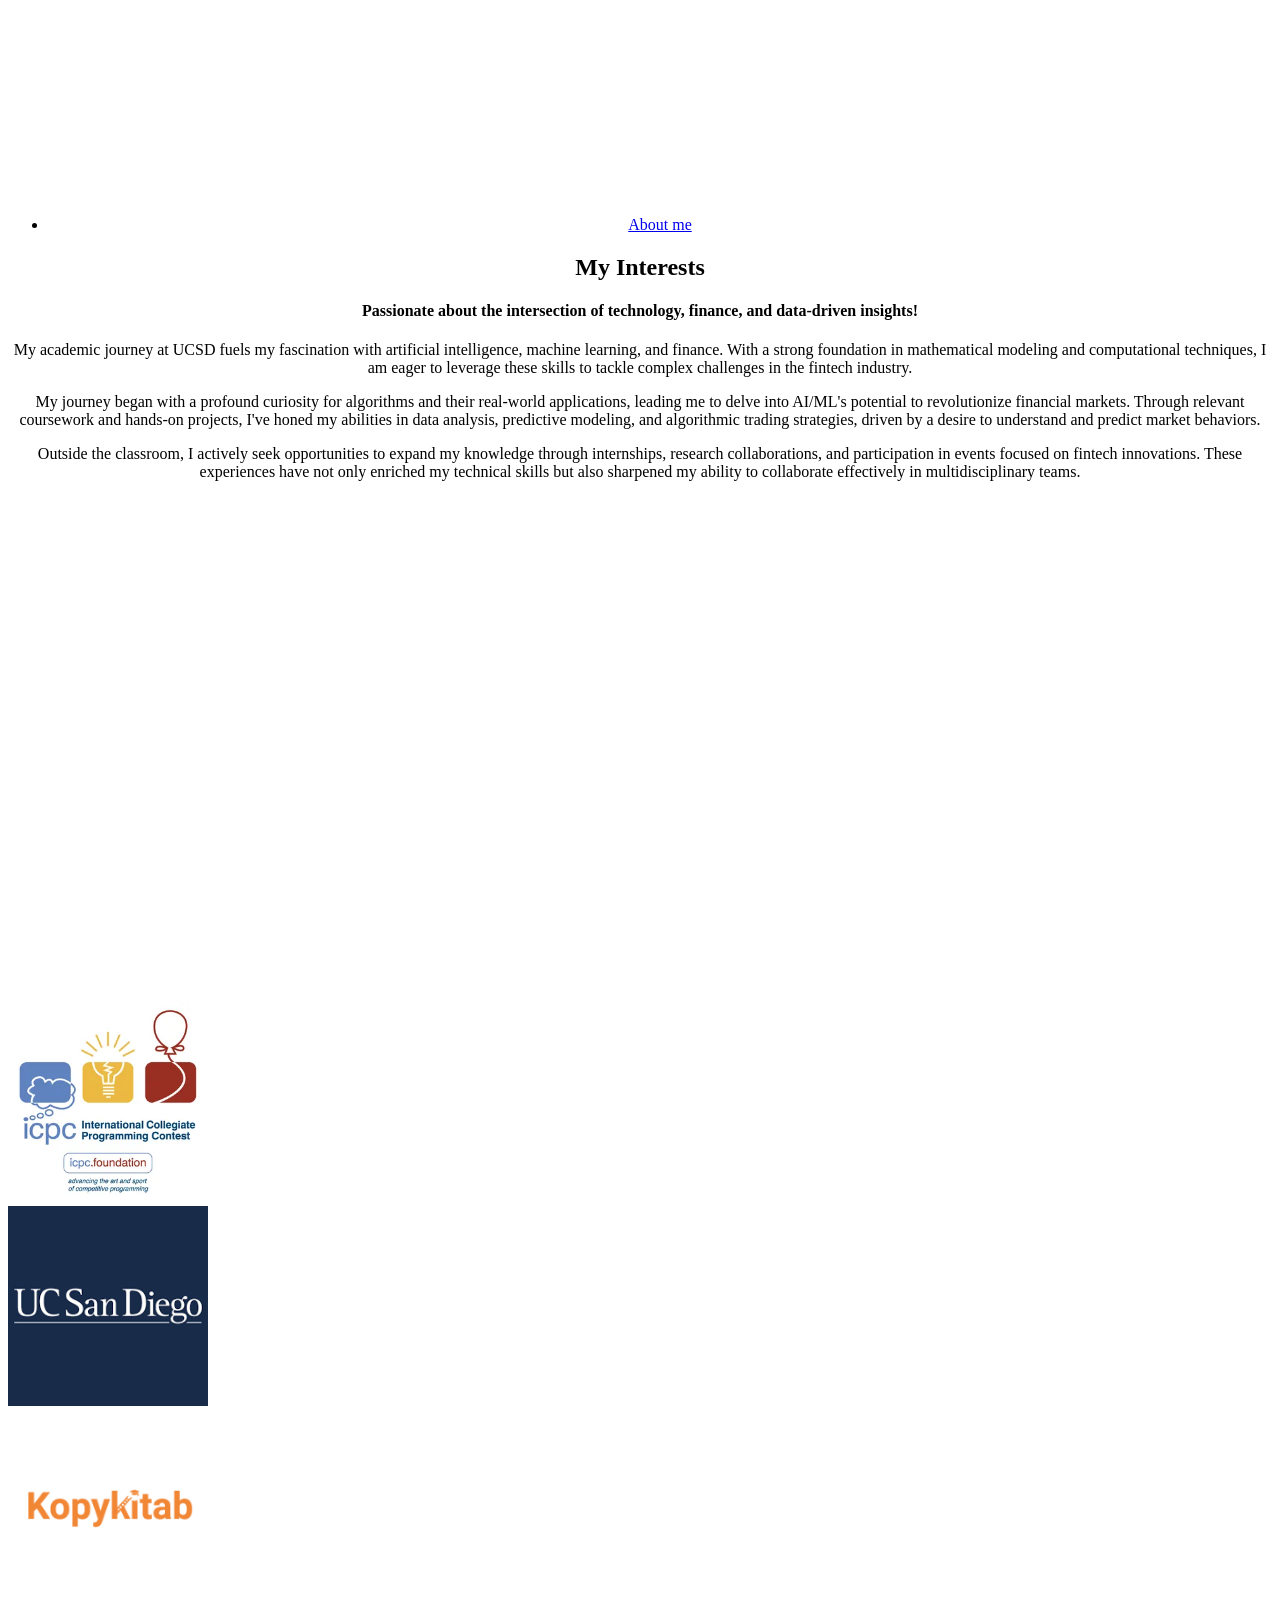
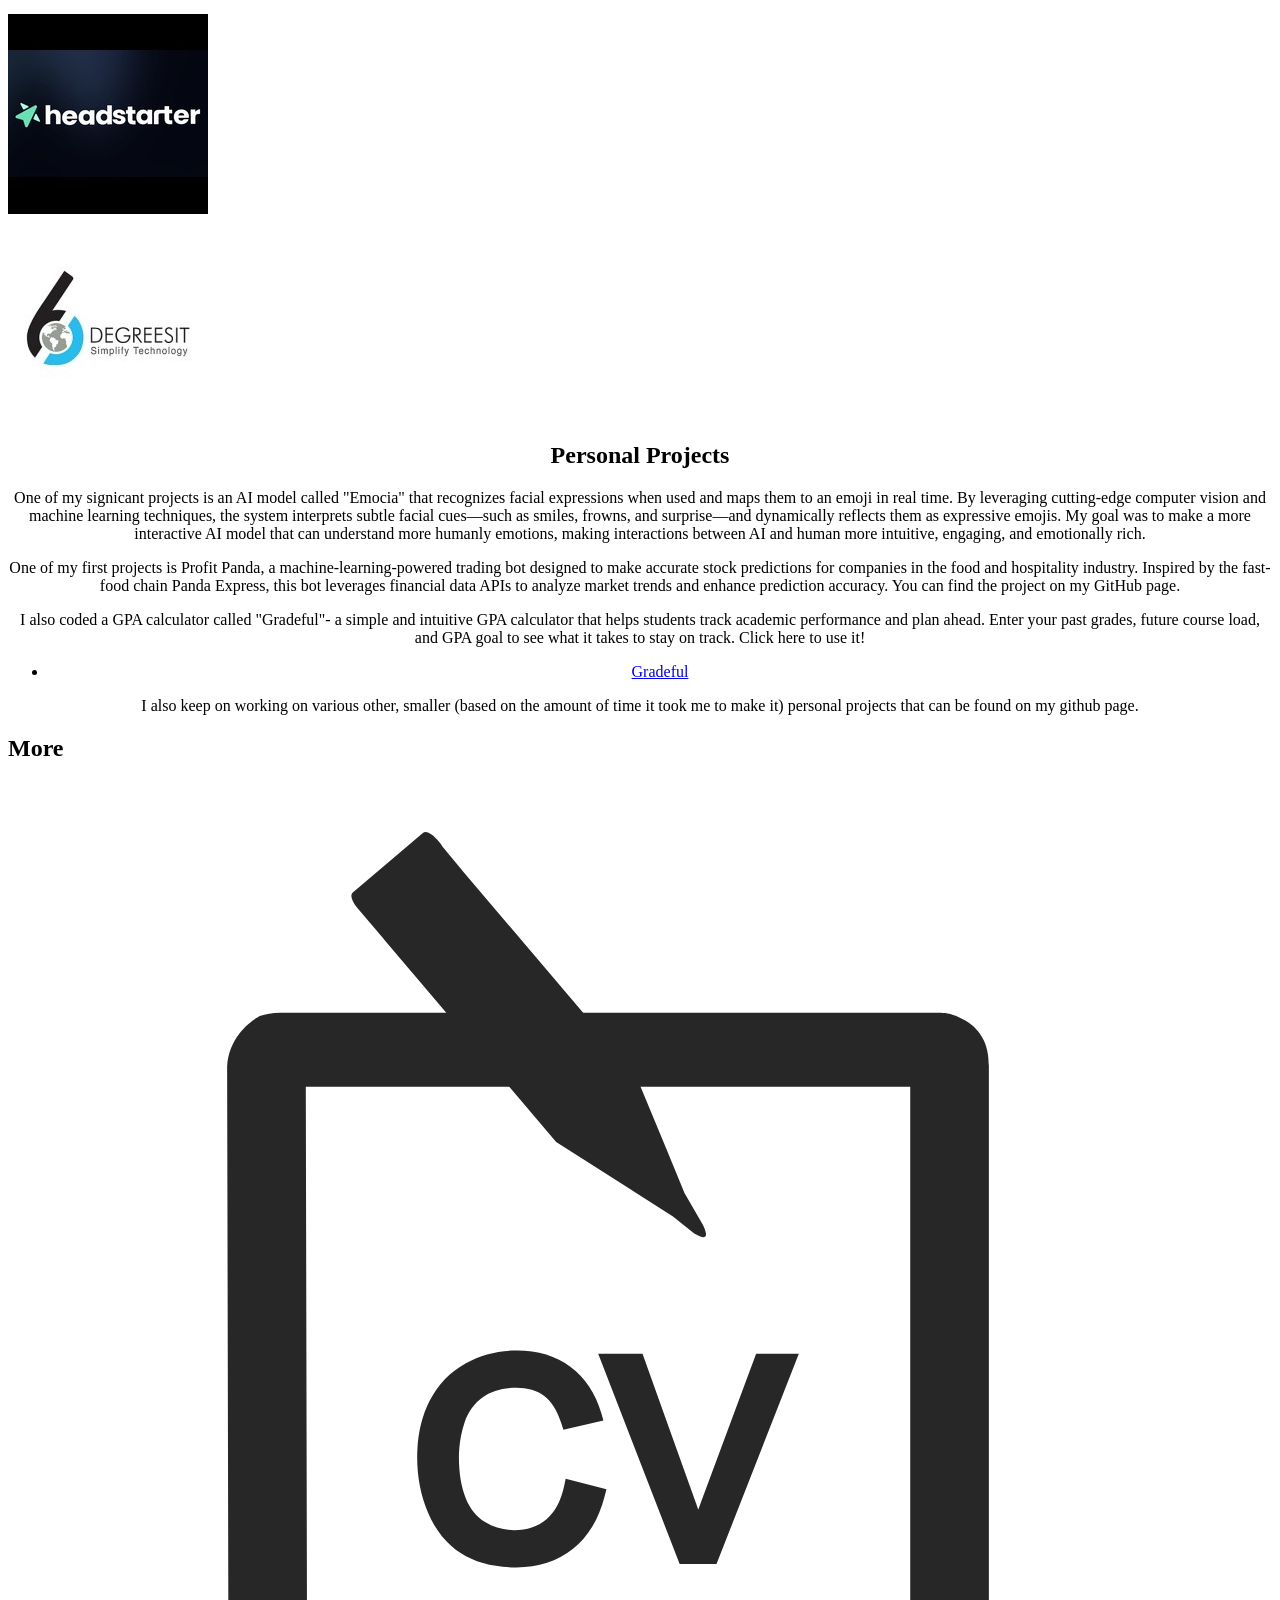
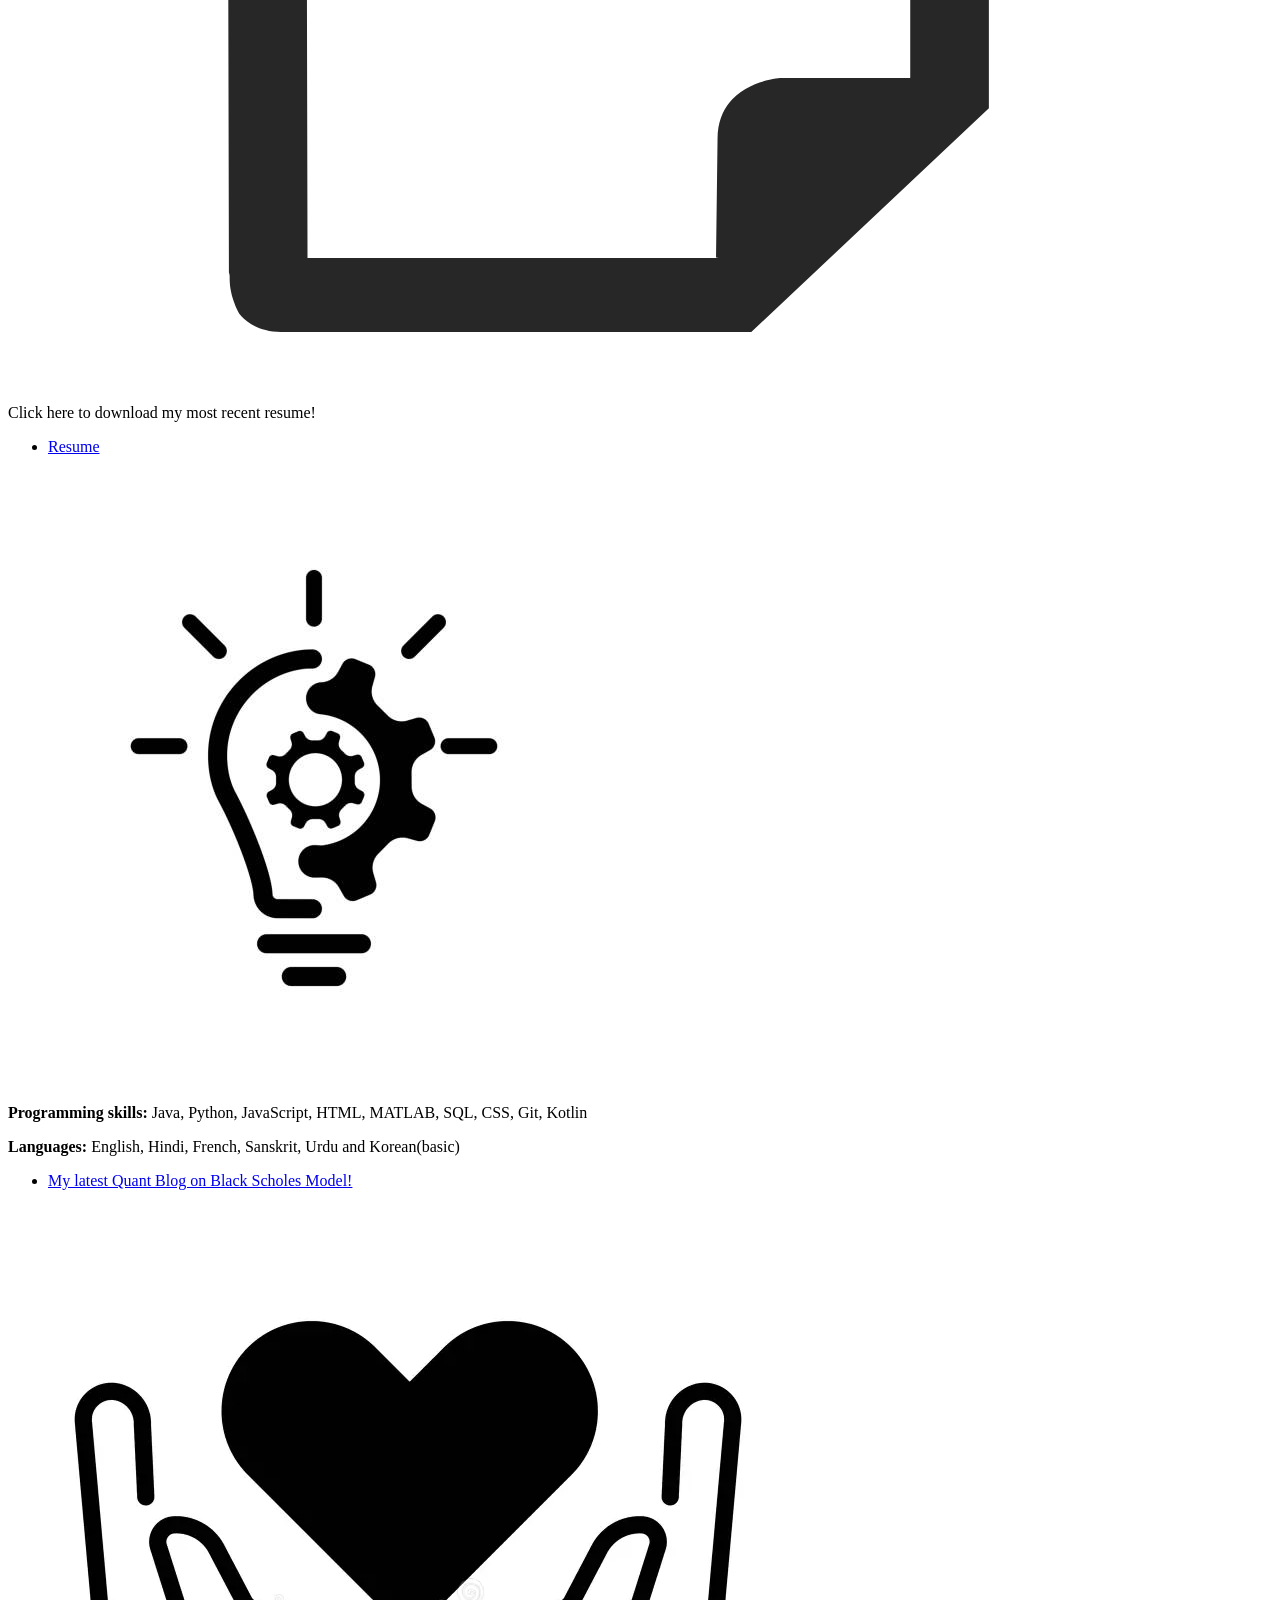
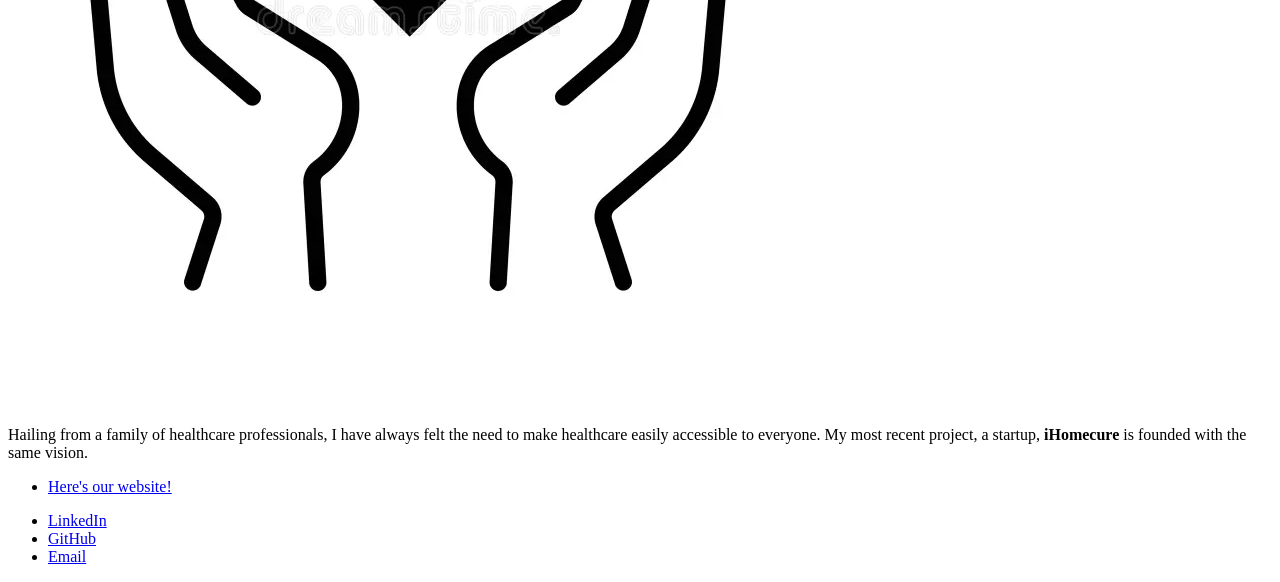
==== index.html @ 2601e7f2 "added gradeful" ====
<!DOCTYPE HTML>
<!--
-->
<html>
	<head>
		<title>Ananya Saxena</title>
		<meta charset="utf-8" />
		<meta name="viewport" content="width=device-width, initial-scale=1, user-scalable=no" />
		<link rel="stylesheet" href="assets/css/main.css" />
		<noscript><link rel="stylesheet" href="assets/css/noscript.css" /></noscript>
		<link rel="icon" type="image/x-icon" href="assets/images/ananyalogo.png" />
		<style>
			#three {
				position: relative;
				z-index: 10;
			}
		</style>
		
	</head>
	<!-- Google tag (gtag.js) -->
<script async src="https://www.googletagmanager.com/gtag/js?id=G-EZ2G3H2MS9"></script>
<script>
  window.dataLayer = window.dataLayer || [];
  function gtag(){dataLayer.push(arguments);}
  gtag('js', new Date());

  gtag('config', 'G-EZ2G3H2MS9');
</script>
	<body class="is-preload">

		<!-- Header -->
			<section id="header">
				<div class="inner" style="justify-content: center; text-align: center;">
					<h1 style="color: white;">Hi!</h1>
					<h1 style="color: white;">I am <strong>Ananya Saxena</strong><br /></h1>
					<p style="color: white;">Currently a sophomore at <strong>University of California, San Diego</strong></p>
					<p style="color: white;">Double majoring in</p>
					<p style="color: white;"><strong>Mathematics-Computer Science</strong> and <strong>Economics</strong></p>

					<ul class="actions special">
						<li><a href="#one" class="button scrolly">About me</a></li>
					</ul>
				</div>
			</section>

		<!-- One -->
			<section id="one" class="main style1">
				<div class="container">
					<div class="row gtr-150" style="justify-content: center; text-align: center;">
						<div class="col-10 col-12-medium" style="margin: 0 auto;">
							<header class="major">
								<h2 style="font-weight: bold; color: #000;">My Interests<br /></h2> <!-- Bold and darker text -->
								<h4 style="color: black;">Passionate about the intersection of technology, finance, and data-driven insights!</h4>
							</header>
							<p style="color: black;">My academic journey at UCSD fuels my fascination with artificial intelligence, machine learning, 
								and finance. With a strong foundation in mathematical modeling and computational techniques, 
								I am eager to leverage these skills to tackle complex challenges in the fintech industry.
							</p>

							<p style="color: black;">My journey began with a profound curiosity for algorithms and their real-world applications,
								leading me to delve into AI/ML's potential to revolutionize financial markets. Through relevant 
								coursework and hands-on projects, I've honed my abilities in data analysis, predictive modeling, 
								and algorithmic trading strategies, driven by a desire to understand and predict market behaviors.
							</p>

							<p style="color: black;">Outside the classroom, I actively seek opportunities to expand my knowledge through internships, 
								research collaborations, and participation in events focused on fintech innovations. These 
								experiences have not only enriched my technical skills but also sharpened my ability to collaborate
								effectively in multidisciplinary teams.
							</p>
						</div>
					</div>
				</div>
			</section>

		<!-- Two -->
			<section id="two" class="main style2">
				<div class="container">
					<div class="row gtr-150">
						<div class="col-6 col-12-medium">
							<header class="major">
								<h2 style="color: white; font-weight: bold;">A glimpse of my work experiences <br/></h2>
							</header>
							<p style="color: white;">Over the past few years, I have had the opportunity to work with some amazing teams and learn from
								industry experts. Here are some of my recent work experiences:</p>
							
							<p style="color: white;">I am happy to be a part of the team at ICPC Foundation as Algorithmic Problem Solving Intern. I collaborate on designing 
								and curating challenging algorithmic problems for programming contests held worldwide. My work involves integrating multiple concepts to craft 
								complex yet engaging problems while ensuring fairness and balance for all participants. Through this role, I contribute to maintaining the 
								high standards of ICPC competitions, fostering a competitive and inclusive environment for problem solvers across the globe.</p>

							<p style="color: white;">I am currently working as a Financial Analyst for Student Life Business Office at UC San Diego, where I
								assist student organizations with financial procedures, including processing purchase orders,
								reimbursements, and payments, ensuring compliance with university policies. I was awarded as the <strong>"Employee of the Quarter"</strong> 
								for Fall 2024, highlighting my professionalism and attention to details on the projects I get assigned.
							</p>
							
							<p style="color: white;"> I am also working as a Research Assistant for the Department of Economics, UC San Diego.
								My current research is on the topic "<i>Promotion Processes in Developing Countries</i>" and "<i>Schooling Markets in Ethiopia</i>".
								My contribution in the research is mostly for the data analytics and coming up with better algorithm to process the data. I am currently working on the famous RAIS Dataset
								for this research. I am also researching about the various team leads from World Bank and analyzing
								the promotion processes for World Bank specifically, by looking at multiple factors like education, skills, etc.
							</p>
							<p style="color: white;">During my role as a Data Science Intern for KopyKitab, I worked on analyzing student behaviors
								on their website and app and provided insights to improve the user experience. I also developed on 
								enhancing the existing recommendation system to suggest relevant study materials to students based 
								on their preferences. Overall, this internship helped me develop a better understanding of analysis
								and using it in real-life problems.</p>

							<p style="color: white;">I was a Software Engineering Fellow at Headstarter AI, where I was supposed to complete 5 AI-based
								projects and applications, along with a final project to bring 1000+ users to the platform me and my team
								would create. This fellowship also included weekly hackathons and webinars to enhance our skills and knowledge
								on the latest technologies, hosted by renowned experts.
							</p>
							<p style="color: white;">At 6 Degrees, I contributed to developing a scalable mobile application interface for Hettich India. 
								I assisted in optimizing backend code to ensure seamless performance while collaborating closely with the business management 
								team. By attending client meetings, I gained insights into user requirements and translated them into technical specifications 
								for developers. This experience reinforced my understanding of building scalable applications and the critical role of user 
								experience in product success.
							</p>
						</div>
						<div class="col-6 col-12-medium">
							<ul class="major-icons" style="list-style-type: none; padding: 0; text-align: left;">
								<li><a href="https://icpc.foundation/"><img src="images/icpc.png" alt="" width="200" height="200" style="object-fit: cover;" /></a></li>
								<li><a href="https://slbo.ucsd.edu/"><img src="images/ucsd logo.png" alt="" width="200" height="200" style="object-fit: cover;" /></a></li>
								<li><a href="https://www.kopykitab.com/"><img src="images/kopykitab.png" alt="" width="200" height="200" style="object-fit: cover;" /></a></li>
								<li><a href="https://headstarter.co/"><img src="images/headstarter.jpg" alt="" width="200" height="200" style="object-fit: cover;" /></a></li>
								<li><a href="https://www.6degreesit.com/"><img src="images/6_degrees_it_logo.jpeg" alt="" width="200" height="200" style="object-fit: cover;" /></a></li>
							</ul>
							
						</div>
					</div>
				</div>
			</section>
			<section id="one" class="main style1">
				<div class="container">
					<div class="row gtr-150" style="justify-content: center; text-align: center;">
						<div class="col-10 col-12-medium" style="margin: 0 auto;">
							<header class="major">
								<h2 style="font-weight: bold; color: #000;">Personal Projects<br /></h2> <!-- Bold and darker text -->
							</header>
	
							<p style="color: black;">One of my signicant projects is an AI model called "Emocia" that recognizes facial expressions when used and maps them to an emoji in real time.
							By leveraging cutting-edge computer vision and machine learning techniques, the system interprets subtle facial cues—such as smiles, frowns, and 
							surprise—and dynamically reflects them as expressive emojis. My goal was to make a more interactive AI model that can understand more humanly emotions, 
							making interactions between AI and human more intuitive, engaging, and emotionally rich.</p>

							<p style="color: black;"> One of my first projects is Profit Panda, a machine-learning-powered trading bot designed to make accurate stock predictions for 
								companies in the food and hospitality industry. Inspired by the fast-food chain Panda Express, this bot leverages financial data APIs to analyze market trends 
								and enhance prediction accuracy. You can find the project on my GitHub page.
							</p>
							<p style="color: black;">I also coded a GPA calculator called "Gradeful"- a simple and intuitive GPA calculator that helps students track academic performance and plan ahead.
								Enter your past grades, future course load, and GPA goal to see what it takes to stay on track. Click here to use it!
							</p>
							<ul class="actions special">
								<li><a href="https://ananyasaxena.com/gpa-analyzer/" class="button">Gradeful</a></li>
							</ul>

							<p style="color: black;"> I also keep on working on various other, smaller (based on the amount of time it took me to make it) personal projects 
								that can be found on my github page.
							</p>
						</div>
					</div>
				</div>
			</section>
		<!-- Three -->
			<section id="three" class="main style1 special">
				<div class="container">
					<header class="major">
						<h2 style="font-weight: bold; color: #000;">More</h2>
					</header>
					<div class="row gtr-150">
						<div class="col-4 col-12-medium">
							<span class="image fit"><img src="images/resume icon.svg" alt="" /></span>
							<h3></h3>
							<p style="color: black;">Click here to download my most recent resume!</p>
							<ul class="actions special">
								<li><a href="images/Resume 30 Jan 2025.pdf" class="button">Resume</a></li>
							</ul>
						</div>
						<div class="col-4 col-12-medium">
							<span class="image fit"><img src="images/skillsicon.jpg" alt="" /></span>
							<p style="color: black;"><strong>Programming skills: </strong>Java, Python, JavaScript, HTML, MATLAB, SQL, CSS, Git, Kotlin
							</p>
							<p style="color: black;"><strong>Languages: </strong>English, Hindi, French, Sanskrit, Urdu and Korean(basic)</p>
							<ul class="actions special">
							<li><a href="https://tquantt.com/Blog" class="button scrolly">My latest Quant Blog on Black Scholes Model!</a></li>
							</ul>
						</div>
						<div class="col-4 col-12-medium">
							<span class="image fit"><img src="images/health.png" alt="" /></span>
							<p style="color: black;">Hailing from a family of healthcare professionals, I have always felt the need to make 
								healthcare easily accessible to everyone. My most recent project, a startup, <strong>iHomecure </strong> is 
								founded with the same vision.
							<ul class="actions special">
								<li><a href="https://ihomecure.com/" class="button scrolly">Here's our website!</a></li>
							</ul>
						</div>
					</div>
				</div>
			</section>

			
		
		<!-- Footer -->
			<section id="footer">
				<ul class="icons">
					<li><a href="https://www.linkedin.com/in/a3saxena/" class="icon brands alt fa-linkedin"><span class="label">LinkedIn</span></a></li>
					<li><a href="https://github.com/anuyaya27" class="icon brands alt fa-github"><span class="label">GitHub</span></a></li>
					<li><a href="mailto: 27ananyasaxena@gmail.com" class="icon solid alt fa-envelope"><span class="label">Email</span></a></li>
				</ul>
			</section>

		<!-- Scripts -->
			<script src="assets/js/jquery.min.js"></script>
			<script src="assets/js/jquery.scrolly.min.js"></script>
			<script src="assets/js/browser.min.js"></script>
			<script src="assets/js/breakpoints.min.js"></script>
			<script src="assets/js/util.js"></script>
			<script src="assets/js/main.js"></script>

	</body>
</html>
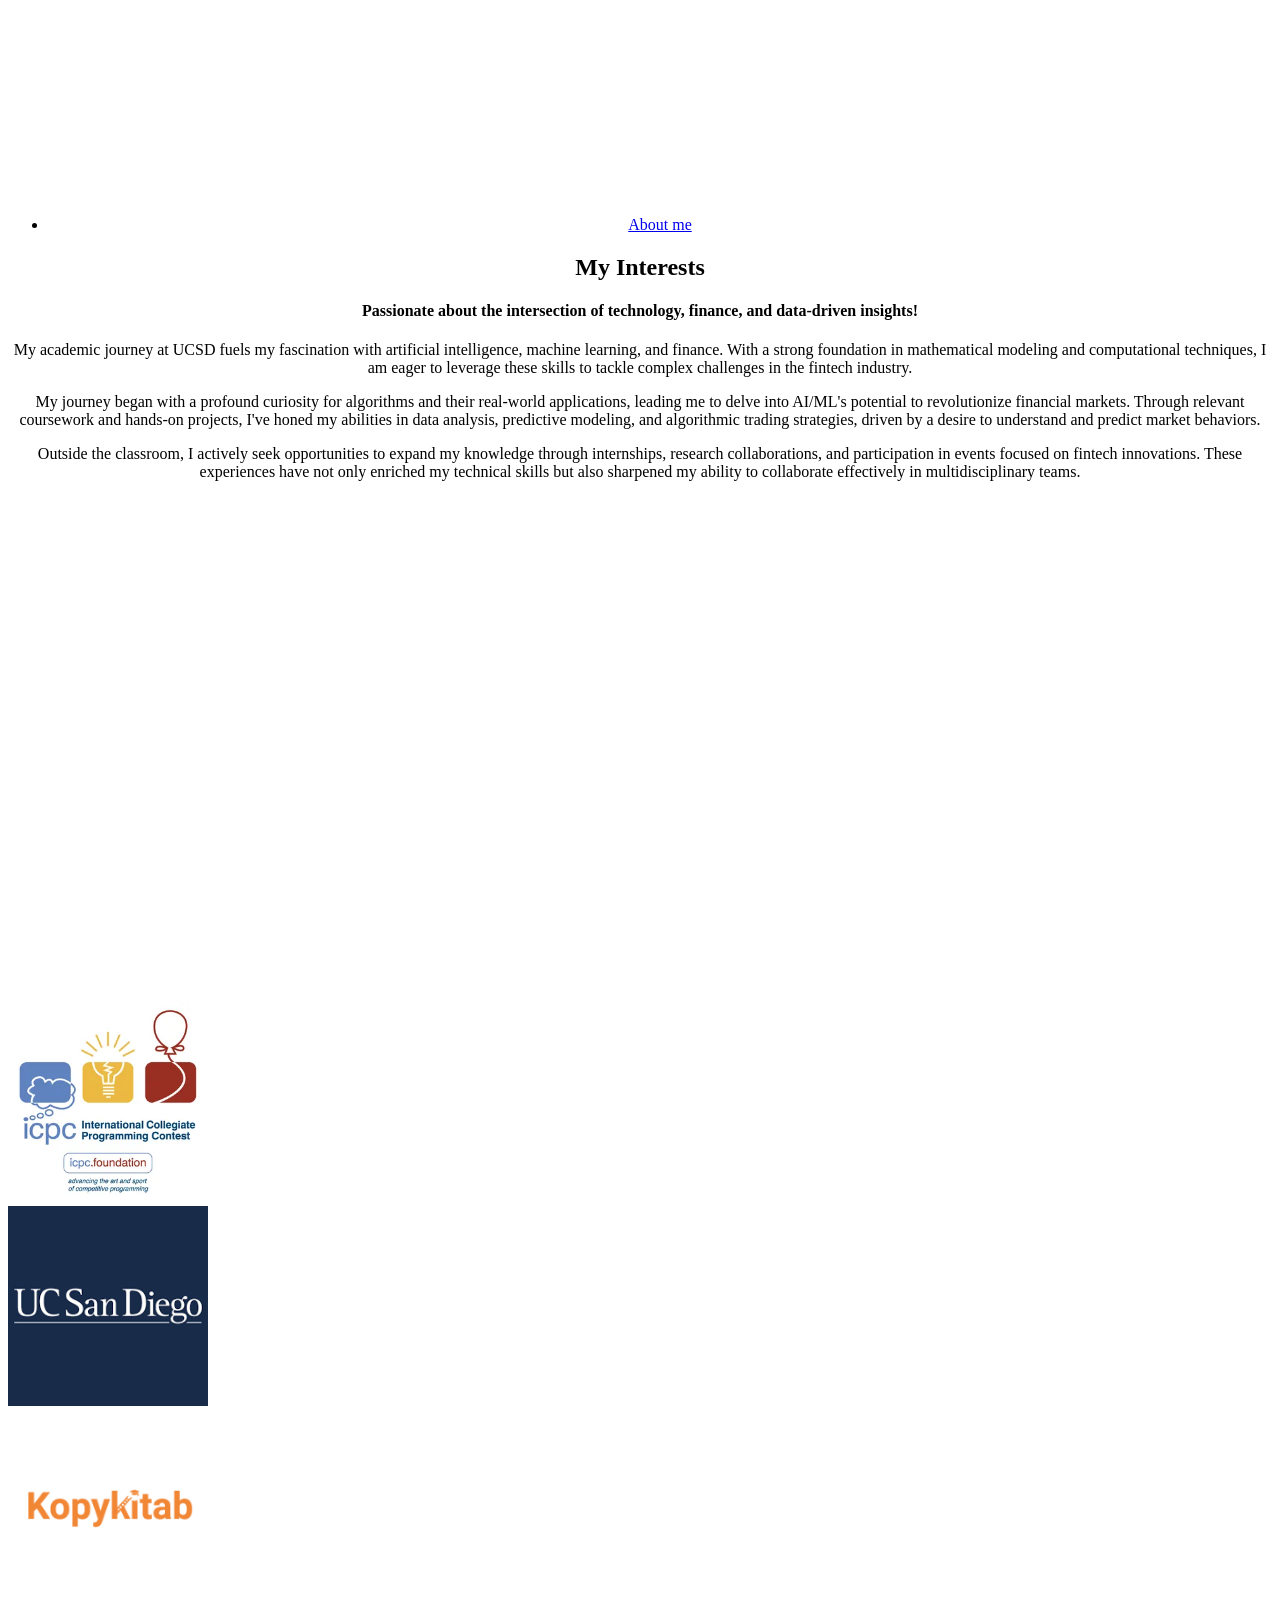
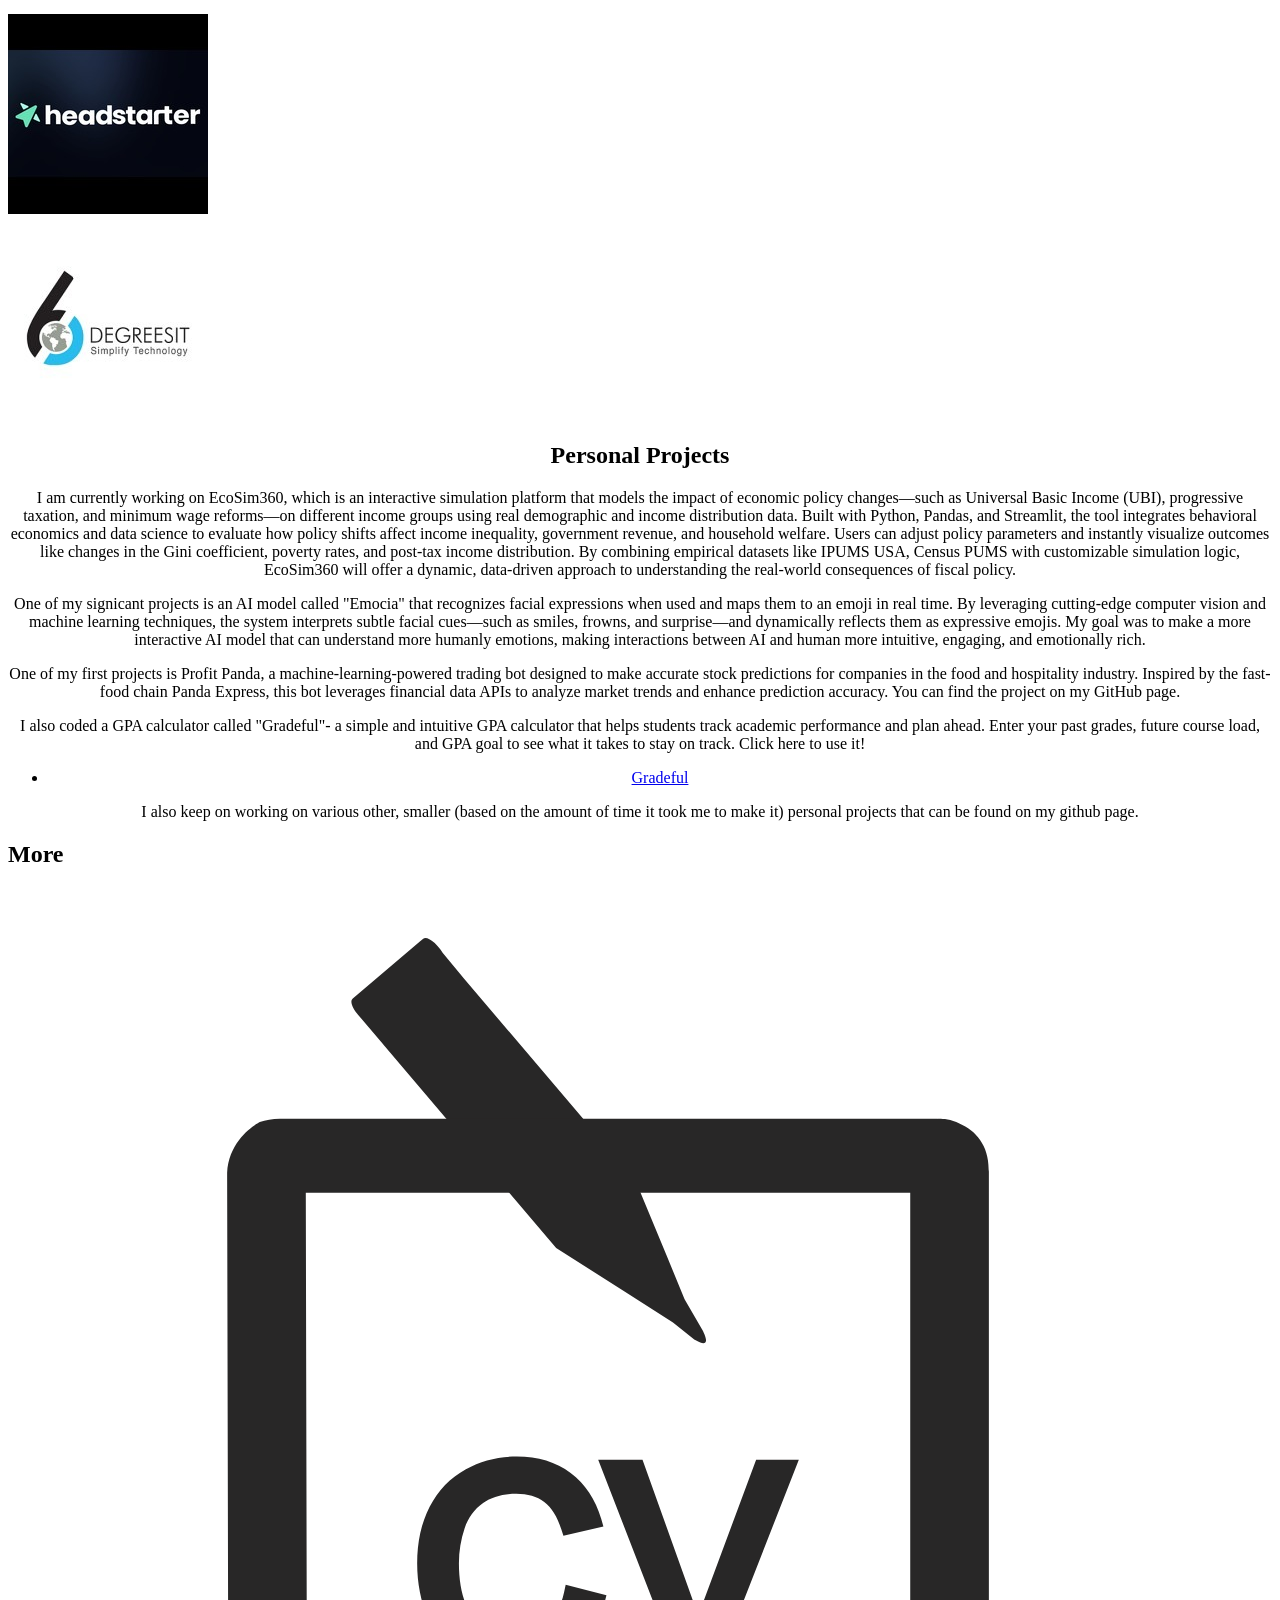
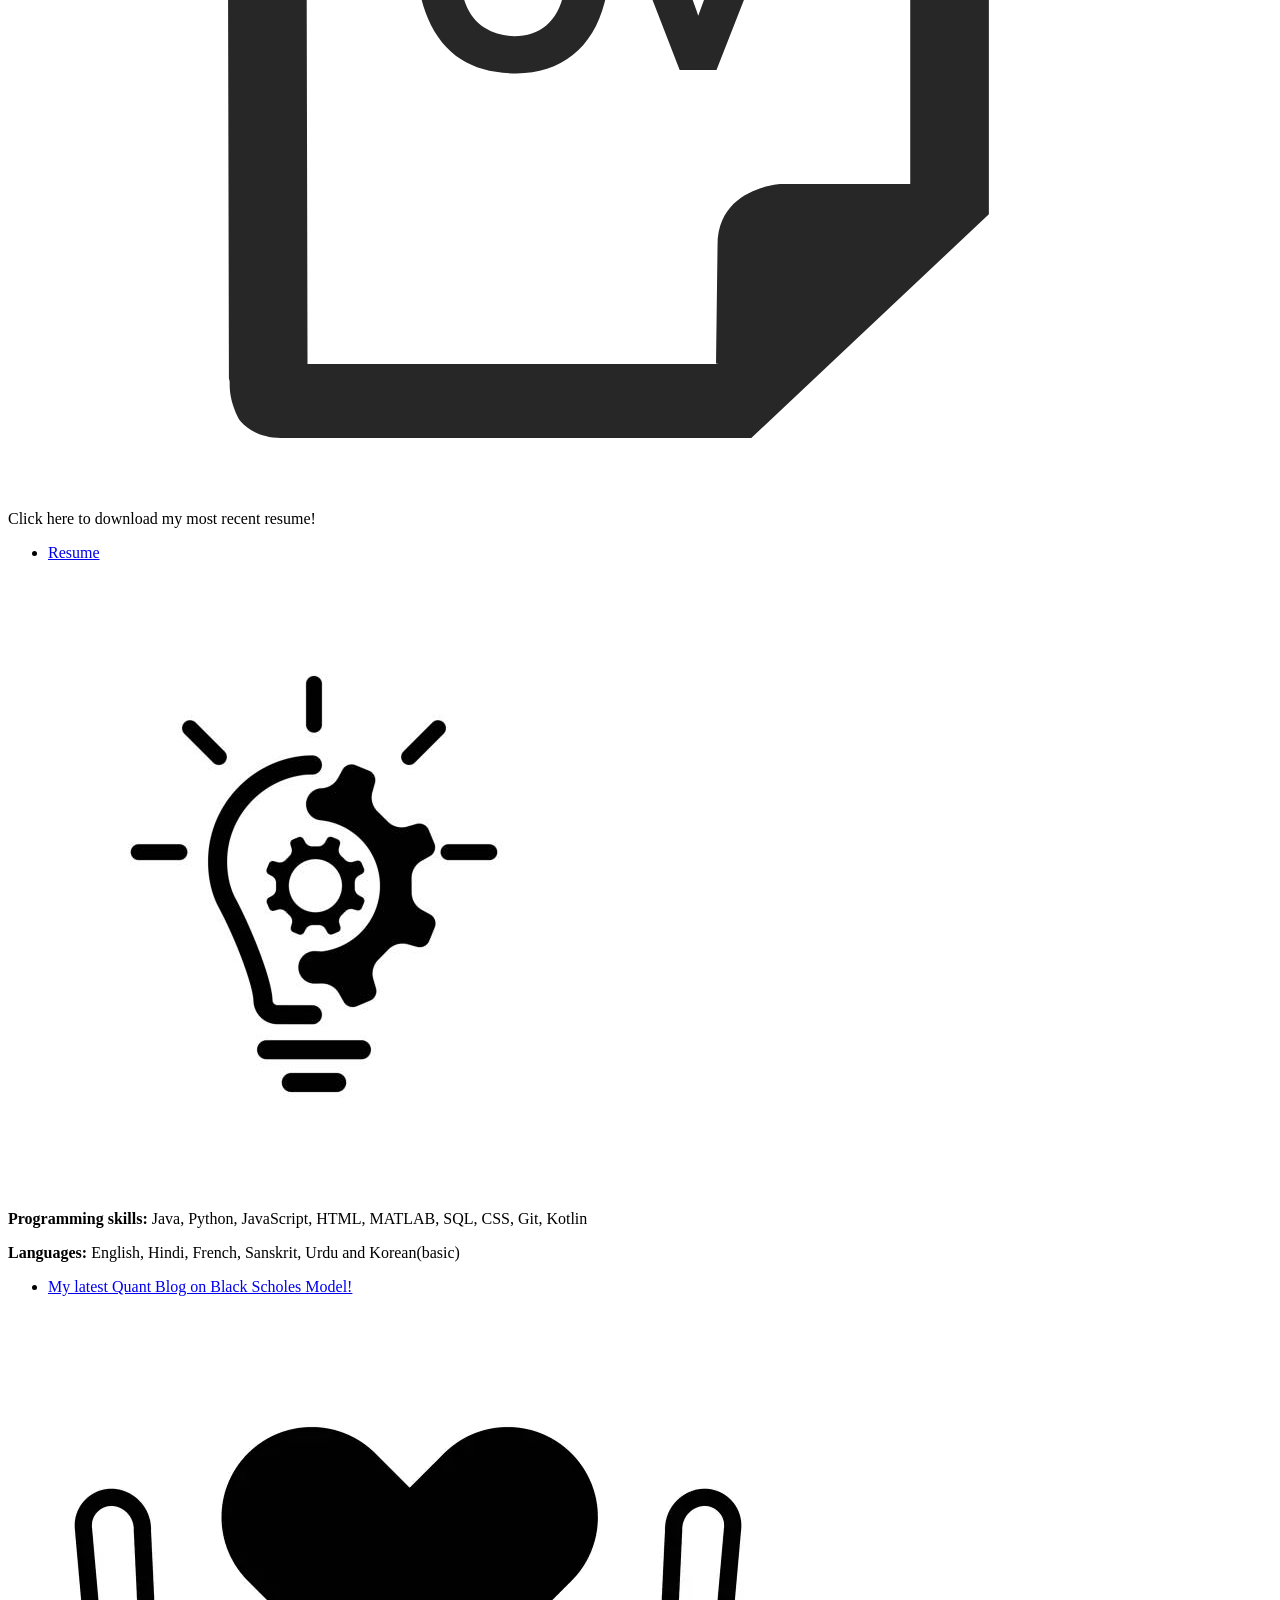
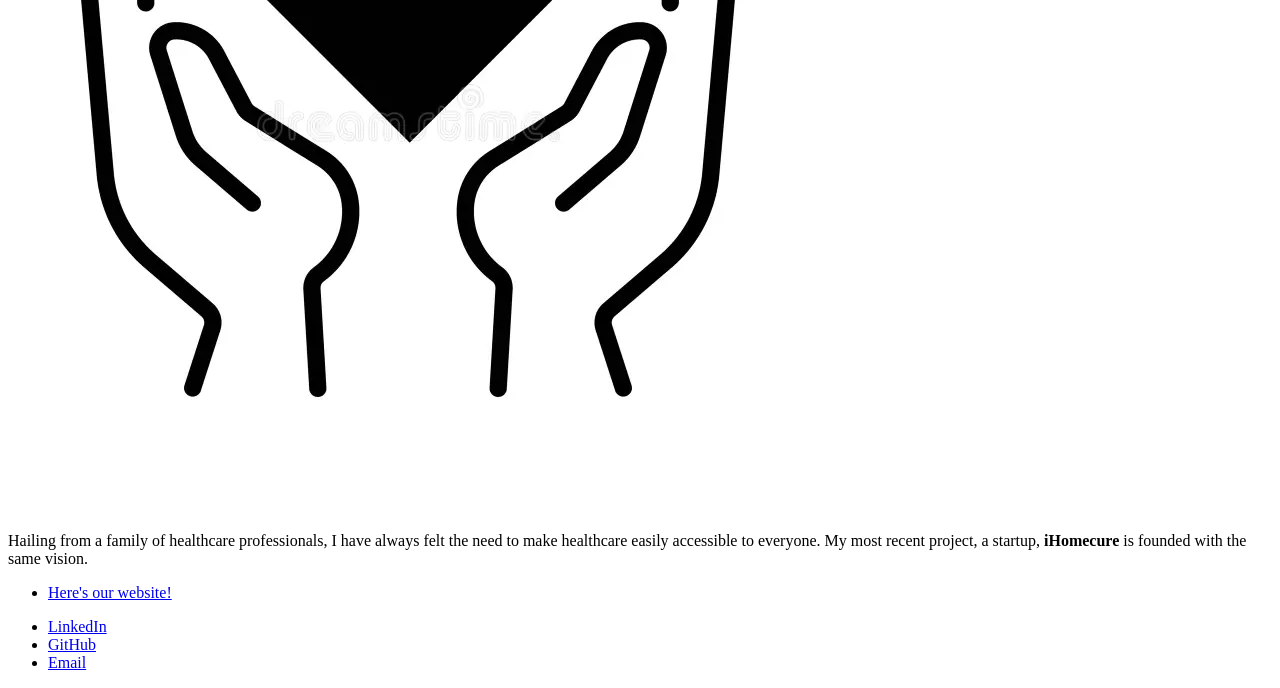
==== commit 420e2d13: "adding ecosim360" ====
--- a/index.html
+++ b/index.html
@@ -139,7 +139,11 @@
 							<header class="major">
 								<h2 style="font-weight: bold; color: #000;">Personal Projects<br /></h2> <!-- Bold and darker text -->
 							</header>
-	
+							<p style="color: black;">I am currently working on EcoSim360, which is an interactive simulation platform that models the impact of economic policy changes—such as Universal Basic Income (UBI), progressive 
+								taxation, and minimum wage reforms—on different income groups using real demographic and income distribution data.
+								Built with Python, Pandas, and Streamlit, the tool integrates behavioral economics and data science to evaluate how policy shifts affect income inequality, government revenue, and household welfare. 
+								Users can adjust policy parameters and instantly visualize outcomes like changes in the Gini coefficient, poverty rates, and post-tax income distribution.
+								By combining empirical datasets like IPUMS USA, Census PUMS with customizable simulation logic, EcoSim360 will offer a dynamic, data-driven approach to understanding the real-world consequences of fiscal policy.</p>
 							<p style="color: black;">One of my signicant projects is an AI model called "Emocia" that recognizes facial expressions when used and maps them to an emoji in real time.
 							By leveraging cutting-edge computer vision and machine learning techniques, the system interprets subtle facial cues—such as smiles, frowns, and 
 							surprise—and dynamically reflects them as expressive emojis. My goal was to make a more interactive AI model that can understand more humanly emotions, 
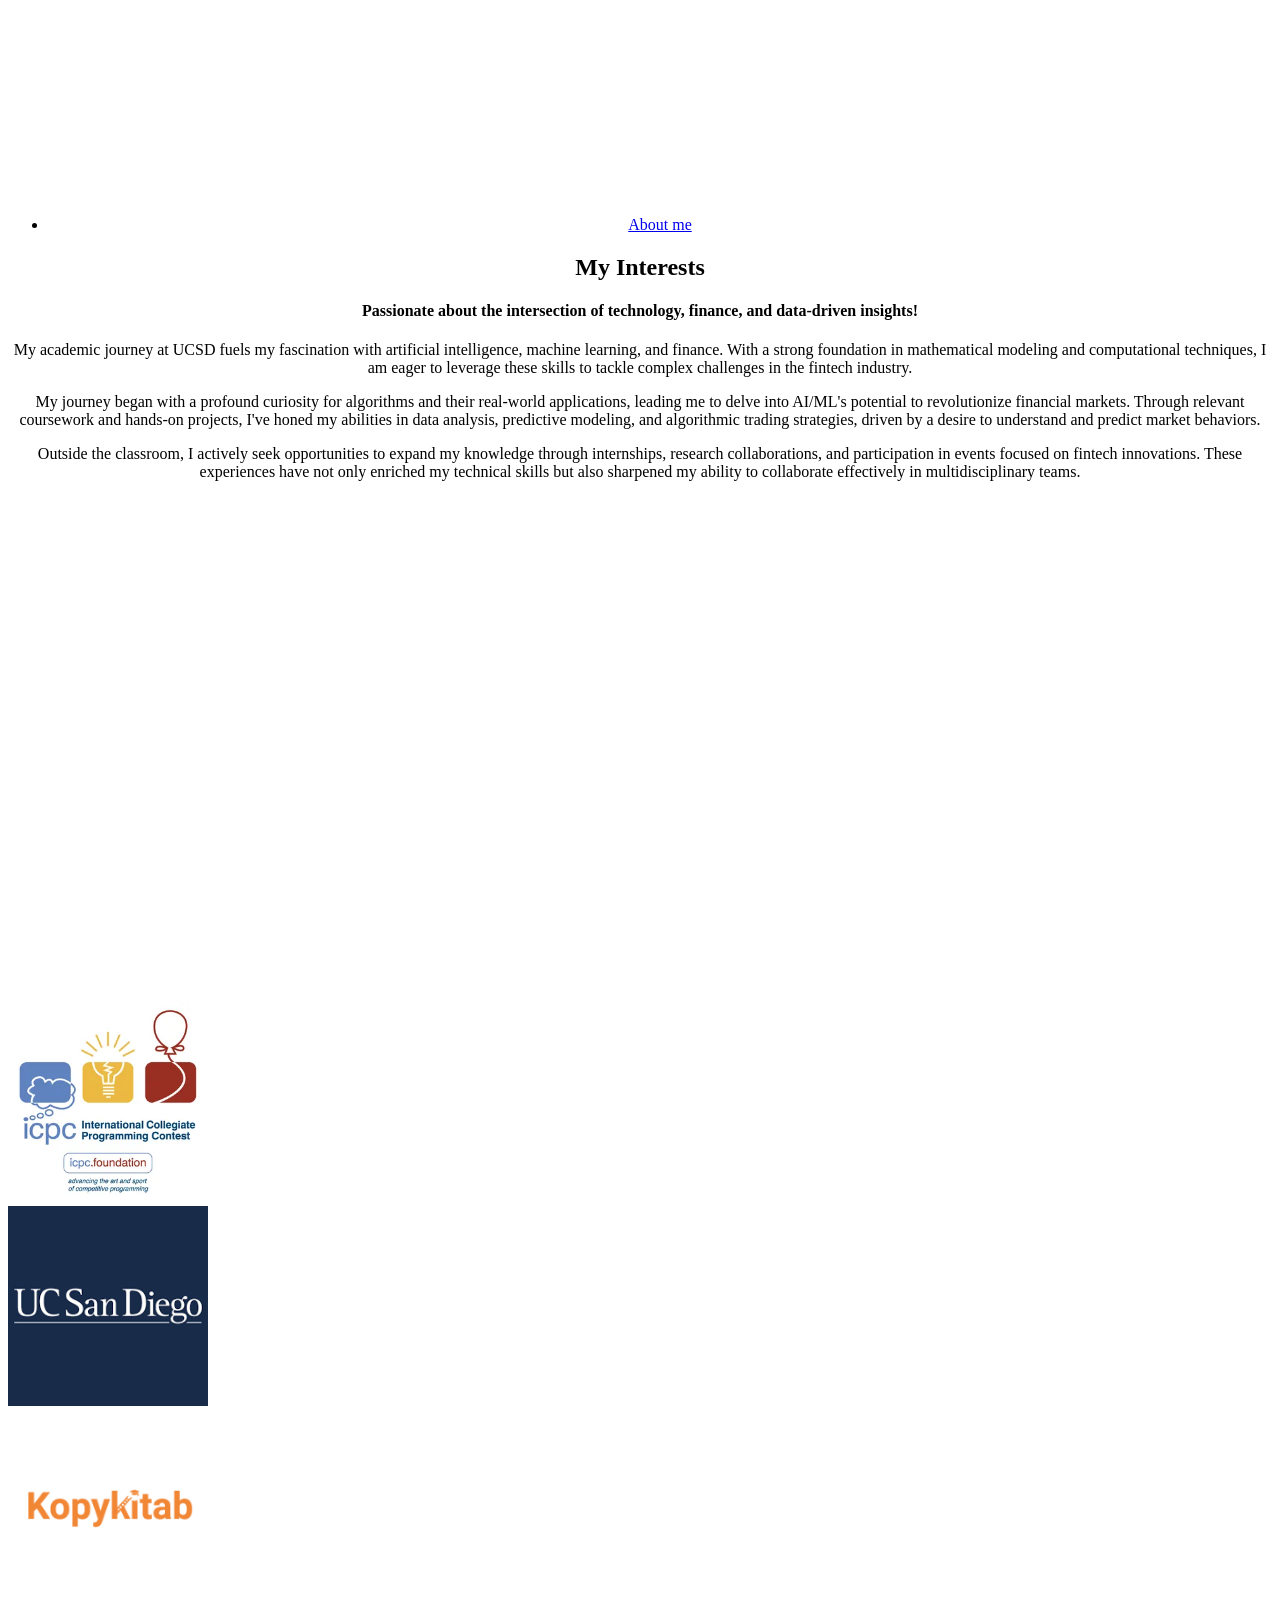
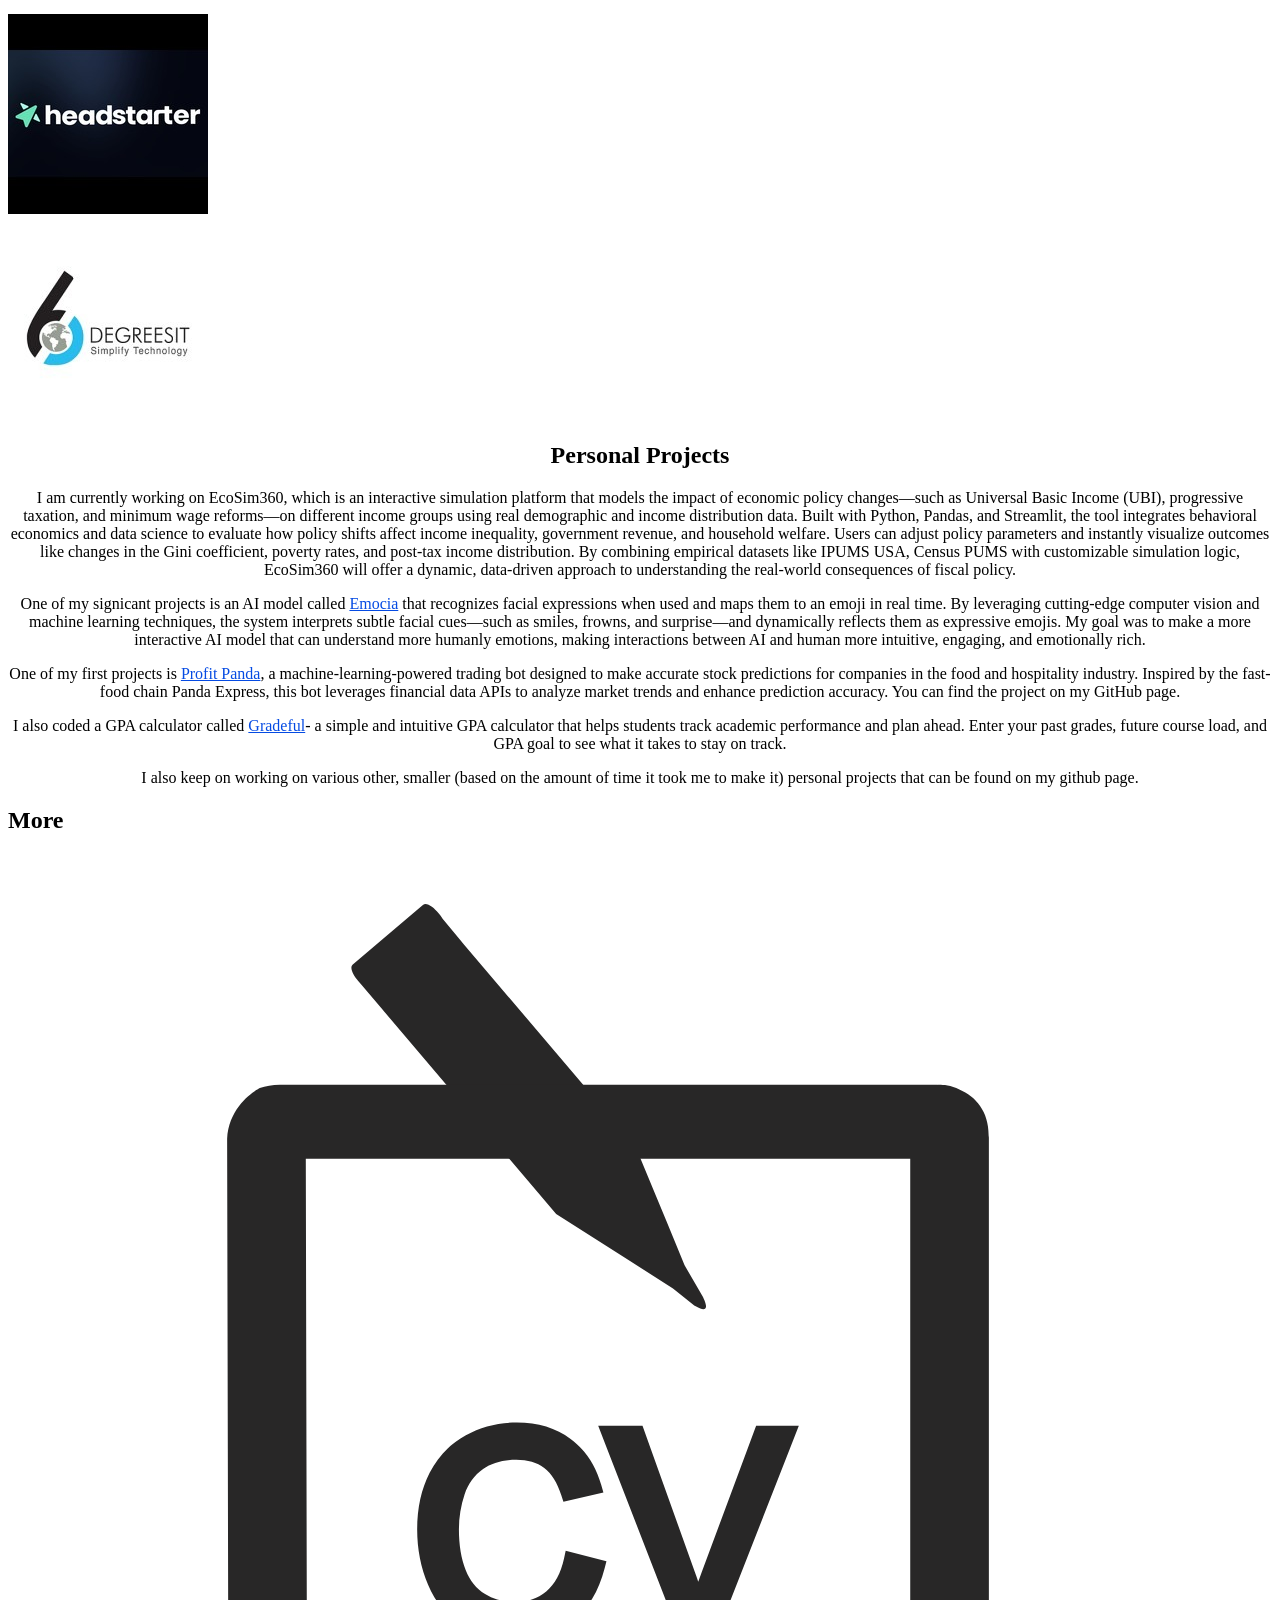
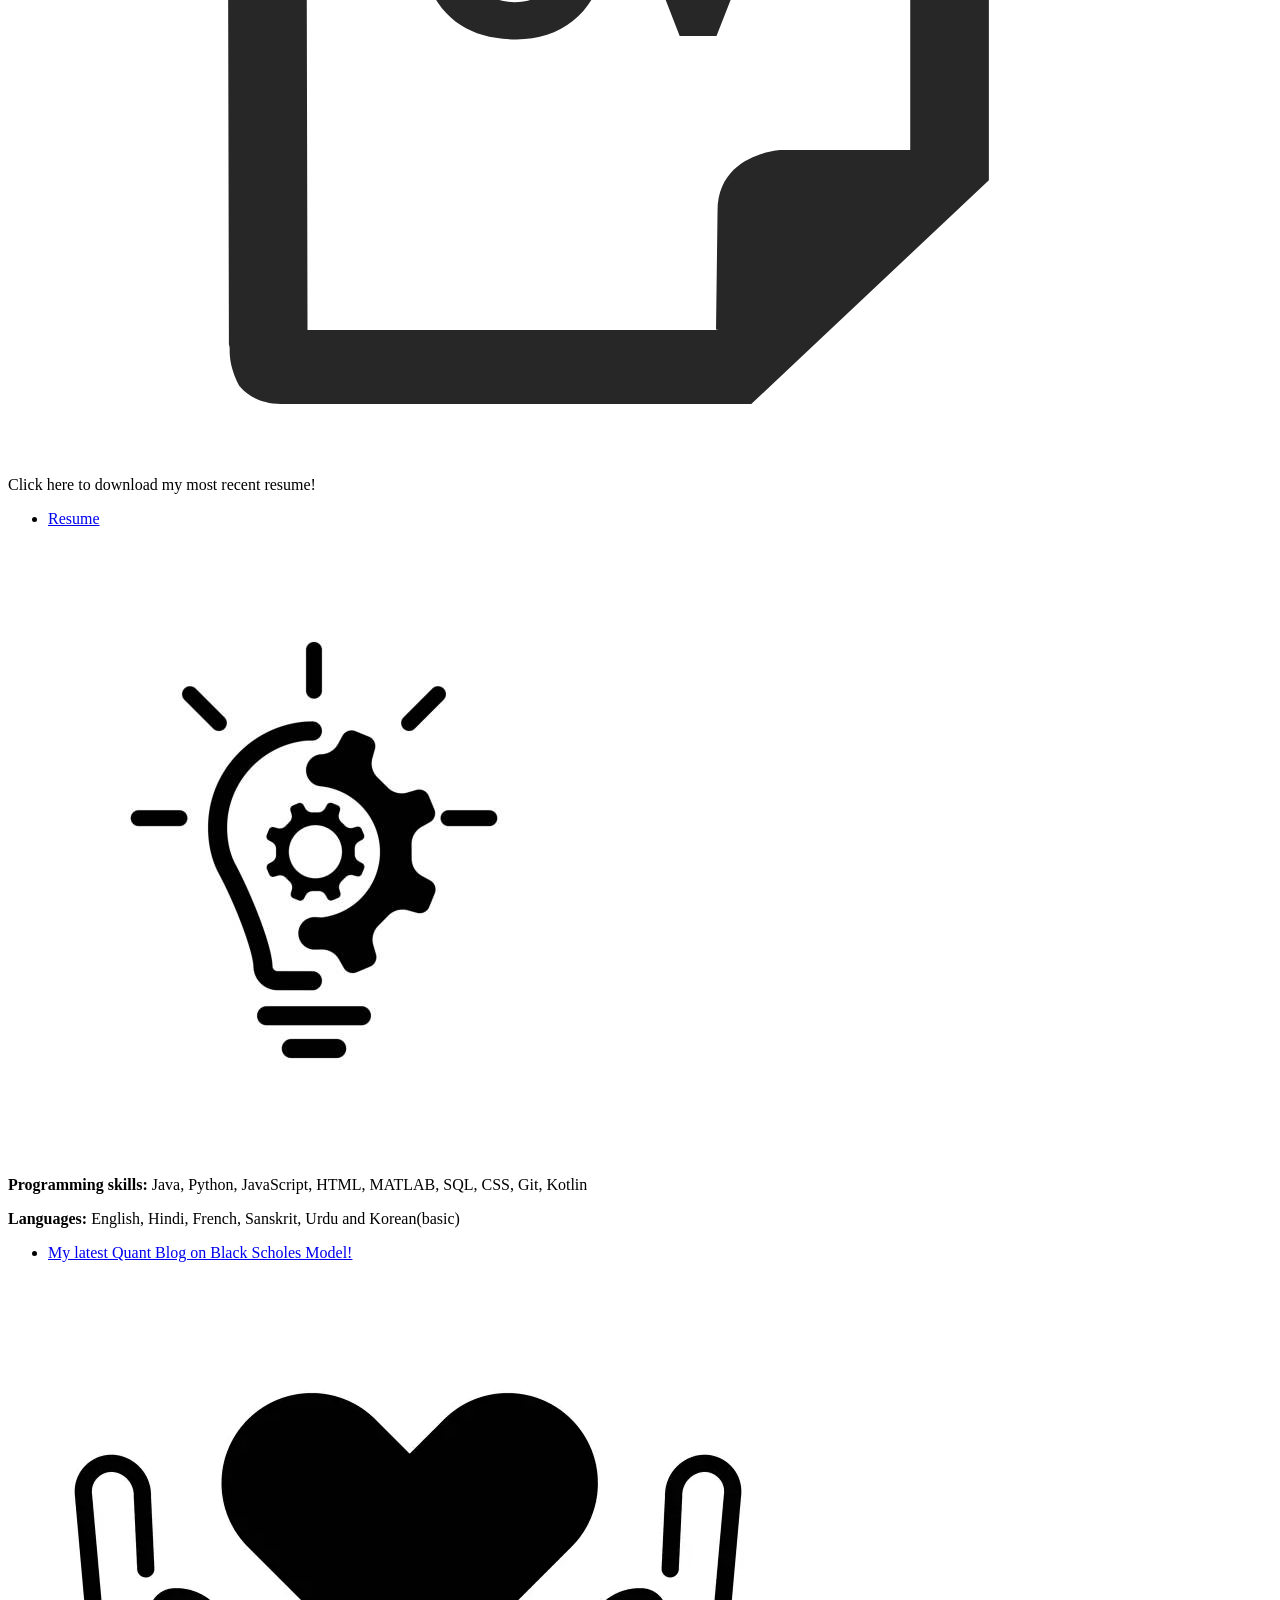
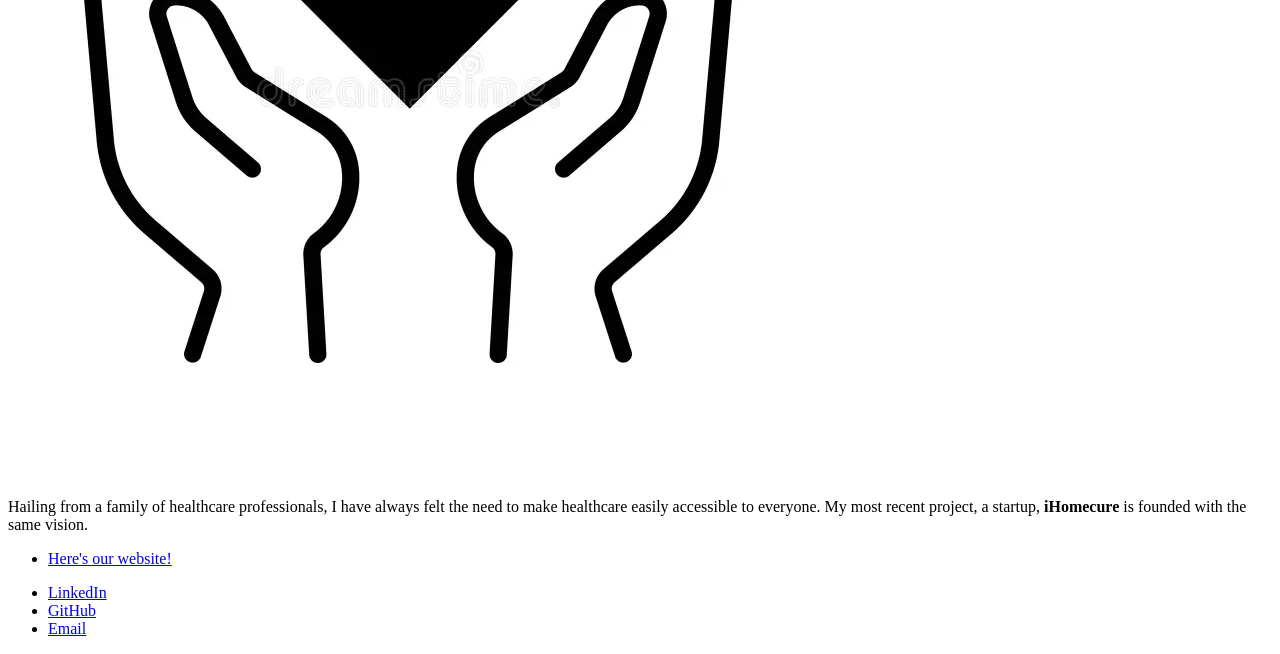
==== commit 6eba44ab: "changes" ====
--- a/index.html
+++ b/index.html
@@ -144,21 +144,19 @@
 								Built with Python, Pandas, and Streamlit, the tool integrates behavioral economics and data science to evaluate how policy shifts affect income inequality, government revenue, and household welfare. 
 								Users can adjust policy parameters and instantly visualize outcomes like changes in the Gini coefficient, poverty rates, and post-tax income distribution.
 								By combining empirical datasets like IPUMS USA, Census PUMS with customizable simulation logic, EcoSim360 will offer a dynamic, data-driven approach to understanding the real-world consequences of fiscal policy.</p>
-							<p style="color: black;">One of my signicant projects is an AI model called "Emocia" that recognizes facial expressions when used and maps them to an emoji in real time.
+							
+							<p style="color: black;">One of my signicant projects is an AI model called <a style="color: rgb(5, 75, 227)"href="https://github.com/anuyaya27/Emocia">Emocia</a> that recognizes facial expressions when used and maps them to an emoji in real time.
 							By leveraging cutting-edge computer vision and machine learning techniques, the system interprets subtle facial cues—such as smiles, frowns, and 
 							surprise—and dynamically reflects them as expressive emojis. My goal was to make a more interactive AI model that can understand more humanly emotions, 
 							making interactions between AI and human more intuitive, engaging, and emotionally rich.</p>
 
-							<p style="color: black;"> One of my first projects is Profit Panda, a machine-learning-powered trading bot designed to make accurate stock predictions for 
+							<p style="color: black;"> One of my first projects is <a style="color: rgb(5, 75, 227)" href="https://github.com/anuyaya27/Profit-Panda">Profit Panda</a>, a machine-learning-powered trading bot designed to make accurate stock predictions for 
 								companies in the food and hospitality industry. Inspired by the fast-food chain Panda Express, this bot leverages financial data APIs to analyze market trends 
 								and enhance prediction accuracy. You can find the project on my GitHub page.
 							</p>
-							<p style="color: black;">I also coded a GPA calculator called "Gradeful"- a simple and intuitive GPA calculator that helps students track academic performance and plan ahead.
-								Enter your past grades, future course load, and GPA goal to see what it takes to stay on track. Click here to use it!
-							</p>
-							<ul class="actions special">
-								<li><a href="https://ananyasaxena.com/gpa-analyzer/" class="button">Gradeful</a></li>
-							</ul>
+							<p style="color: black;">I also coded a GPA calculator called <a style="color: rgb(5, 75, 227)" href="https://ananyasaxena.com/gpa-analyzer/">Gradeful</a>- a simple and intuitive GPA calculator that helps students track academic performance and plan ahead.
+								Enter your past grades, future course load, and GPA goal to see what it takes to stay on track.
+							</p>
 
 							<p style="color: black;"> I also keep on working on various other, smaller (based on the amount of time it took me to make it) personal projects 
 								that can be found on my github page.
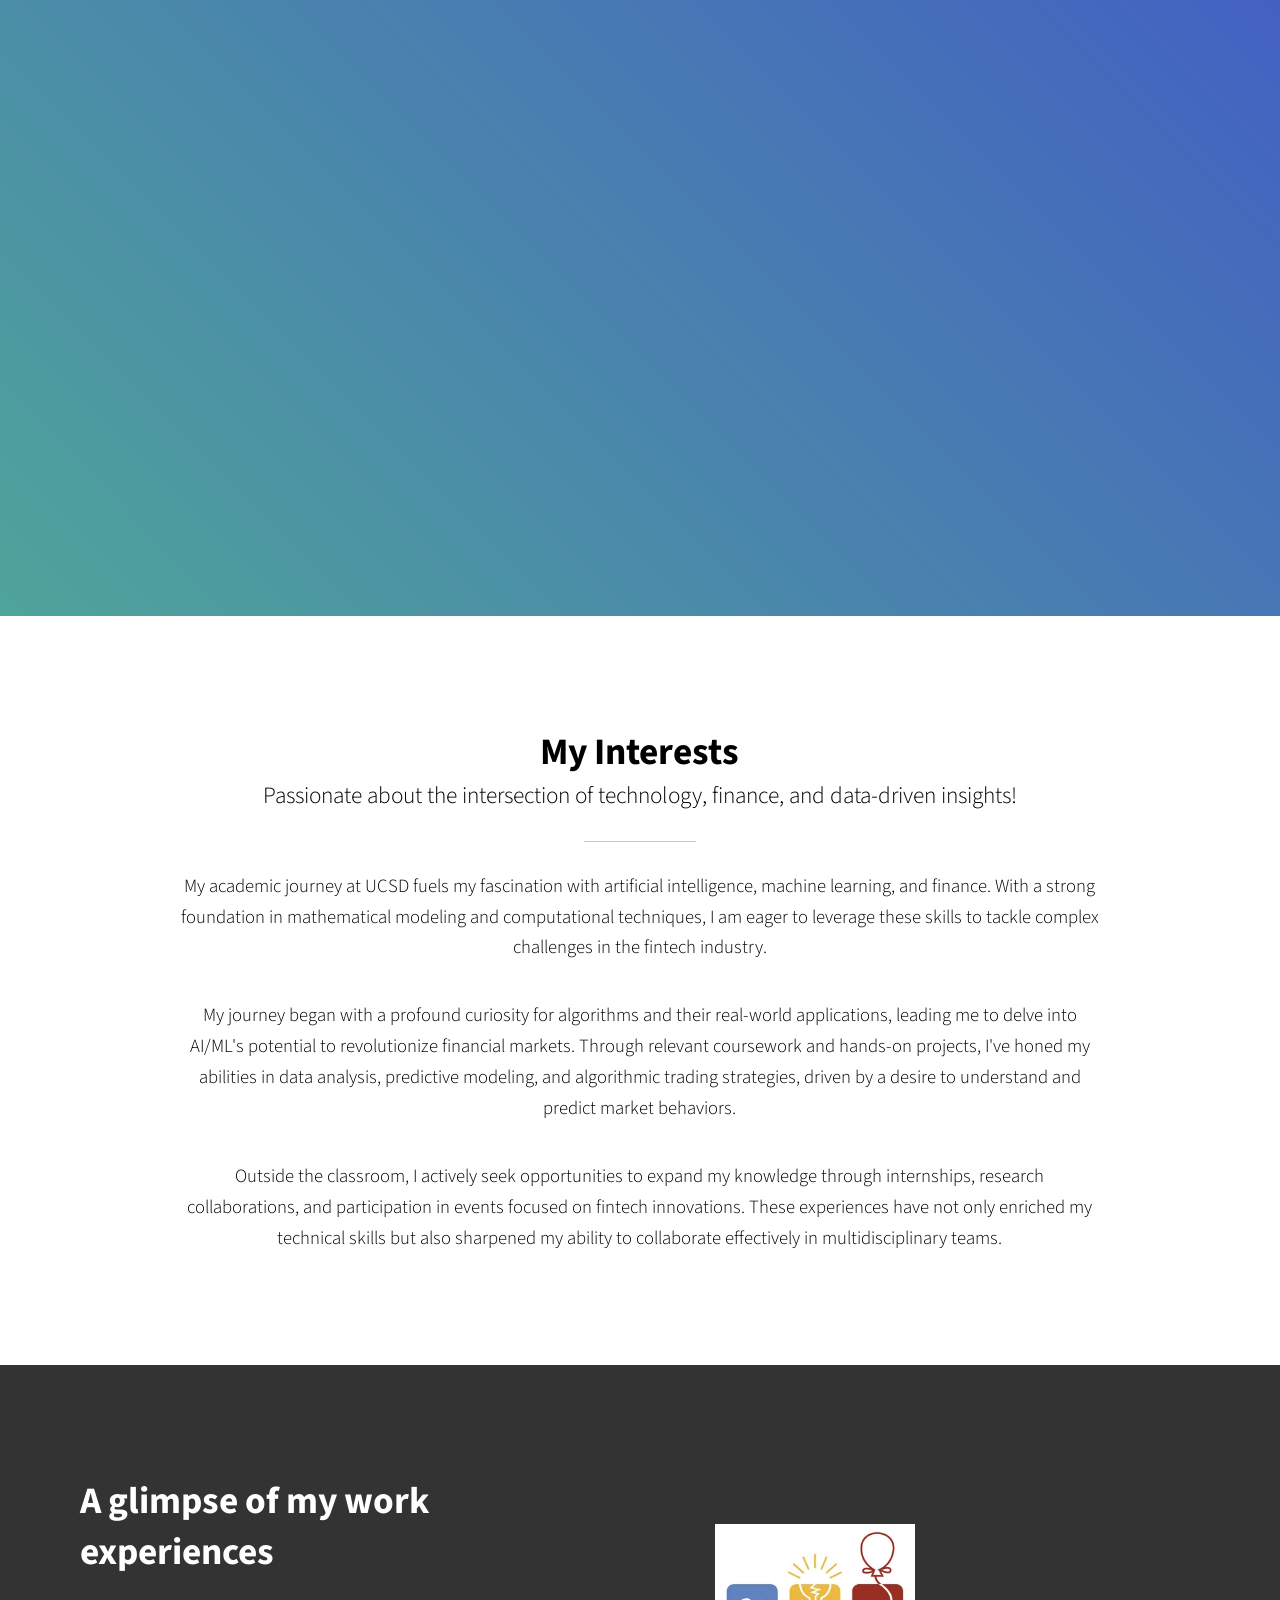
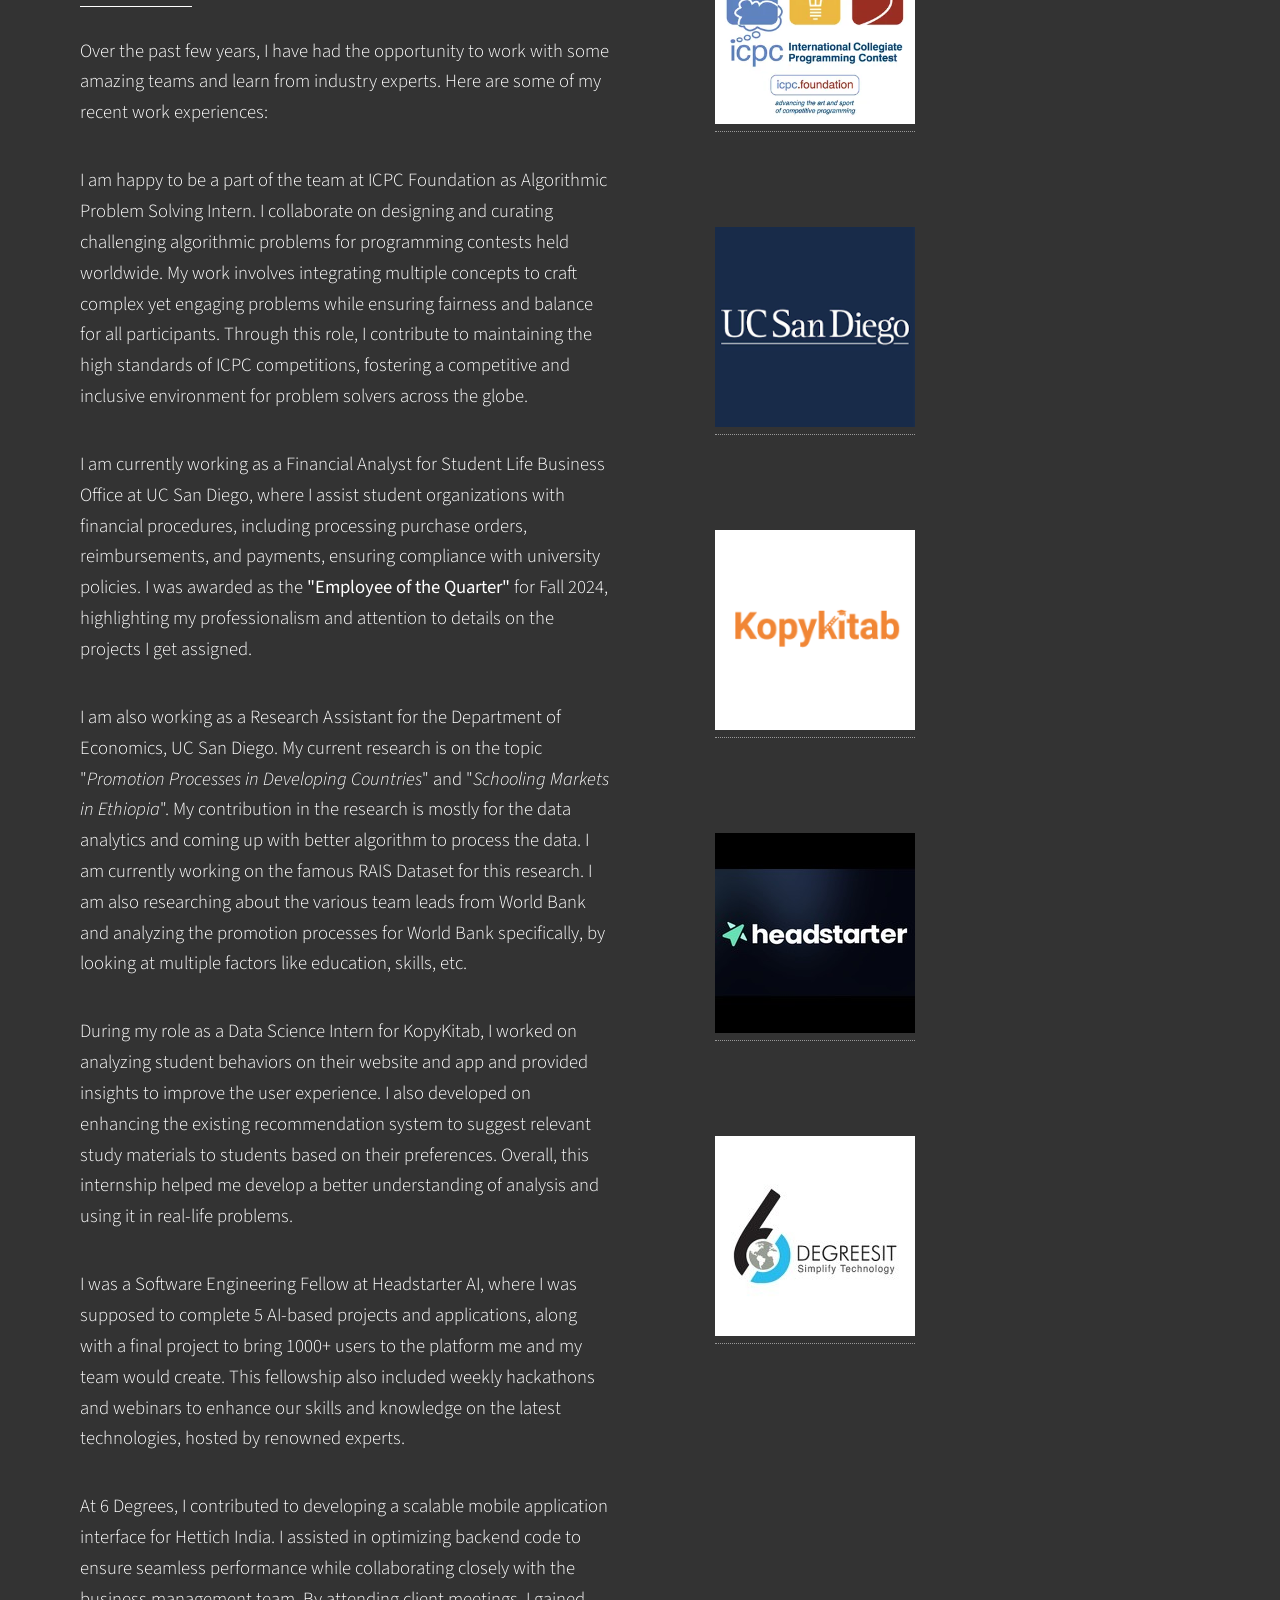
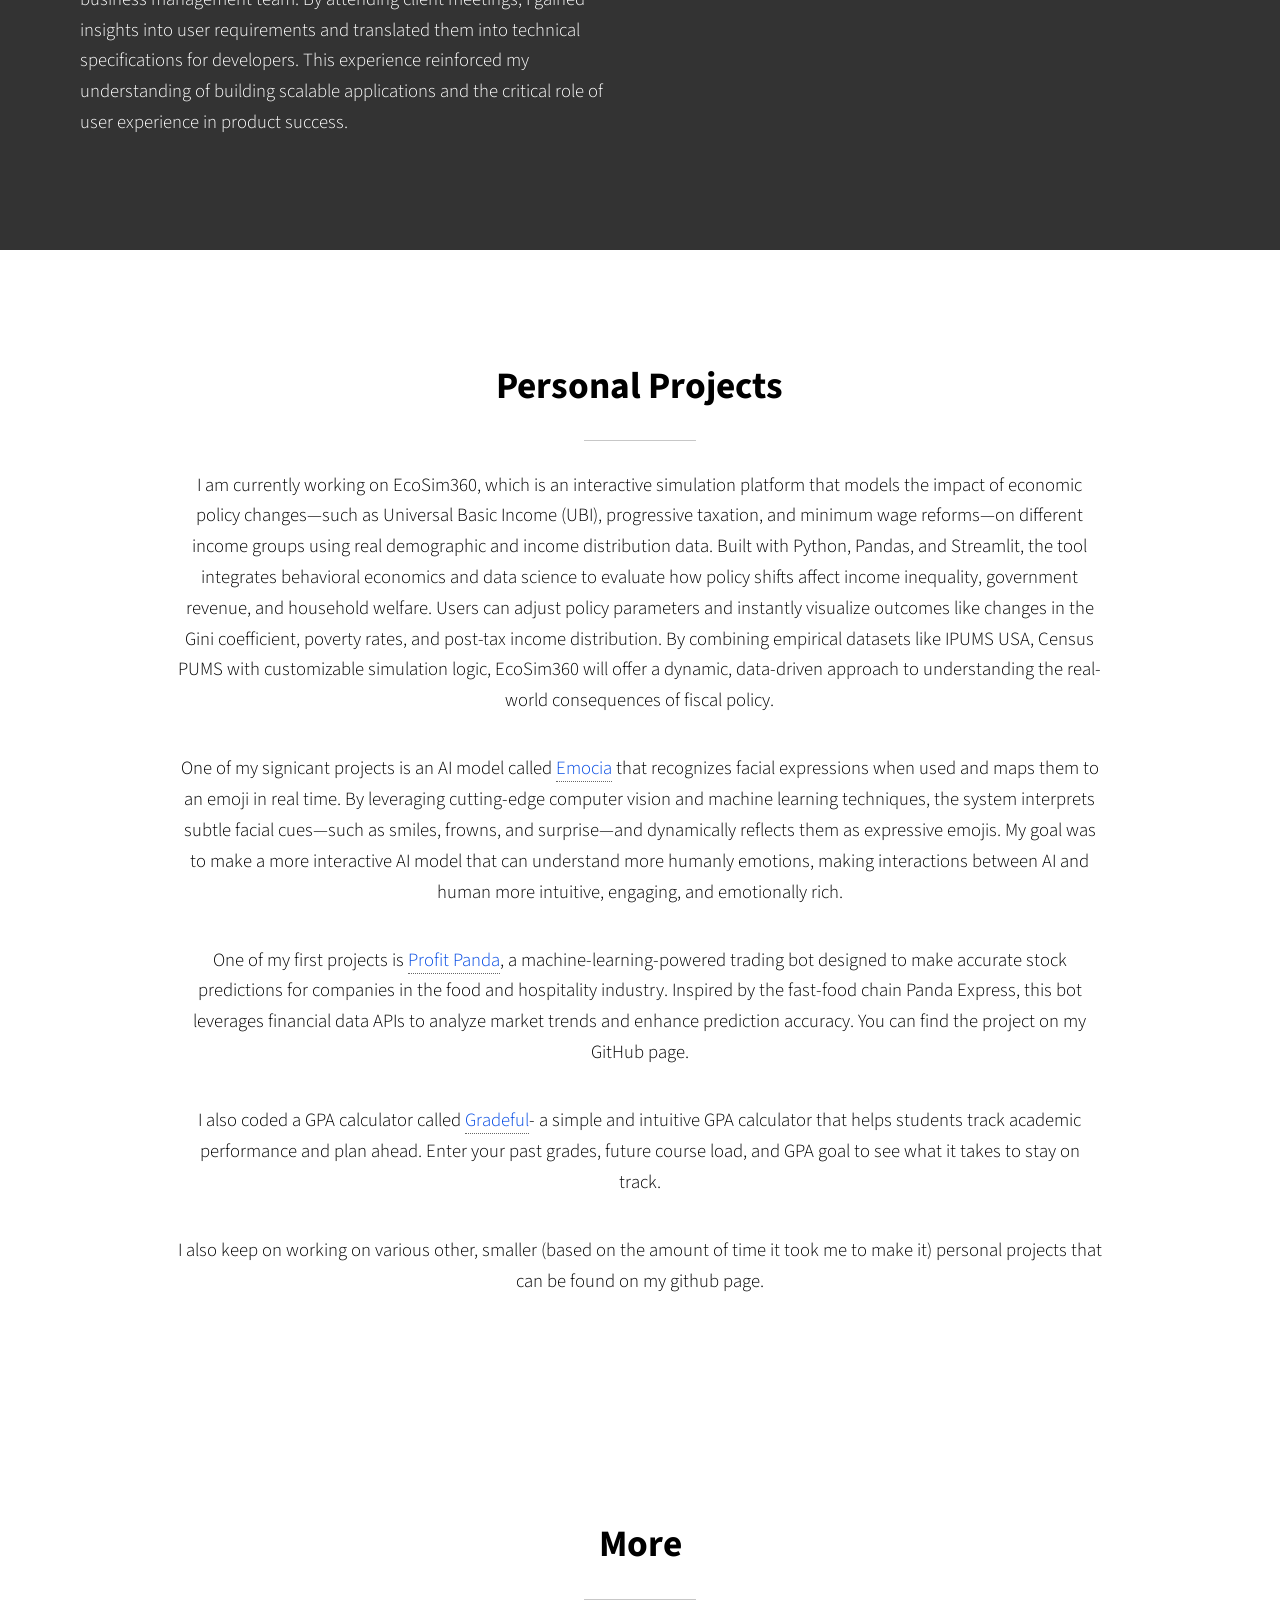
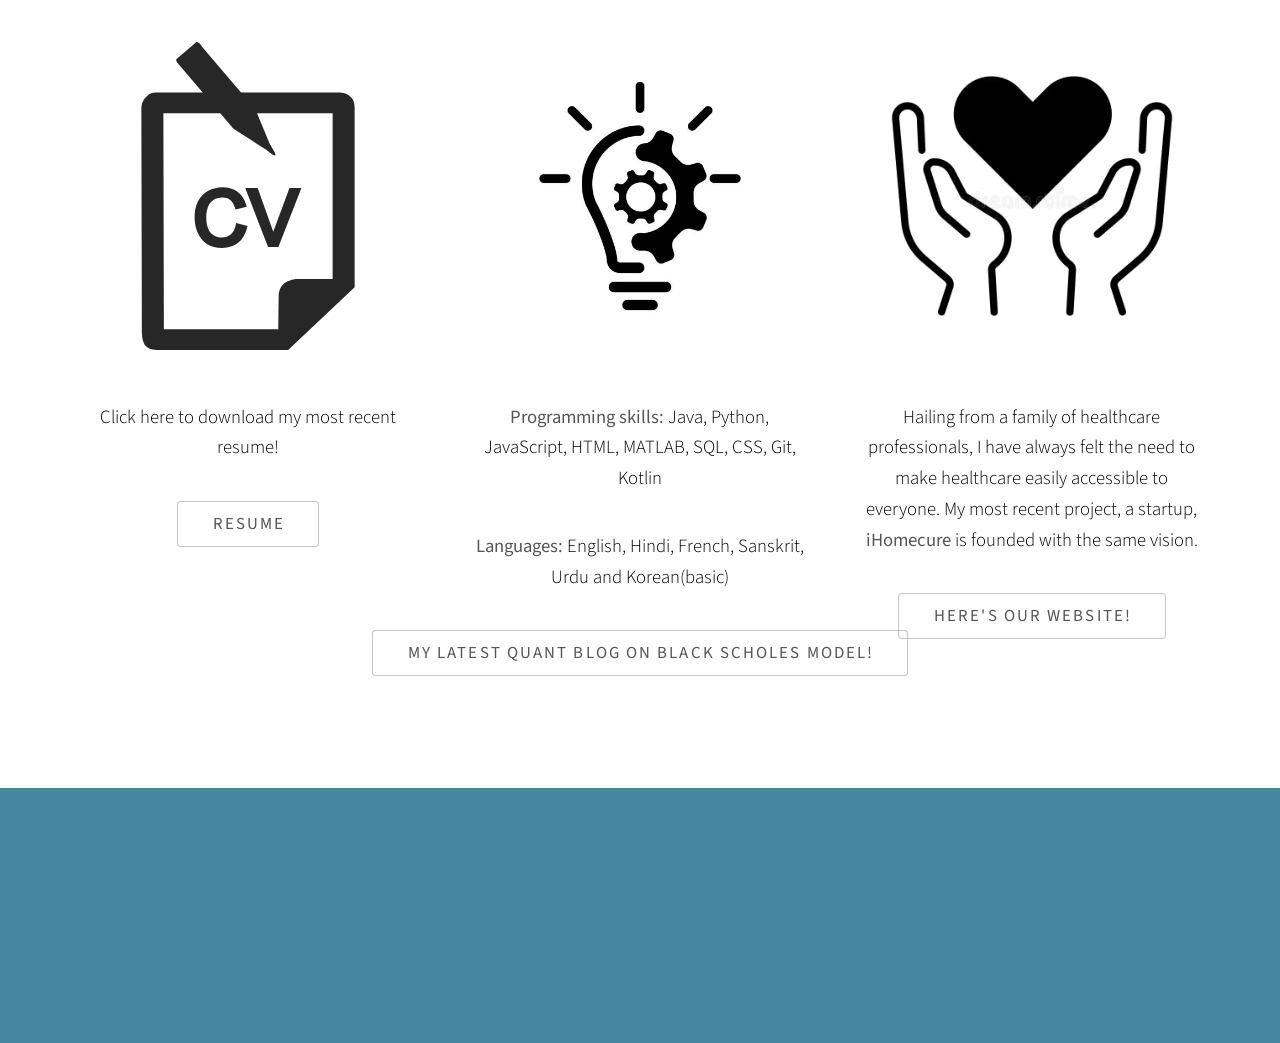
==== commit 8844b55c: "resume update" ====
--- a/index.html
+++ b/index.html
@@ -177,7 +177,7 @@
 							<h3></h3>
 							<p style="color: black;">Click here to download my most recent resume!</p>
 							<ul class="actions special">
-								<li><a href="images/Resume 30 Jan 2025.pdf" class="button">Resume</a></li>
+								<li><a href="https://drive.google.com/file/d/1sNyF4LU3uCN-OBPTZasL-mOyGoaITjzg/view?usp=drive_link" class="button">Resume</a></li>
 							</ul>
 						</div>
 						<div class="col-4 col-12-medium">
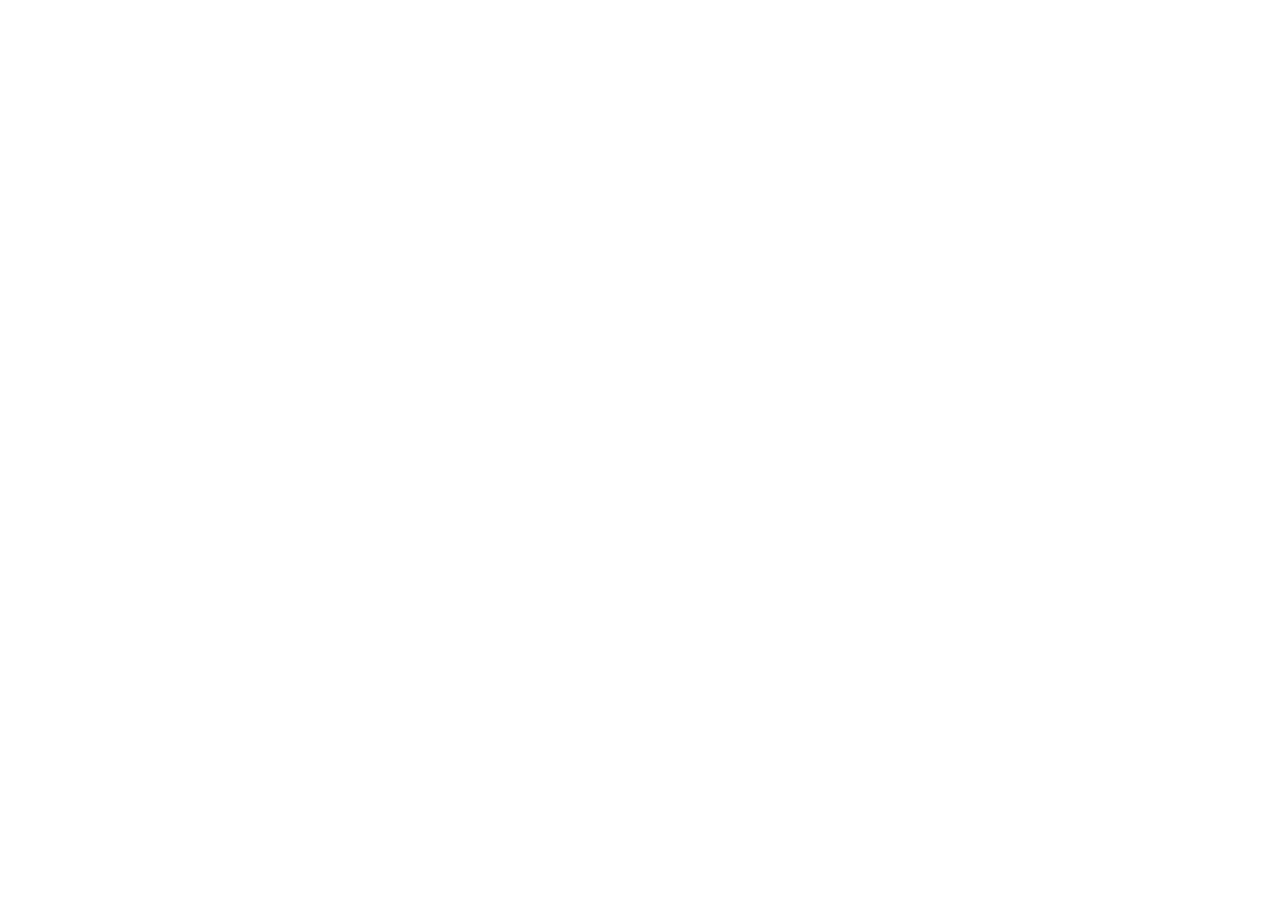
==== commit ae49eeb8: "mistake- oops" ====
--- a/index.html
+++ b/index.html
@@ -1,225 +1,16 @@
-<!DOCTYPE HTML>
-<!--
--->
-<html>
-	<head>
-		<title>Ananya Saxena</title>
-		<meta charset="utf-8" />
-		<meta name="viewport" content="width=device-width, initial-scale=1, user-scalable=no" />
-		<link rel="stylesheet" href="assets/css/main.css" />
-		<noscript><link rel="stylesheet" href="assets/css/noscript.css" /></noscript>
-		<link rel="icon" type="image/x-icon" href="assets/images/ananyalogo.png" />
-		<style>
-			#three {
-				position: relative;
-				z-index: 10;
-			}
-		</style>
-		
-	</head>
-	<!-- Google tag (gtag.js) -->
-<script async src="https://www.googletagmanager.com/gtag/js?id=G-EZ2G3H2MS9"></script>
-<script>
-  window.dataLayer = window.dataLayer || [];
-  function gtag(){dataLayer.push(arguments);}
-  gtag('js', new Date());
-
-  gtag('config', 'G-EZ2G3H2MS9');
-</script>
-	<body class="is-preload">
-
-		<!-- Header -->
-			<section id="header">
-				<div class="inner" style="justify-content: center; text-align: center;">
-					<h1 style="color: white;">Hi!</h1>
-					<h1 style="color: white;">I am <strong>Ananya Saxena</strong><br /></h1>
-					<p style="color: white;">Currently a sophomore at <strong>University of California, San Diego</strong></p>
-					<p style="color: white;">Double majoring in</p>
-					<p style="color: white;"><strong>Mathematics-Computer Science</strong> and <strong>Economics</strong></p>
-
-					<ul class="actions special">
-						<li><a href="#one" class="button scrolly">About me</a></li>
-					</ul>
-				</div>
-			</section>
-
-		<!-- One -->
-			<section id="one" class="main style1">
-				<div class="container">
-					<div class="row gtr-150" style="justify-content: center; text-align: center;">
-						<div class="col-10 col-12-medium" style="margin: 0 auto;">
-							<header class="major">
-								<h2 style="font-weight: bold; color: #000;">My Interests<br /></h2> <!-- Bold and darker text -->
-								<h4 style="color: black;">Passionate about the intersection of technology, finance, and data-driven insights!</h4>
-							</header>
-							<p style="color: black;">My academic journey at UCSD fuels my fascination with artificial intelligence, machine learning, 
-								and finance. With a strong foundation in mathematical modeling and computational techniques, 
-								I am eager to leverage these skills to tackle complex challenges in the fintech industry.
-							</p>
-
-							<p style="color: black;">My journey began with a profound curiosity for algorithms and their real-world applications,
-								leading me to delve into AI/ML's potential to revolutionize financial markets. Through relevant 
-								coursework and hands-on projects, I've honed my abilities in data analysis, predictive modeling, 
-								and algorithmic trading strategies, driven by a desire to understand and predict market behaviors.
-							</p>
-
-							<p style="color: black;">Outside the classroom, I actively seek opportunities to expand my knowledge through internships, 
-								research collaborations, and participation in events focused on fintech innovations. These 
-								experiences have not only enriched my technical skills but also sharpened my ability to collaborate
-								effectively in multidisciplinary teams.
-							</p>
-						</div>
-					</div>
-				</div>
-			</section>
-
-		<!-- Two -->
-			<section id="two" class="main style2">
-				<div class="container">
-					<div class="row gtr-150">
-						<div class="col-6 col-12-medium">
-							<header class="major">
-								<h2 style="color: white; font-weight: bold;">A glimpse of my work experiences <br/></h2>
-							</header>
-							<p style="color: white;">Over the past few years, I have had the opportunity to work with some amazing teams and learn from
-								industry experts. Here are some of my recent work experiences:</p>
-							
-							<p style="color: white;">I am happy to be a part of the team at ICPC Foundation as Algorithmic Problem Solving Intern. I collaborate on designing 
-								and curating challenging algorithmic problems for programming contests held worldwide. My work involves integrating multiple concepts to craft 
-								complex yet engaging problems while ensuring fairness and balance for all participants. Through this role, I contribute to maintaining the 
-								high standards of ICPC competitions, fostering a competitive and inclusive environment for problem solvers across the globe.</p>
-
-							<p style="color: white;">I am currently working as a Financial Analyst for Student Life Business Office at UC San Diego, where I
-								assist student organizations with financial procedures, including processing purchase orders,
-								reimbursements, and payments, ensuring compliance with university policies. I was awarded as the <strong>"Employee of the Quarter"</strong> 
-								for Fall 2024, highlighting my professionalism and attention to details on the projects I get assigned.
-							</p>
-							
-							<p style="color: white;"> I am also working as a Research Assistant for the Department of Economics, UC San Diego.
-								My current research is on the topic "<i>Promotion Processes in Developing Countries</i>" and "<i>Schooling Markets in Ethiopia</i>".
-								My contribution in the research is mostly for the data analytics and coming up with better algorithm to process the data. I am currently working on the famous RAIS Dataset
-								for this research. I am also researching about the various team leads from World Bank and analyzing
-								the promotion processes for World Bank specifically, by looking at multiple factors like education, skills, etc.
-							</p>
-							<p style="color: white;">During my role as a Data Science Intern for KopyKitab, I worked on analyzing student behaviors
-								on their website and app and provided insights to improve the user experience. I also developed on 
-								enhancing the existing recommendation system to suggest relevant study materials to students based 
-								on their preferences. Overall, this internship helped me develop a better understanding of analysis
-								and using it in real-life problems.</p>
-
-							<p style="color: white;">I was a Software Engineering Fellow at Headstarter AI, where I was supposed to complete 5 AI-based
-								projects and applications, along with a final project to bring 1000+ users to the platform me and my team
-								would create. This fellowship also included weekly hackathons and webinars to enhance our skills and knowledge
-								on the latest technologies, hosted by renowned experts.
-							</p>
-							<p style="color: white;">At 6 Degrees, I contributed to developing a scalable mobile application interface for Hettich India. 
-								I assisted in optimizing backend code to ensure seamless performance while collaborating closely with the business management 
-								team. By attending client meetings, I gained insights into user requirements and translated them into technical specifications 
-								for developers. This experience reinforced my understanding of building scalable applications and the critical role of user 
-								experience in product success.
-							</p>
-						</div>
-						<div class="col-6 col-12-medium">
-							<ul class="major-icons" style="list-style-type: none; padding: 0; text-align: left;">
-								<li><a href="https://icpc.foundation/"><img src="images/icpc.png" alt="" width="200" height="200" style="object-fit: cover;" /></a></li>
-								<li><a href="https://slbo.ucsd.edu/"><img src="images/ucsd logo.png" alt="" width="200" height="200" style="object-fit: cover;" /></a></li>
-								<li><a href="https://www.kopykitab.com/"><img src="images/kopykitab.png" alt="" width="200" height="200" style="object-fit: cover;" /></a></li>
-								<li><a href="https://headstarter.co/"><img src="images/headstarter.jpg" alt="" width="200" height="200" style="object-fit: cover;" /></a></li>
-								<li><a href="https://www.6degreesit.com/"><img src="images/6_degrees_it_logo.jpeg" alt="" width="200" height="200" style="object-fit: cover;" /></a></li>
-							</ul>
-							
-						</div>
-					</div>
-				</div>
-			</section>
-			<section id="one" class="main style1">
-				<div class="container">
-					<div class="row gtr-150" style="justify-content: center; text-align: center;">
-						<div class="col-10 col-12-medium" style="margin: 0 auto;">
-							<header class="major">
-								<h2 style="font-weight: bold; color: #000;">Personal Projects<br /></h2> <!-- Bold and darker text -->
-							</header>
-							<p style="color: black;">I am currently working on EcoSim360, which is an interactive simulation platform that models the impact of economic policy changes—such as Universal Basic Income (UBI), progressive 
-								taxation, and minimum wage reforms—on different income groups using real demographic and income distribution data.
-								Built with Python, Pandas, and Streamlit, the tool integrates behavioral economics and data science to evaluate how policy shifts affect income inequality, government revenue, and household welfare. 
-								Users can adjust policy parameters and instantly visualize outcomes like changes in the Gini coefficient, poverty rates, and post-tax income distribution.
-								By combining empirical datasets like IPUMS USA, Census PUMS with customizable simulation logic, EcoSim360 will offer a dynamic, data-driven approach to understanding the real-world consequences of fiscal policy.</p>
-							
-							<p style="color: black;">One of my signicant projects is an AI model called <a style="color: rgb(5, 75, 227)"href="https://github.com/anuyaya27/Emocia">Emocia</a> that recognizes facial expressions when used and maps them to an emoji in real time.
-							By leveraging cutting-edge computer vision and machine learning techniques, the system interprets subtle facial cues—such as smiles, frowns, and 
-							surprise—and dynamically reflects them as expressive emojis. My goal was to make a more interactive AI model that can understand more humanly emotions, 
-							making interactions between AI and human more intuitive, engaging, and emotionally rich.</p>
-
-							<p style="color: black;"> One of my first projects is <a style="color: rgb(5, 75, 227)" href="https://github.com/anuyaya27/Profit-Panda">Profit Panda</a>, a machine-learning-powered trading bot designed to make accurate stock predictions for 
-								companies in the food and hospitality industry. Inspired by the fast-food chain Panda Express, this bot leverages financial data APIs to analyze market trends 
-								and enhance prediction accuracy. You can find the project on my GitHub page.
-							</p>
-							<p style="color: black;">I also coded a GPA calculator called <a style="color: rgb(5, 75, 227)" href="https://ananyasaxena.com/gpa-analyzer/">Gradeful</a>- a simple and intuitive GPA calculator that helps students track academic performance and plan ahead.
-								Enter your past grades, future course load, and GPA goal to see what it takes to stay on track.
-							</p>
-
-							<p style="color: black;"> I also keep on working on various other, smaller (based on the amount of time it took me to make it) personal projects 
-								that can be found on my github page.
-							</p>
-						</div>
-					</div>
-				</div>
-			</section>
-		<!-- Three -->
-			<section id="three" class="main style1 special">
-				<div class="container">
-					<header class="major">
-						<h2 style="font-weight: bold; color: #000;">More</h2>
-					</header>
-					<div class="row gtr-150">
-						<div class="col-4 col-12-medium">
-							<span class="image fit"><img src="images/resume icon.svg" alt="" /></span>
-							<h3></h3>
-							<p style="color: black;">Click here to download my most recent resume!</p>
-							<ul class="actions special">
-								<li><a href="https://drive.google.com/file/d/1sNyF4LU3uCN-OBPTZasL-mOyGoaITjzg/view?usp=drive_link" class="button">Resume</a></li>
-							</ul>
-						</div>
-						<div class="col-4 col-12-medium">
-							<span class="image fit"><img src="images/skillsicon.jpg" alt="" /></span>
-							<p style="color: black;"><strong>Programming skills: </strong>Java, Python, JavaScript, HTML, MATLAB, SQL, CSS, Git, Kotlin
-							</p>
-							<p style="color: black;"><strong>Languages: </strong>English, Hindi, French, Sanskrit, Urdu and Korean(basic)</p>
-							<ul class="actions special">
-							<li><a href="https://tquantt.com/Blog" class="button scrolly">My latest Quant Blog on Black Scholes Model!</a></li>
-							</ul>
-						</div>
-						<div class="col-4 col-12-medium">
-							<span class="image fit"><img src="images/health.png" alt="" /></span>
-							<p style="color: black;">Hailing from a family of healthcare professionals, I have always felt the need to make 
-								healthcare easily accessible to everyone. My most recent project, a startup, <strong>iHomecure </strong> is 
-								founded with the same vision.
-							<ul class="actions special">
-								<li><a href="https://ihomecure.com/" class="button scrolly">Here's our website!</a></li>
-							</ul>
-						</div>
-					</div>
-				</div>
-			</section>
-
-			
-		
-		<!-- Footer -->
-			<section id="footer">
-				<ul class="icons">
-					<li><a href="https://www.linkedin.com/in/a3saxena/" class="icon brands alt fa-linkedin"><span class="label">LinkedIn</span></a></li>
-					<li><a href="https://github.com/anuyaya27" class="icon brands alt fa-github"><span class="label">GitHub</span></a></li>
-					<li><a href="mailto: 27ananyasaxena@gmail.com" class="icon solid alt fa-envelope"><span class="label">Email</span></a></li>
-				</ul>
-			</section>
-
-		<!-- Scripts -->
-			<script src="assets/js/jquery.min.js"></script>
-			<script src="assets/js/jquery.scrolly.min.js"></script>
-			<script src="assets/js/browser.min.js"></script>
-			<script src="assets/js/breakpoints.min.js"></script>
-			<script src="assets/js/util.js"></script>
-			<script src="assets/js/main.js"></script>
-
-	</body>
-</html>
+<!doctype html>
+<html lang="en">
+  <head>
+    <meta charset="UTF-8" />
+    <link rel="icon" type="image/svg+xml" href="/vite.svg" />
+    <meta name="viewport" content="width=device-width, initial-scale=1.0" />
+    <title>Ananya Saxena - Portfolio</title>
+    <link rel="preconnect" href="https://fonts.googleapis.com">
+    <link rel="preconnect" href="https://fonts.gstatic.com" crossorigin>
+    <link href="https://fonts.googleapis.com/css2?family=Inter:wght@200;300;400;500;600;700&display=swap" rel="stylesheet">
+  </head>
+  <body>
+    <div id="root"></div>
+    <script type="module" src="/src/main.tsx"></script>
+  </body>
+</html>
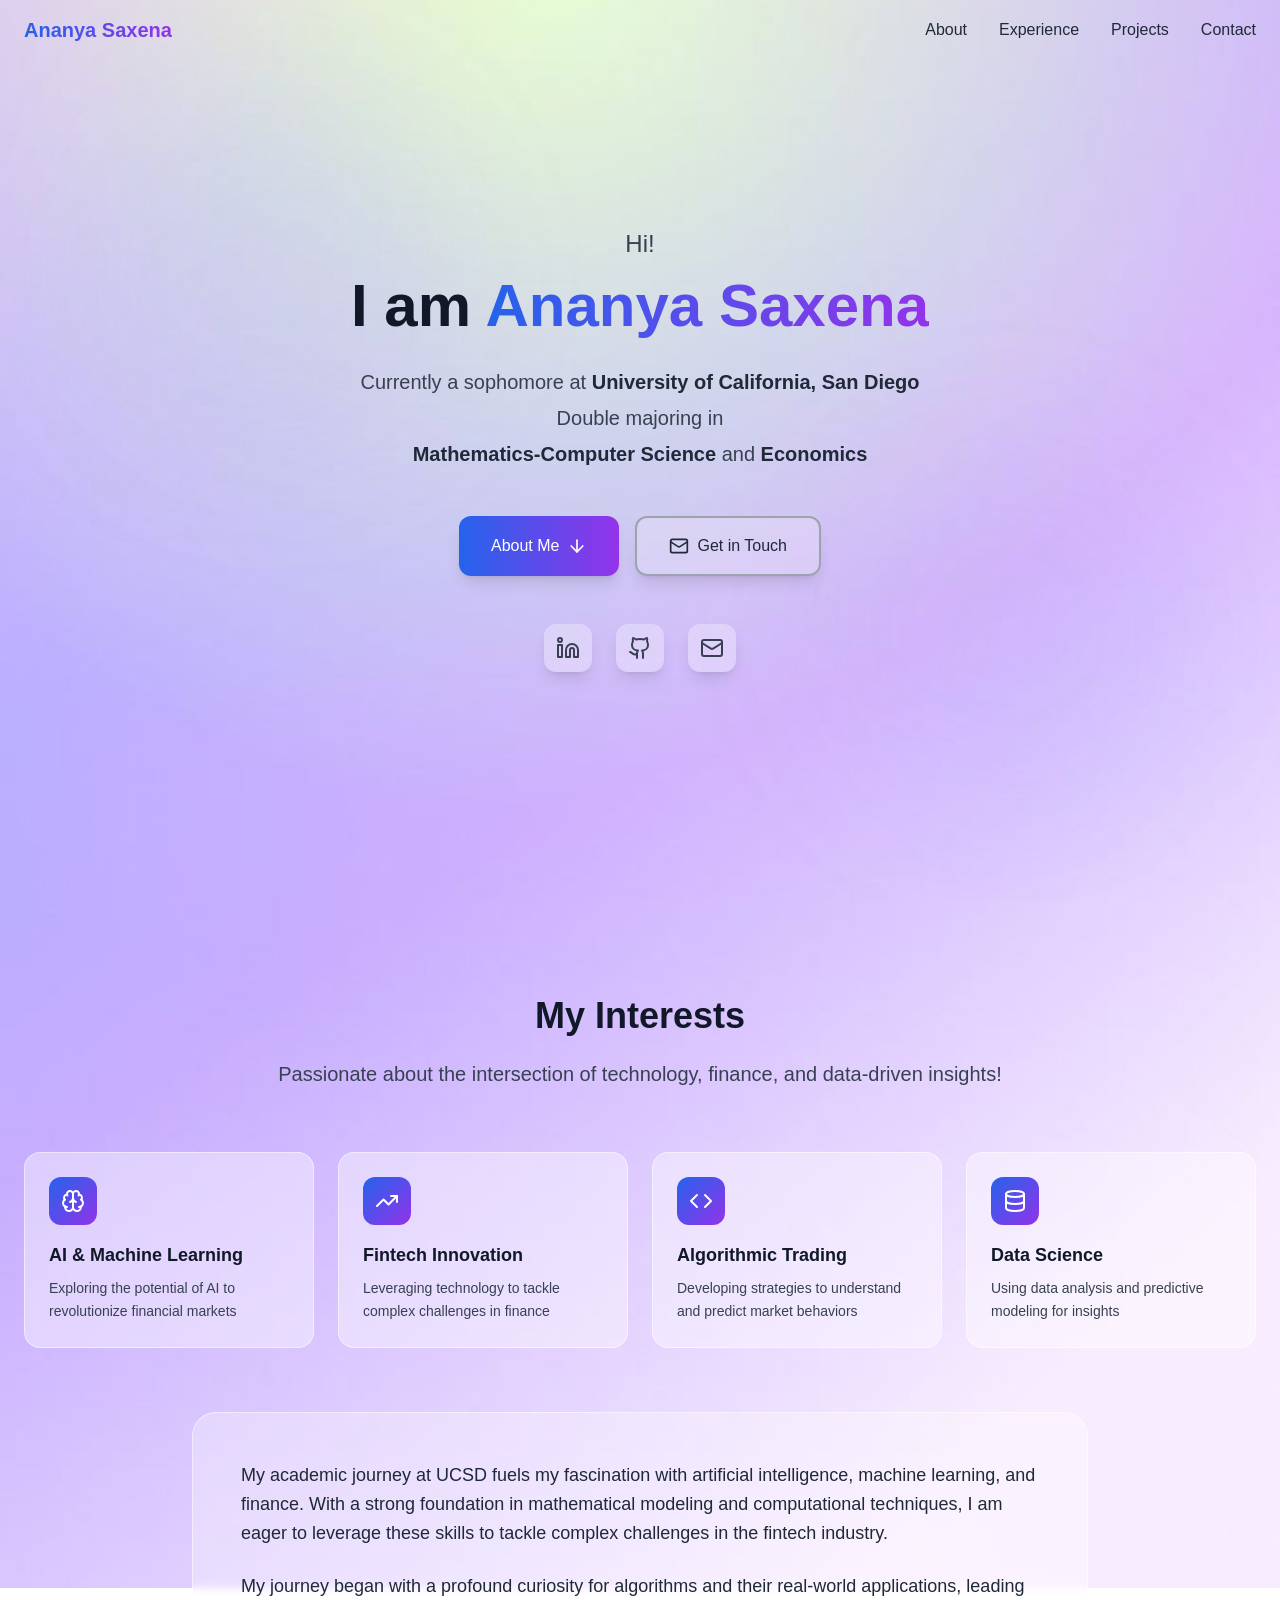
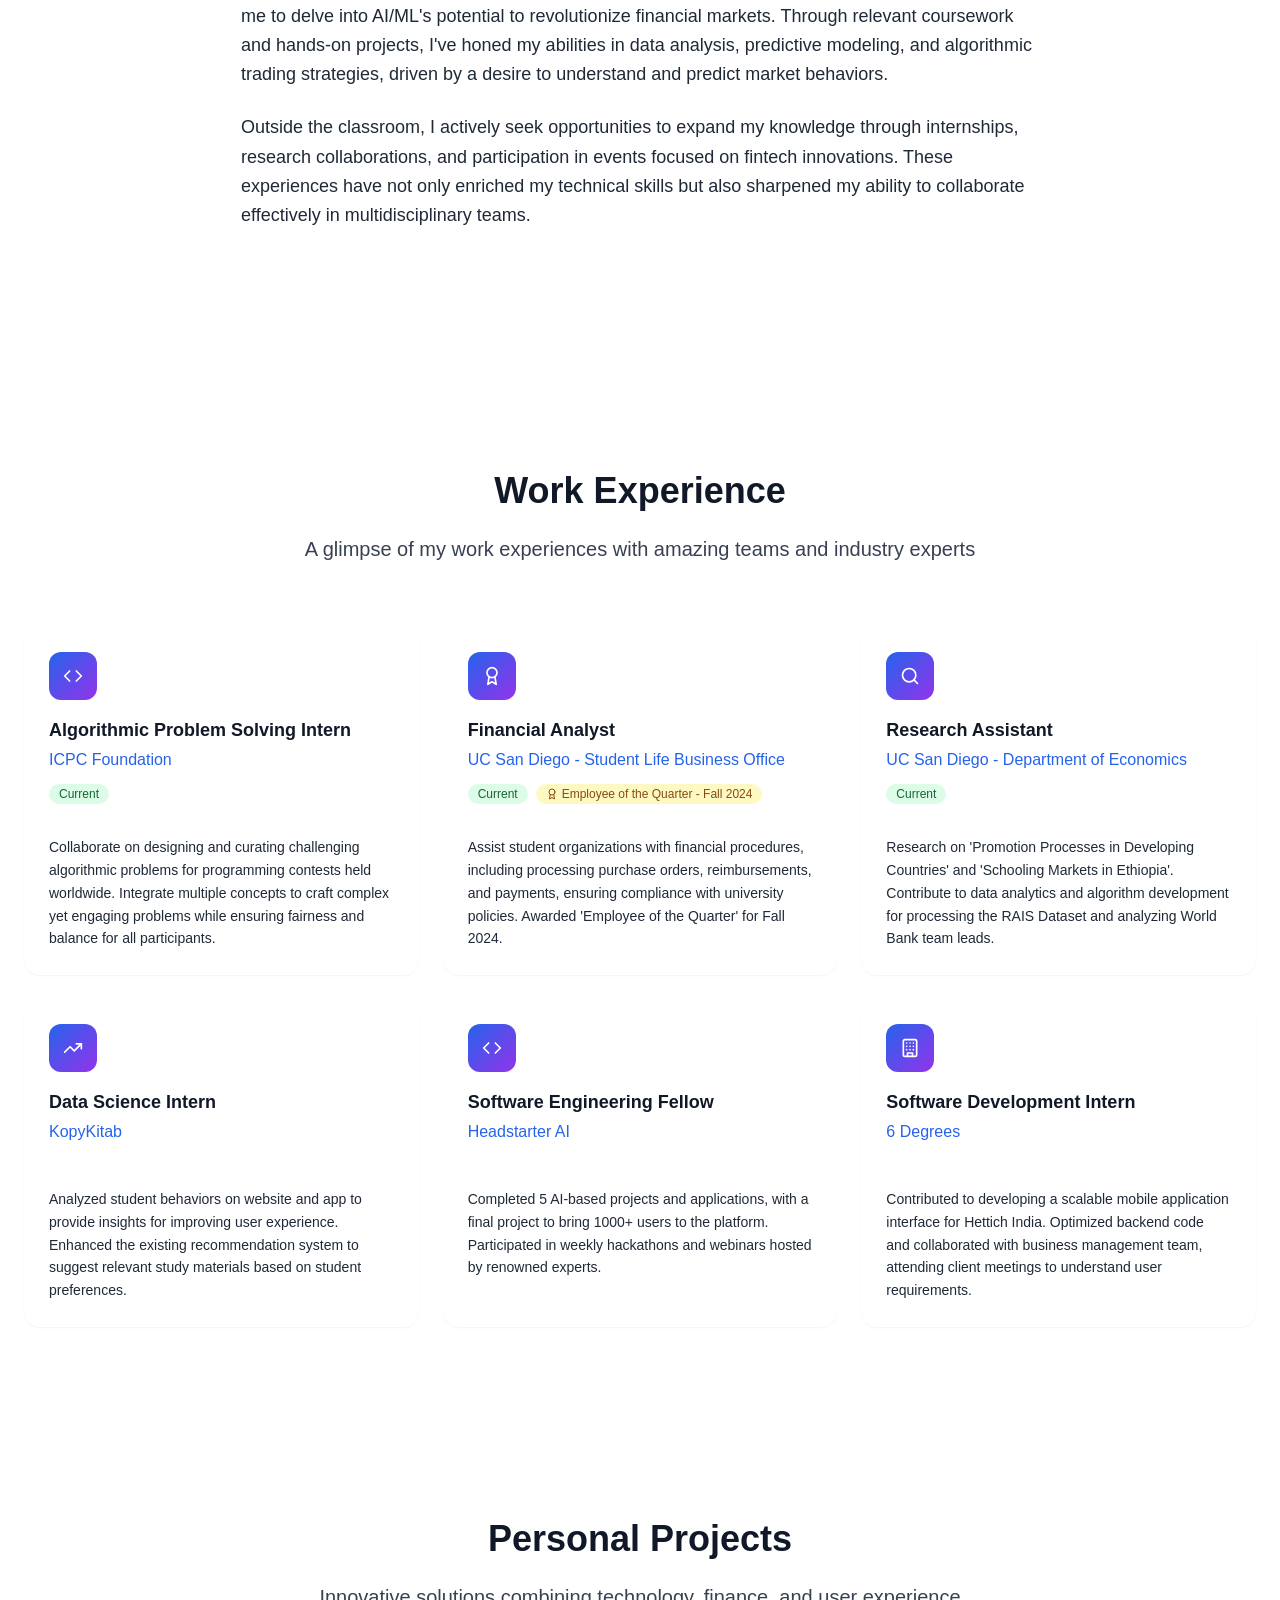
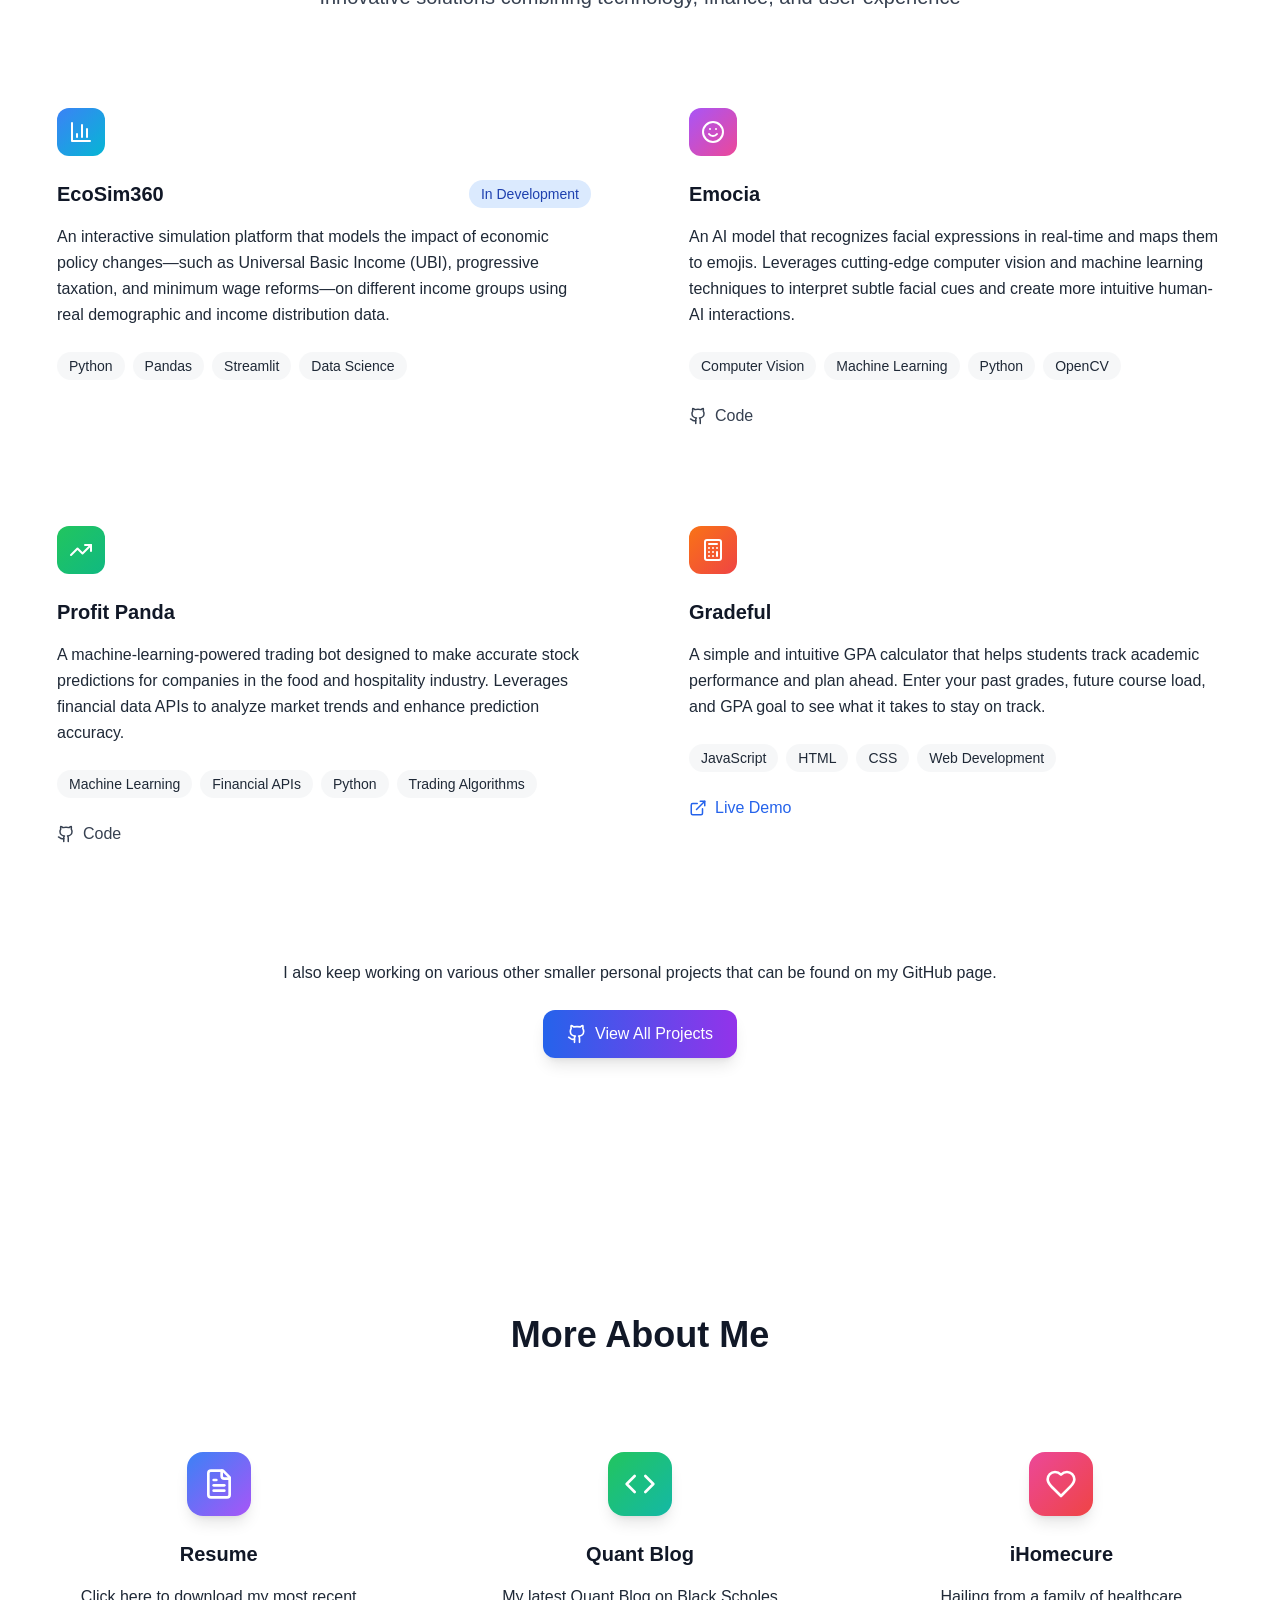
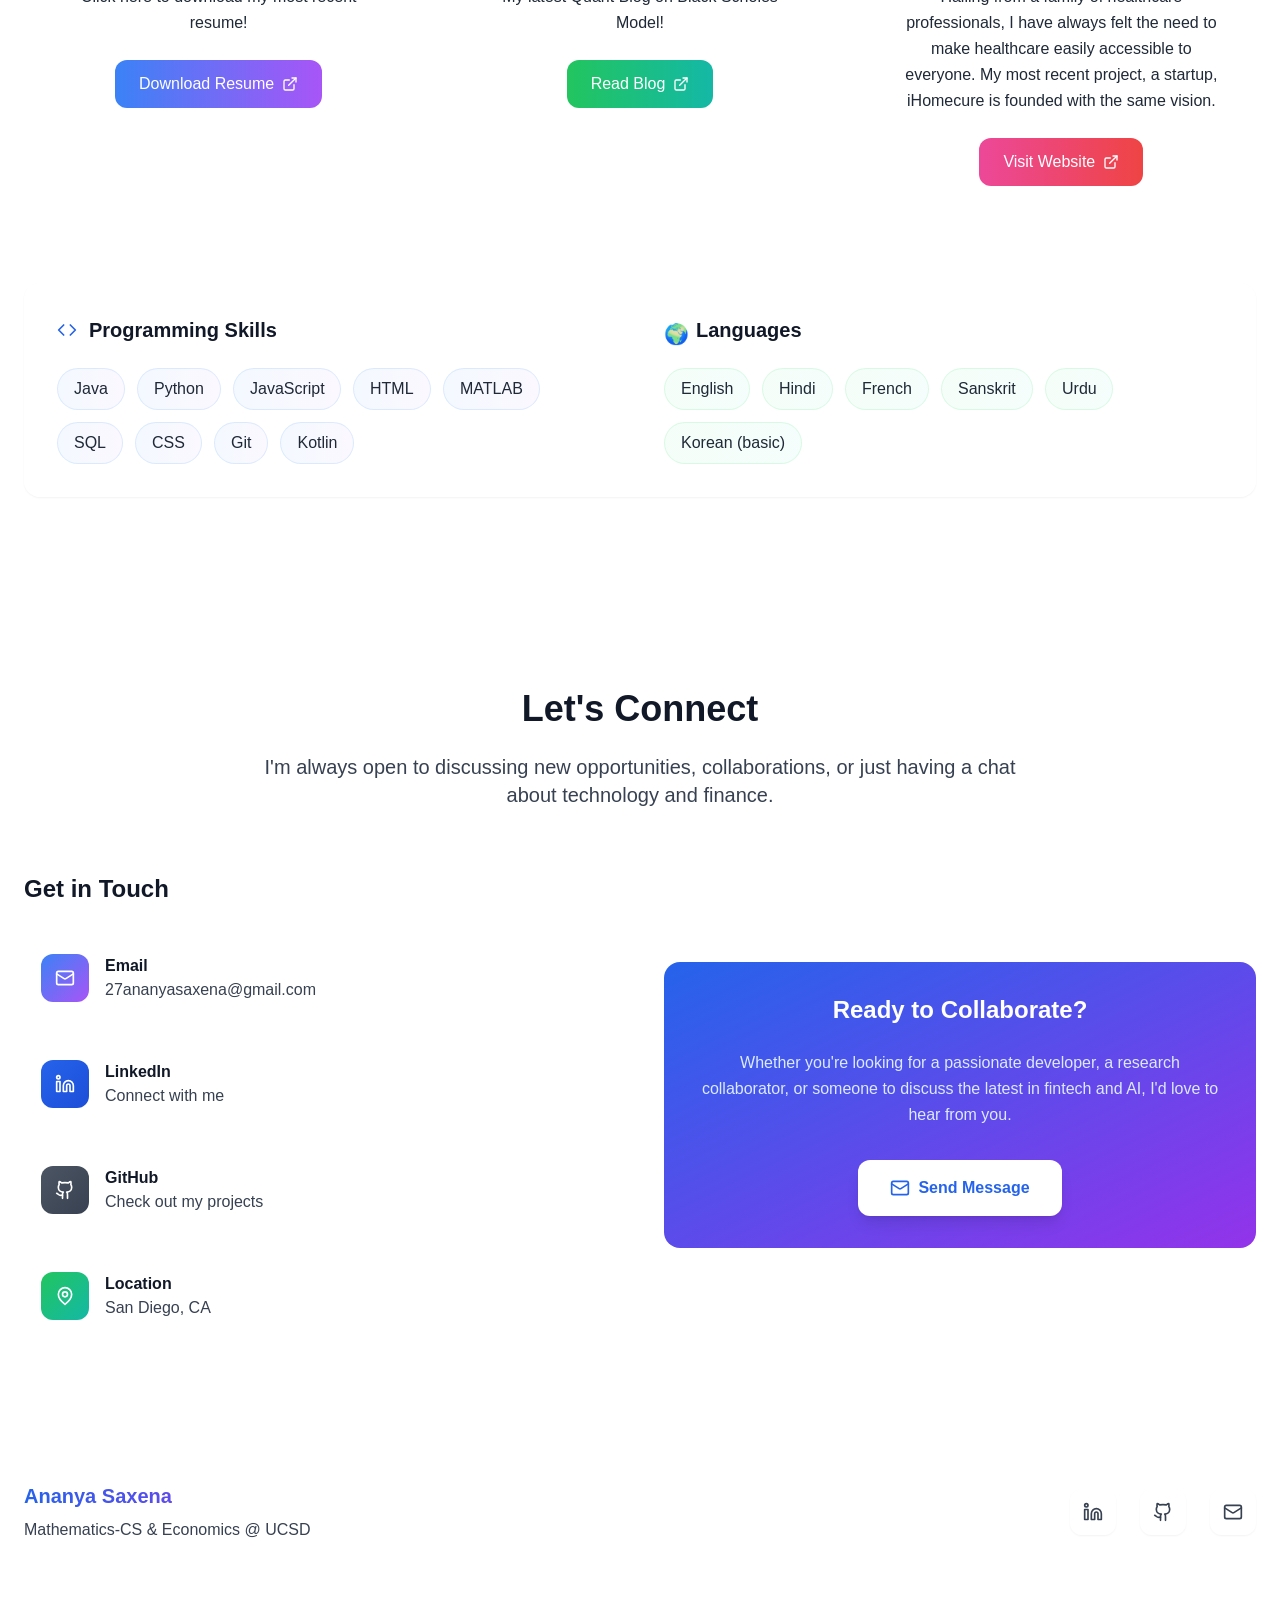
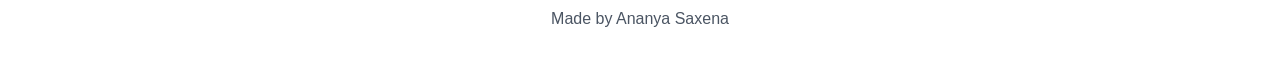
==== commit f8b51571: "Deploy static site" ====
--- a/index.html
+++ b/index.html
@@ -8,9 +8,10 @@
     <link rel="preconnect" href="https://fonts.googleapis.com">
     <link rel="preconnect" href="https://fonts.gstatic.com" crossorigin>
     <link href="https://fonts.googleapis.com/css2?family=Inter:wght@200;300;400;500;600;700&display=swap" rel="stylesheet">
+    <script type="module" crossorigin src="/assets/index-c_2uTKbR.js"></script>
+    <link rel="stylesheet" crossorigin href="/assets/index-DlL13Q88.css">
   </head>
   <body>
     <div id="root"></div>
-    <script type="module" src="/src/main.tsx"></script>
   </body>
 </html>
--- a/assets/index-DlL13Q88.css
+++ b/assets/index-DlL13Q88.css
@@ -0,0 +1 @@
+*,:before,:after{--tw-border-spacing-x: 0;--tw-border-spacing-y: 0;--tw-translate-x: 0;--tw-translate-y: 0;--tw-rotate: 0;--tw-skew-x: 0;--tw-skew-y: 0;--tw-scale-x: 1;--tw-scale-y: 1;--tw-pan-x: ;--tw-pan-y: ;--tw-pinch-zoom: ;--tw-scroll-snap-strictness: proximity;--tw-gradient-from-position: ;--tw-gradient-via-position: ;--tw-gradient-to-position: ;--tw-ordinal: ;--tw-slashed-zero: ;--tw-numeric-figure: ;--tw-numeric-spacing: ;--tw-numeric-fraction: ;--tw-ring-inset: ;--tw-ring-offset-width: 0px;--tw-ring-offset-color: #fff;--tw-ring-color: rgb(59 130 246 / .5);--tw-ring-offset-shadow: 0 0 #0000;--tw-ring-shadow: 0 0 #0000;--tw-shadow: 0 0 #0000;--tw-shadow-colored: 0 0 #0000;--tw-blur: ;--tw-brightness: ;--tw-contrast: ;--tw-grayscale: ;--tw-hue-rotate: ;--tw-invert: ;--tw-saturate: ;--tw-sepia: ;--tw-drop-shadow: ;--tw-backdrop-blur: ;--tw-backdrop-brightness: ;--tw-backdrop-contrast: ;--tw-backdrop-grayscale: ;--tw-backdrop-hue-rotate: ;--tw-backdrop-invert: ;--tw-backdrop-opacity: ;--tw-backdrop-saturate: ;--tw-backdrop-sepia: ;--tw-contain-size: ;--tw-contain-layout: ;--tw-contain-paint: ;--tw-contain-style: }::backdrop{--tw-border-spacing-x: 0;--tw-border-spacing-y: 0;--tw-translate-x: 0;--tw-translate-y: 0;--tw-rotate: 0;--tw-skew-x: 0;--tw-skew-y: 0;--tw-scale-x: 1;--tw-scale-y: 1;--tw-pan-x: ;--tw-pan-y: ;--tw-pinch-zoom: ;--tw-scroll-snap-strictness: proximity;--tw-gradient-from-position: ;--tw-gradient-via-position: ;--tw-gradient-to-position: ;--tw-ordinal: ;--tw-slashed-zero: ;--tw-numeric-figure: ;--tw-numeric-spacing: ;--tw-numeric-fraction: ;--tw-ring-inset: ;--tw-ring-offset-width: 0px;--tw-ring-offset-color: #fff;--tw-ring-color: rgb(59 130 246 / .5);--tw-ring-offset-shadow: 0 0 #0000;--tw-ring-shadow: 0 0 #0000;--tw-shadow: 0 0 #0000;--tw-shadow-colored: 0 0 #0000;--tw-blur: ;--tw-brightness: ;--tw-contrast: ;--tw-grayscale: ;--tw-hue-rotate: ;--tw-invert: ;--tw-saturate: ;--tw-sepia: ;--tw-drop-shadow: ;--tw-backdrop-blur: ;--tw-backdrop-brightness: ;--tw-backdrop-contrast: ;--tw-backdrop-grayscale: ;--tw-backdrop-hue-rotate: ;--tw-backdrop-invert: ;--tw-backdrop-opacity: ;--tw-backdrop-saturate: ;--tw-backdrop-sepia: ;--tw-contain-size: ;--tw-contain-layout: ;--tw-contain-paint: ;--tw-contain-style: }*,:before,:after{box-sizing:border-box;border-width:0;border-style:solid;border-color:#e5e7eb}:before,:after{--tw-content: ""}html,:host{line-height:1.5;-webkit-text-size-adjust:100%;-moz-tab-size:4;-o-tab-size:4;tab-size:4;font-family:ui-sans-serif,system-ui,sans-serif,"Apple Color Emoji","Segoe UI Emoji",Segoe UI Symbol,"Noto Color Emoji";font-feature-settings:normal;font-variation-settings:normal;-webkit-tap-highlight-color:transparent}body{margin:0;line-height:inherit}hr{height:0;color:inherit;border-top-width:1px}abbr:where([title]){-webkit-text-decoration:underline dotted;text-decoration:underline dotted}h1,h2,h3,h4,h5,h6{font-size:inherit;font-weight:inherit}a{color:inherit;text-decoration:inherit}b,strong{font-weight:bolder}code,kbd,samp,pre{font-family:ui-monospace,SFMono-Regular,Menlo,Monaco,Consolas,Liberation Mono,Courier New,monospace;font-feature-settings:normal;font-variation-settings:normal;font-size:1em}small{font-size:80%}sub,sup{font-size:75%;line-height:0;position:relative;vertical-align:baseline}sub{bottom:-.25em}sup{top:-.5em}table{text-indent:0;border-color:inherit;border-collapse:collapse}button,input,optgroup,select,textarea{font-family:inherit;font-feature-settings:inherit;font-variation-settings:inherit;font-size:100%;font-weight:inherit;line-height:inherit;letter-spacing:inherit;color:inherit;margin:0;padding:0}button,select{text-transform:none}button,input:where([type=button]),input:where([type=reset]),input:where([type=submit]){-webkit-appearance:button;background-color:transparent;background-image:none}:-moz-focusring{outline:auto}:-moz-ui-invalid{box-shadow:none}progress{vertical-align:baseline}::-webkit-inner-spin-button,::-webkit-outer-spin-button{height:auto}[type=search]{-webkit-appearance:textfield;outline-offset:-2px}::-webkit-search-decoration{-webkit-appearance:none}::-webkit-file-upload-button{-webkit-appearance:button;font:inherit}summary{display:list-item}blockquote,dl,dd,h1,h2,h3,h4,h5,h6,hr,figure,p,pre{margin:0}fieldset{margin:0;padding:0}legend{padding:0}ol,ul,menu{list-style:none;margin:0;padding:0}dialog{padding:0}textarea{resize:vertical}input::-moz-placeholder,textarea::-moz-placeholder{opacity:1;color:#9ca3af}input::placeholder,textarea::placeholder{opacity:1;color:#9ca3af}button,[role=button]{cursor:pointer}:disabled{cursor:default}img,svg,video,canvas,audio,iframe,embed,object{display:block;vertical-align:middle}img,video{max-width:100%;height:auto}[hidden]:where(:not([hidden=until-found])){display:none}html{scroll-behavior:smooth}body{font-family:Inter,-apple-system,BlinkMacSystemFont,Segoe UI,Roboto,Oxygen,Ubuntu,Cantarell,Fira Sans,Droid Sans,Helvetica Neue,sans-serif;-webkit-font-smoothing:antialiased;-moz-osx-font-smoothing:grayscale;background-image:url(/gradient.jpg);background-size:cover;background-attachment:fixed;background-position:center;background-repeat:no-repeat;min-height:100vh}.fixed{position:fixed}.absolute{position:absolute}.relative{position:relative}.inset-0{top:0;right:0;bottom:0;left:0}.bottom-20{bottom:5rem}.left-0{left:0}.left-20{left:5rem}.right-0{right:0}.right-20{right:5rem}.top-0{top:0}.top-20{top:5rem}.z-10{z-index:10}.z-50{z-index:50}.mx-auto{margin-left:auto;margin-right:auto}.mb-1{margin-bottom:.25rem}.mb-12{margin-bottom:3rem}.mb-16{margin-bottom:4rem}.mb-2{margin-bottom:.5rem}.mb-3{margin-bottom:.75rem}.mb-4{margin-bottom:1rem}.mb-6{margin-bottom:1.5rem}.mb-8{margin-bottom:2rem}.mr-1{margin-right:.25rem}.mr-3{margin-right:.75rem}.mt-4{margin-top:1rem}.mt-8{margin-top:2rem}.flex{display:flex}.inline-flex{display:inline-flex}.grid{display:grid}.hidden{display:none}.h-12{height:3rem}.h-16{height:4rem}.h-3{height:.75rem}.h-5{height:1.25rem}.h-6{height:1.5rem}.h-8{height:2rem}.h-96{height:24rem}.h-full{height:100%}.min-h-screen{min-height:100vh}.w-12{width:3rem}.w-16{width:4rem}.w-3{width:.75rem}.w-5{width:1.25rem}.w-6{width:1.5rem}.w-8{width:2rem}.w-96{width:24rem}.max-w-3xl{max-width:48rem}.max-w-4xl{max-width:56rem}.max-w-5xl{max-width:64rem}.max-w-7xl{max-width:80rem}.flex-shrink-0{flex-shrink:0}.flex-grow{flex-grow:1}.transform{transform:translate(var(--tw-translate-x),var(--tw-translate-y)) rotate(var(--tw-rotate)) skew(var(--tw-skew-x)) skewY(var(--tw-skew-y)) scaleX(var(--tw-scale-x)) scaleY(var(--tw-scale-y))}.flex-col{flex-direction:column}.flex-wrap{flex-wrap:wrap}.items-center{align-items:center}.justify-center{justify-content:center}.justify-between{justify-content:space-between}.gap-12{gap:3rem}.gap-2{gap:.5rem}.gap-3{gap:.75rem}.gap-4{gap:1rem}.gap-6{gap:1.5rem}.gap-8{gap:2rem}.space-x-2>:not([hidden])~:not([hidden]){--tw-space-x-reverse: 0;margin-right:calc(.5rem * var(--tw-space-x-reverse));margin-left:calc(.5rem * calc(1 - var(--tw-space-x-reverse)))}.space-x-4>:not([hidden])~:not([hidden]){--tw-space-x-reverse: 0;margin-right:calc(1rem * var(--tw-space-x-reverse));margin-left:calc(1rem * calc(1 - var(--tw-space-x-reverse)))}.space-x-6>:not([hidden])~:not([hidden]){--tw-space-x-reverse: 0;margin-right:calc(1.5rem * var(--tw-space-x-reverse));margin-left:calc(1.5rem * calc(1 - var(--tw-space-x-reverse)))}.space-x-8>:not([hidden])~:not([hidden]){--tw-space-x-reverse: 0;margin-right:calc(2rem * var(--tw-space-x-reverse));margin-left:calc(2rem * calc(1 - var(--tw-space-x-reverse)))}.space-y-2>:not([hidden])~:not([hidden]){--tw-space-y-reverse: 0;margin-top:calc(.5rem * calc(1 - var(--tw-space-y-reverse)));margin-bottom:calc(.5rem * var(--tw-space-y-reverse))}.space-y-3>:not([hidden])~:not([hidden]){--tw-space-y-reverse: 0;margin-top:calc(.75rem * calc(1 - var(--tw-space-y-reverse)));margin-bottom:calc(.75rem * var(--tw-space-y-reverse))}.space-y-6>:not([hidden])~:not([hidden]){--tw-space-y-reverse: 0;margin-top:calc(1.5rem * calc(1 - var(--tw-space-y-reverse)));margin-bottom:calc(1.5rem * var(--tw-space-y-reverse))}.overflow-hidden{overflow:hidden}.rounded-2xl{border-radius:1rem}.rounded-3xl{border-radius:1.5rem}.rounded-full{border-radius:9999px}.rounded-xl{border-radius:.75rem}.border{border-width:1px}.border-2{border-width:2px}.border-b{border-bottom-width:1px}.border-t{border-top-width:1px}.border-blue-200\/50{border-color:#bfdbfe80}.border-gray-400{--tw-border-opacity: 1;border-color:rgb(156 163 175 / var(--tw-border-opacity, 1))}.border-green-200\/50{border-color:#bbf7d080}.border-white\/30{border-color:#ffffff4d}.border-white\/50{border-color:#ffffff80}.bg-blue-100{--tw-bg-opacity: 1;background-color:rgb(219 234 254 / var(--tw-bg-opacity, 1))}.bg-gray-100\/70{background-color:#f3f4f6b3}.bg-green-100{--tw-bg-opacity: 1;background-color:rgb(220 252 231 / var(--tw-bg-opacity, 1))}.bg-transparent{background-color:transparent}.bg-white{--tw-bg-opacity: 1;background-color:rgb(255 255 255 / var(--tw-bg-opacity, 1))}.bg-white\/20{background-color:#fff3}.bg-white\/30{background-color:#ffffff4d}.bg-white\/40{background-color:#fff6}.bg-yellow-100{--tw-bg-opacity: 1;background-color:rgb(254 249 195 / var(--tw-bg-opacity, 1))}.bg-gradient-to-br{background-image:linear-gradient(to bottom right,var(--tw-gradient-stops))}.bg-gradient-to-r{background-image:linear-gradient(to right,var(--tw-gradient-stops))}.from-blue-400\/10{--tw-gradient-from: rgb(96 165 250 / .1) var(--tw-gradient-from-position);--tw-gradient-to: rgb(96 165 250 / 0) var(--tw-gradient-to-position);--tw-gradient-stops: var(--tw-gradient-from), var(--tw-gradient-to)}.from-blue-50\/70{--tw-gradient-from: rgb(239 246 255 / .7) var(--tw-gradient-from-position);--tw-gradient-to: rgb(239 246 255 / 0) var(--tw-gradient-to-position);--tw-gradient-stops: var(--tw-gradient-from), var(--tw-gradient-to)}.from-blue-500{--tw-gradient-from: #3b82f6 var(--tw-gradient-from-position);--tw-gradient-to: rgb(59 130 246 / 0) var(--tw-gradient-to-position);--tw-gradient-stops: var(--tw-gradient-from), var(--tw-gradient-to)}.from-blue-600{--tw-gradient-from: #2563eb var(--tw-gradient-from-position);--tw-gradient-to: rgb(37 99 235 / 0) var(--tw-gradient-to-position);--tw-gradient-stops: var(--tw-gradient-from), var(--tw-gradient-to)}.from-gray-600{--tw-gradient-from: #4b5563 var(--tw-gradient-from-position);--tw-gradient-to: rgb(75 85 99 / 0) var(--tw-gradient-to-position);--tw-gradient-stops: var(--tw-gradient-from), var(--tw-gradient-to)}.from-green-50\/70{--tw-gradient-from: rgb(240 253 244 / .7) var(--tw-gradient-from-position);--tw-gradient-to: rgb(240 253 244 / 0) var(--tw-gradient-to-position);--tw-gradient-stops: var(--tw-gradient-from), var(--tw-gradient-to)}.from-green-500{--tw-gradient-from: #22c55e var(--tw-gradient-from-position);--tw-gradient-to: rgb(34 197 94 / 0) var(--tw-gradient-to-position);--tw-gradient-stops: var(--tw-gradient-from), var(--tw-gradient-to)}.from-orange-500{--tw-gradient-from: #f97316 var(--tw-gradient-from-position);--tw-gradient-to: rgb(249 115 22 / 0) var(--tw-gradient-to-position);--tw-gradient-stops: var(--tw-gradient-from), var(--tw-gradient-to)}.from-pink-500{--tw-gradient-from: #ec4899 var(--tw-gradient-from-position);--tw-gradient-to: rgb(236 72 153 / 0) var(--tw-gradient-to-position);--tw-gradient-stops: var(--tw-gradient-from), var(--tw-gradient-to)}.from-purple-400\/10{--tw-gradient-from: rgb(192 132 252 / .1) var(--tw-gradient-from-position);--tw-gradient-to: rgb(192 132 252 / 0) var(--tw-gradient-to-position);--tw-gradient-stops: var(--tw-gradient-from), var(--tw-gradient-to)}.from-purple-500{--tw-gradient-from: #a855f7 var(--tw-gradient-from-position);--tw-gradient-to: rgb(168 85 247 / 0) var(--tw-gradient-to-position);--tw-gradient-stops: var(--tw-gradient-from), var(--tw-gradient-to)}.to-blue-400\/10{--tw-gradient-to: rgb(96 165 250 / .1) var(--tw-gradient-to-position)}.to-blue-700{--tw-gradient-to: #1d4ed8 var(--tw-gradient-to-position)}.to-cyan-500{--tw-gradient-to: #06b6d4 var(--tw-gradient-to-position)}.to-emerald-500{--tw-gradient-to: #10b981 var(--tw-gradient-to-position)}.to-gray-700{--tw-gradient-to: #374151 var(--tw-gradient-to-position)}.to-pink-500{--tw-gradient-to: #ec4899 var(--tw-gradient-to-position)}.to-purple-400\/10{--tw-gradient-to: rgb(192 132 252 / .1) var(--tw-gradient-to-position)}.to-purple-50\/70{--tw-gradient-to: rgb(250 245 255 / .7) var(--tw-gradient-to-position)}.to-purple-500{--tw-gradient-to: #a855f7 var(--tw-gradient-to-position)}.to-purple-600{--tw-gradient-to: #9333ea var(--tw-gradient-to-position)}.to-red-500{--tw-gradient-to: #ef4444 var(--tw-gradient-to-position)}.to-teal-50\/70{--tw-gradient-to: rgb(240 253 250 / .7) var(--tw-gradient-to-position)}.to-teal-500{--tw-gradient-to: #14b8a6 var(--tw-gradient-to-position)}.bg-clip-text{-webkit-background-clip:text;background-clip:text}.p-2{padding:.5rem}.p-3{padding:.75rem}.p-4{padding:1rem}.p-6{padding:1.5rem}.p-8{padding:2rem}.px-2\.5{padding-left:.625rem;padding-right:.625rem}.px-3{padding-left:.75rem;padding-right:.75rem}.px-4{padding-left:1rem;padding-right:1rem}.px-6{padding-left:1.5rem;padding-right:1.5rem}.px-8{padding-left:2rem;padding-right:2rem}.py-0\.5{padding-top:.125rem;padding-bottom:.125rem}.py-1{padding-top:.25rem;padding-bottom:.25rem}.py-12{padding-top:3rem;padding-bottom:3rem}.py-2{padding-top:.5rem;padding-bottom:.5rem}.py-20{padding-top:5rem;padding-bottom:5rem}.py-24{padding-top:6rem;padding-bottom:6rem}.py-3{padding-top:.75rem;padding-bottom:.75rem}.py-4{padding-top:1rem;padding-bottom:1rem}.pb-4{padding-bottom:1rem}.pt-4{padding-top:1rem}.pt-8{padding-top:2rem}.text-center{text-align:center}.text-2xl{font-size:1.5rem;line-height:2rem}.text-3xl{font-size:1.875rem;line-height:2.25rem}.text-4xl{font-size:2.25rem;line-height:2.5rem}.text-base{font-size:1rem;line-height:1.5rem}.text-lg{font-size:1.125rem;line-height:1.75rem}.text-sm{font-size:.875rem;line-height:1.25rem}.text-xl{font-size:1.25rem;line-height:1.75rem}.text-xs{font-size:.75rem;line-height:1rem}.font-bold{font-weight:700}.font-medium{font-weight:500}.font-semibold{font-weight:600}.leading-relaxed{line-height:1.625}.leading-tight{line-height:1.25}.text-blue-100{--tw-text-opacity: 1;color:rgb(219 234 254 / var(--tw-text-opacity, 1))}.text-blue-600{--tw-text-opacity: 1;color:rgb(37 99 235 / var(--tw-text-opacity, 1))}.text-blue-800{--tw-text-opacity: 1;color:rgb(30 64 175 / var(--tw-text-opacity, 1))}.text-gray-600{--tw-text-opacity: 1;color:rgb(75 85 99 / var(--tw-text-opacity, 1))}.text-gray-700{--tw-text-opacity: 1;color:rgb(55 65 81 / var(--tw-text-opacity, 1))}.text-gray-800{--tw-text-opacity: 1;color:rgb(31 41 55 / var(--tw-text-opacity, 1))}.text-gray-900{--tw-text-opacity: 1;color:rgb(17 24 39 / var(--tw-text-opacity, 1))}.text-green-800{--tw-text-opacity: 1;color:rgb(22 101 52 / var(--tw-text-opacity, 1))}.text-transparent{color:transparent}.text-white{--tw-text-opacity: 1;color:rgb(255 255 255 / var(--tw-text-opacity, 1))}.text-yellow-800{--tw-text-opacity: 1;color:rgb(133 77 14 / var(--tw-text-opacity, 1))}.shadow-lg{--tw-shadow: 0 10px 15px -3px rgb(0 0 0 / .1), 0 4px 6px -4px rgb(0 0 0 / .1);--tw-shadow-colored: 0 10px 15px -3px var(--tw-shadow-color), 0 4px 6px -4px var(--tw-shadow-color);box-shadow:var(--tw-ring-offset-shadow, 0 0 #0000),var(--tw-ring-shadow, 0 0 #0000),var(--tw-shadow)}.shadow-sm{--tw-shadow: 0 1px 2px 0 rgb(0 0 0 / .05);--tw-shadow-colored: 0 1px 2px 0 var(--tw-shadow-color);box-shadow:var(--tw-ring-offset-shadow, 0 0 #0000),var(--tw-ring-shadow, 0 0 #0000),var(--tw-shadow)}.blur-3xl{--tw-blur: blur(64px);filter:var(--tw-blur) var(--tw-brightness) var(--tw-contrast) var(--tw-grayscale) var(--tw-hue-rotate) var(--tw-invert) var(--tw-saturate) var(--tw-sepia) var(--tw-drop-shadow)}.backdrop-blur-md{--tw-backdrop-blur: blur(12px);-webkit-backdrop-filter:var(--tw-backdrop-blur) var(--tw-backdrop-brightness) var(--tw-backdrop-contrast) var(--tw-backdrop-grayscale) var(--tw-backdrop-hue-rotate) var(--tw-backdrop-invert) var(--tw-backdrop-opacity) var(--tw-backdrop-saturate) var(--tw-backdrop-sepia);backdrop-filter:var(--tw-backdrop-blur) var(--tw-backdrop-brightness) var(--tw-backdrop-contrast) var(--tw-backdrop-grayscale) var(--tw-backdrop-hue-rotate) var(--tw-backdrop-invert) var(--tw-backdrop-opacity) var(--tw-backdrop-saturate) var(--tw-backdrop-sepia)}.backdrop-blur-sm{--tw-backdrop-blur: blur(4px);-webkit-backdrop-filter:var(--tw-backdrop-blur) var(--tw-backdrop-brightness) var(--tw-backdrop-contrast) var(--tw-backdrop-grayscale) var(--tw-backdrop-hue-rotate) var(--tw-backdrop-invert) var(--tw-backdrop-opacity) var(--tw-backdrop-saturate) var(--tw-backdrop-sepia);backdrop-filter:var(--tw-backdrop-blur) var(--tw-backdrop-brightness) var(--tw-backdrop-contrast) var(--tw-backdrop-grayscale) var(--tw-backdrop-hue-rotate) var(--tw-backdrop-invert) var(--tw-backdrop-opacity) var(--tw-backdrop-saturate) var(--tw-backdrop-sepia)}.transition-all{transition-property:all;transition-timing-function:cubic-bezier(.4,0,.2,1);transition-duration:.15s}.transition-colors{transition-property:color,background-color,border-color,text-decoration-color,fill,stroke;transition-timing-function:cubic-bezier(.4,0,.2,1);transition-duration:.15s}.transition-transform{transition-property:transform;transition-timing-function:cubic-bezier(.4,0,.2,1);transition-duration:.15s}.duration-200{transition-duration:.2s}.duration-300{transition-duration:.3s}::-webkit-scrollbar{width:8px}::-webkit-scrollbar-track{background:#f1f5f94d}::-webkit-scrollbar-thumb{background:linear-gradient(to bottom,#3b82f6,#8b5cf6);border-radius:4px}::-webkit-scrollbar-thumb:hover{background:linear-gradient(to bottom,#2563eb,#7c3aed)}@keyframes fadeIn{0%{opacity:0}to{opacity:1}}@keyframes slideUp{0%{opacity:0;transform:translateY(20px)}to{opacity:1;transform:translateY(0)}}.hover\:-translate-y-1:hover{--tw-translate-y: -.25rem;transform:translate(var(--tw-translate-x),var(--tw-translate-y)) rotate(var(--tw-rotate)) skew(var(--tw-skew-x)) skewY(var(--tw-skew-y)) scaleX(var(--tw-scale-x)) scaleY(var(--tw-scale-y))}.hover\:-translate-y-2:hover{--tw-translate-y: -.5rem;transform:translate(var(--tw-translate-x),var(--tw-translate-y)) rotate(var(--tw-rotate)) skew(var(--tw-skew-x)) skewY(var(--tw-skew-y)) scaleX(var(--tw-scale-x)) scaleY(var(--tw-scale-y))}.hover\:border-blue-600:hover{--tw-border-opacity: 1;border-color:rgb(37 99 235 / var(--tw-border-opacity, 1))}.hover\:bg-gray-100:hover{--tw-bg-opacity: 1;background-color:rgb(243 244 246 / var(--tw-bg-opacity, 1))}.hover\:bg-white\/40:hover{background-color:#fff6}.hover\:from-blue-700:hover{--tw-gradient-from: #1d4ed8 var(--tw-gradient-from-position);--tw-gradient-to: rgb(29 78 216 / 0) var(--tw-gradient-to-position);--tw-gradient-stops: var(--tw-gradient-from), var(--tw-gradient-to)}.hover\:to-purple-700:hover{--tw-gradient-to: #7e22ce var(--tw-gradient-to-position)}.hover\:text-blue-600:hover{--tw-text-opacity: 1;color:rgb(37 99 235 / var(--tw-text-opacity, 1))}.hover\:text-blue-700:hover{--tw-text-opacity: 1;color:rgb(29 78 216 / var(--tw-text-opacity, 1))}.hover\:text-gray-900:hover{--tw-text-opacity: 1;color:rgb(17 24 39 / var(--tw-text-opacity, 1))}.hover\:text-red-500:hover{--tw-text-opacity: 1;color:rgb(239 68 68 / var(--tw-text-opacity, 1))}.hover\:shadow-lg:hover{--tw-shadow: 0 10px 15px -3px rgb(0 0 0 / .1), 0 4px 6px -4px rgb(0 0 0 / .1);--tw-shadow-colored: 0 10px 15px -3px var(--tw-shadow-color), 0 4px 6px -4px var(--tw-shadow-color);box-shadow:var(--tw-ring-offset-shadow, 0 0 #0000),var(--tw-ring-shadow, 0 0 #0000),var(--tw-shadow)}.hover\:shadow-md:hover{--tw-shadow: 0 4px 6px -1px rgb(0 0 0 / .1), 0 2px 4px -2px rgb(0 0 0 / .1);--tw-shadow-colored: 0 4px 6px -1px var(--tw-shadow-color), 0 2px 4px -2px var(--tw-shadow-color);box-shadow:var(--tw-ring-offset-shadow, 0 0 #0000),var(--tw-ring-shadow, 0 0 #0000),var(--tw-shadow)}.hover\:shadow-xl:hover{--tw-shadow: 0 20px 25px -5px rgb(0 0 0 / .1), 0 8px 10px -6px rgb(0 0 0 / .1);--tw-shadow-colored: 0 20px 25px -5px var(--tw-shadow-color), 0 8px 10px -6px var(--tw-shadow-color);box-shadow:var(--tw-ring-offset-shadow, 0 0 #0000),var(--tw-ring-shadow, 0 0 #0000),var(--tw-shadow)}.group:hover .group-hover\:scale-110{--tw-scale-x: 1.1;--tw-scale-y: 1.1;transform:translate(var(--tw-translate-x),var(--tw-translate-y)) rotate(var(--tw-rotate)) skew(var(--tw-skew-x)) skewY(var(--tw-skew-y)) scaleX(var(--tw-scale-x)) scaleY(var(--tw-scale-y))}@media (min-width: 640px){.sm\:flex-row{flex-direction:row}}@media (min-width: 768px){.md\:mb-0{margin-bottom:0}.md\:flex{display:flex}.md\:hidden{display:none}.md\:grid-cols-2{grid-template-columns:repeat(2,minmax(0,1fr))}.md\:grid-cols-3{grid-template-columns:repeat(3,minmax(0,1fr))}.md\:flex-row{flex-direction:row}.md\:p-12{padding:3rem}.md\:text-2xl{font-size:1.5rem;line-height:2rem}.md\:text-4xl{font-size:2.25rem;line-height:2.5rem}.md\:text-6xl{font-size:3.75rem;line-height:1}.md\:text-xl{font-size:1.25rem;line-height:1.75rem}}@media (min-width: 1024px){.lg\:grid-cols-3{grid-template-columns:repeat(3,minmax(0,1fr))}.lg\:grid-cols-4{grid-template-columns:repeat(4,minmax(0,1fr))}}
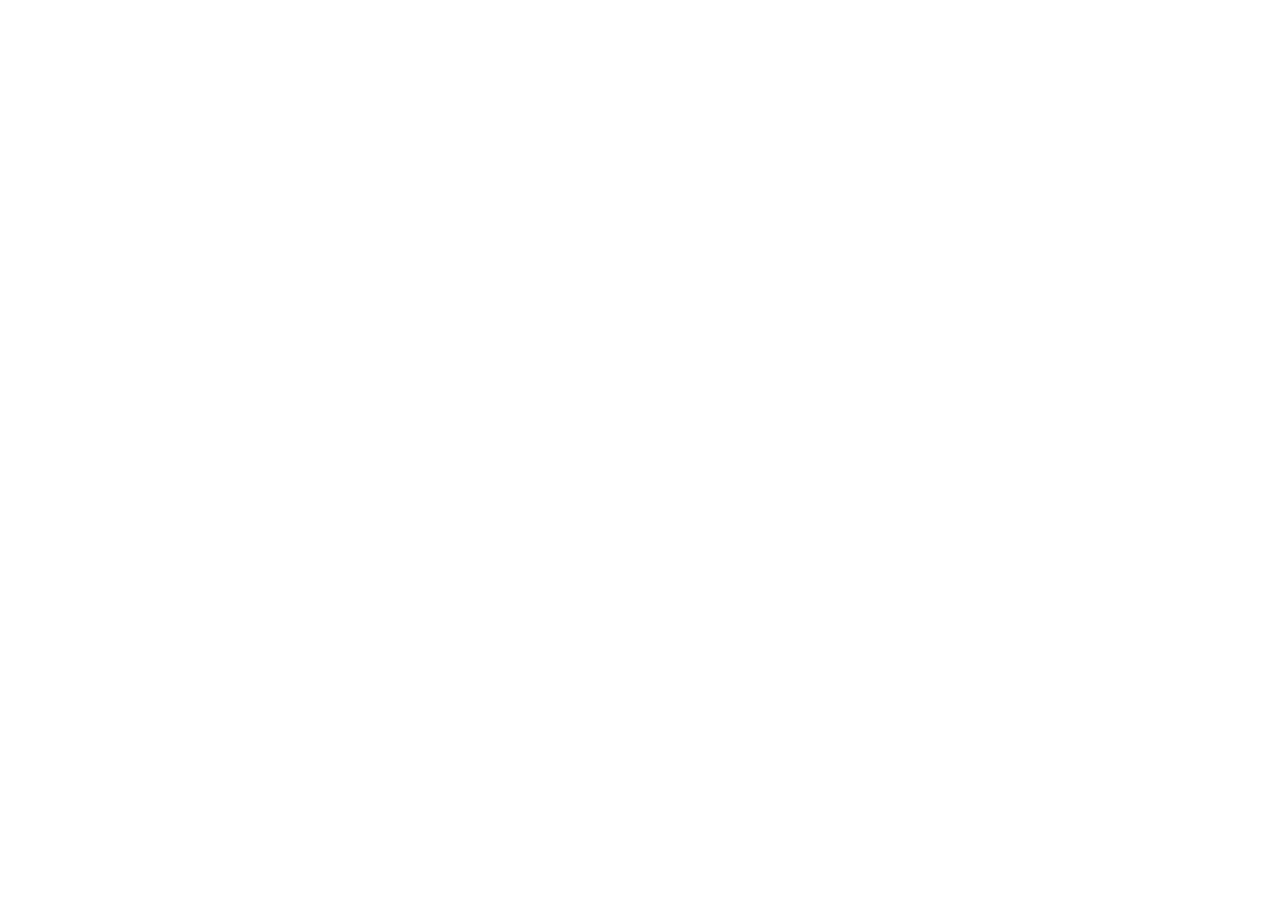
==== commit 2f01fb8c: "changes" ====
--- a/index.html
+++ b/index.html
@@ -5,13 +5,9 @@
     <link rel="icon" type="image/svg+xml" href="/vite.svg" />
     <meta name="viewport" content="width=device-width, initial-scale=1.0" />
     <title>Ananya Saxena - Portfolio</title>
-    <link rel="preconnect" href="https://fonts.googleapis.com">
-    <link rel="preconnect" href="https://fonts.gstatic.com" crossorigin>
-    <link href="https://fonts.googleapis.com/css2?family=Inter:wght@200;300;400;500;600;700&display=swap" rel="stylesheet">
-    <script type="module" crossorigin src="/assets/index-c_2uTKbR.js"></script>
-    <link rel="stylesheet" crossorigin href="/assets/index-DlL13Q88.css">
   </head>
   <body>
     <div id="root"></div>
+    <script type="module" src="/src/main.tsx"></script>
   </body>
 </html>
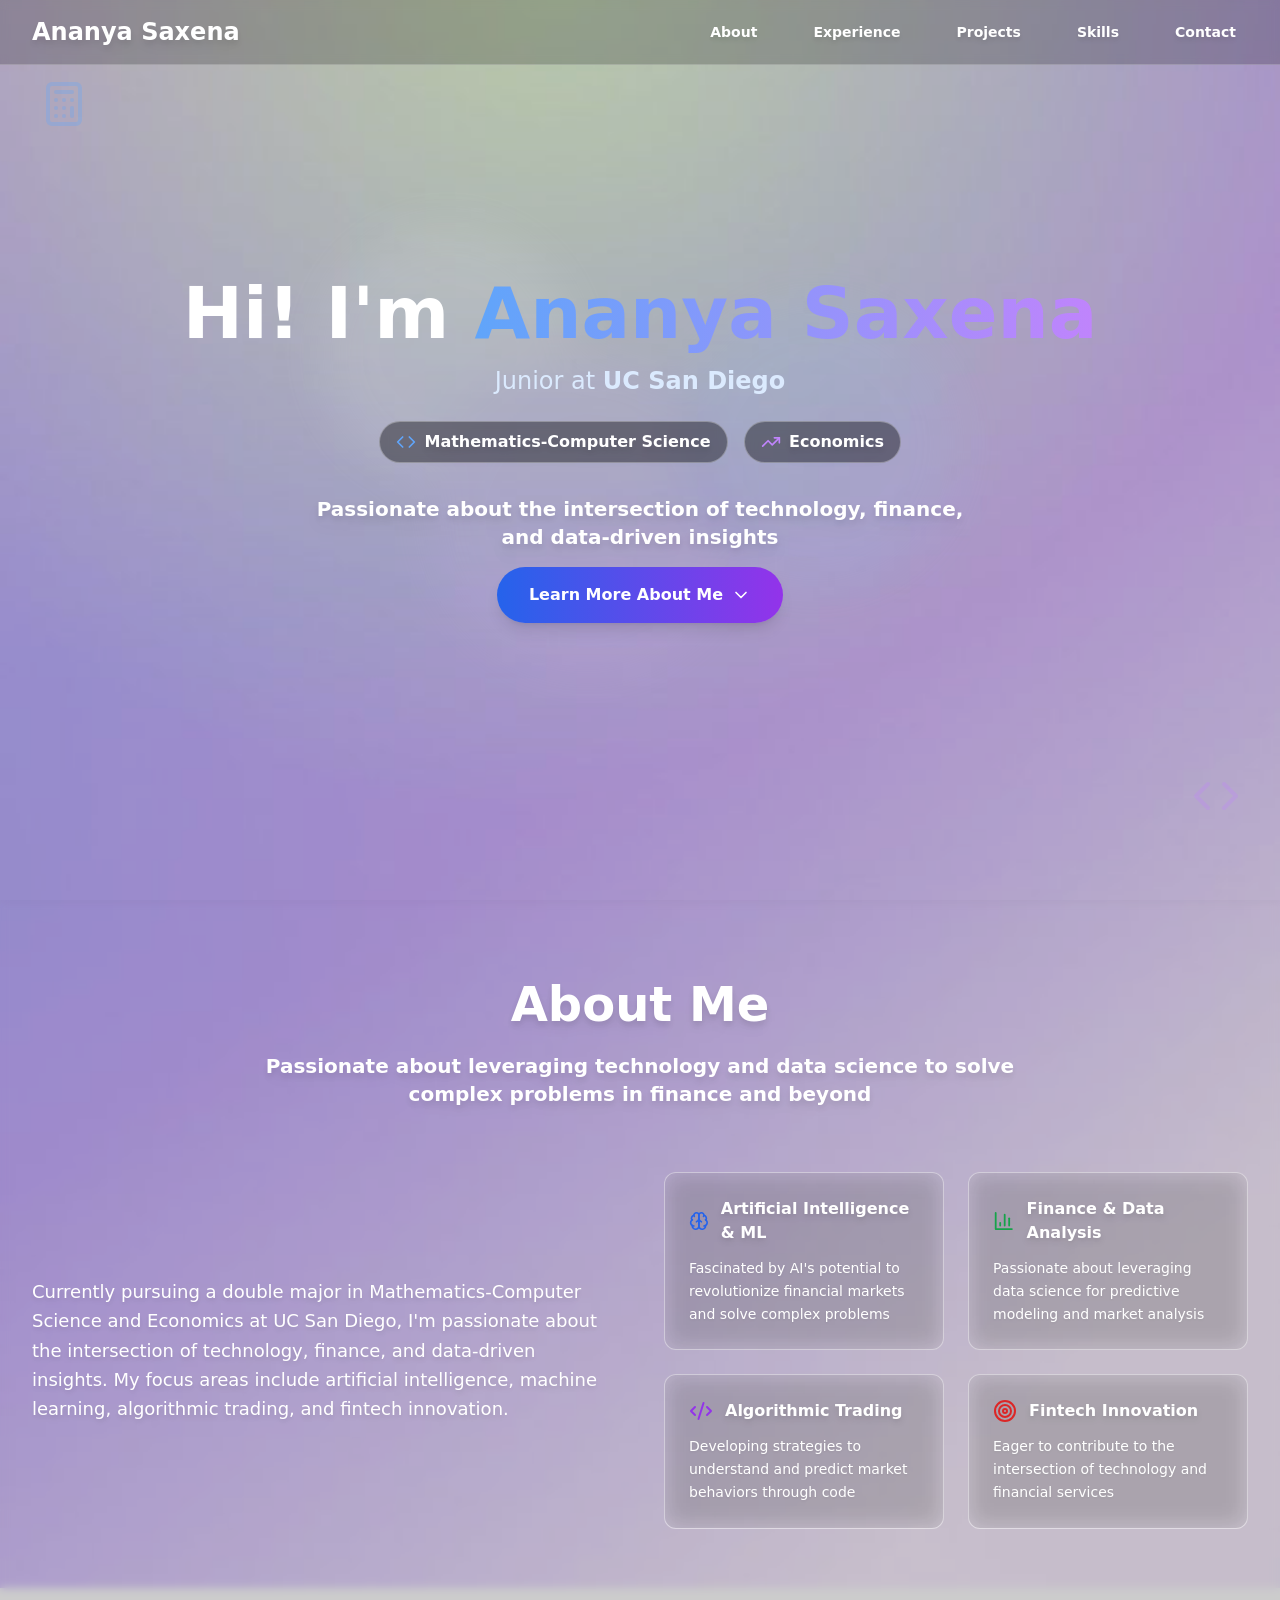
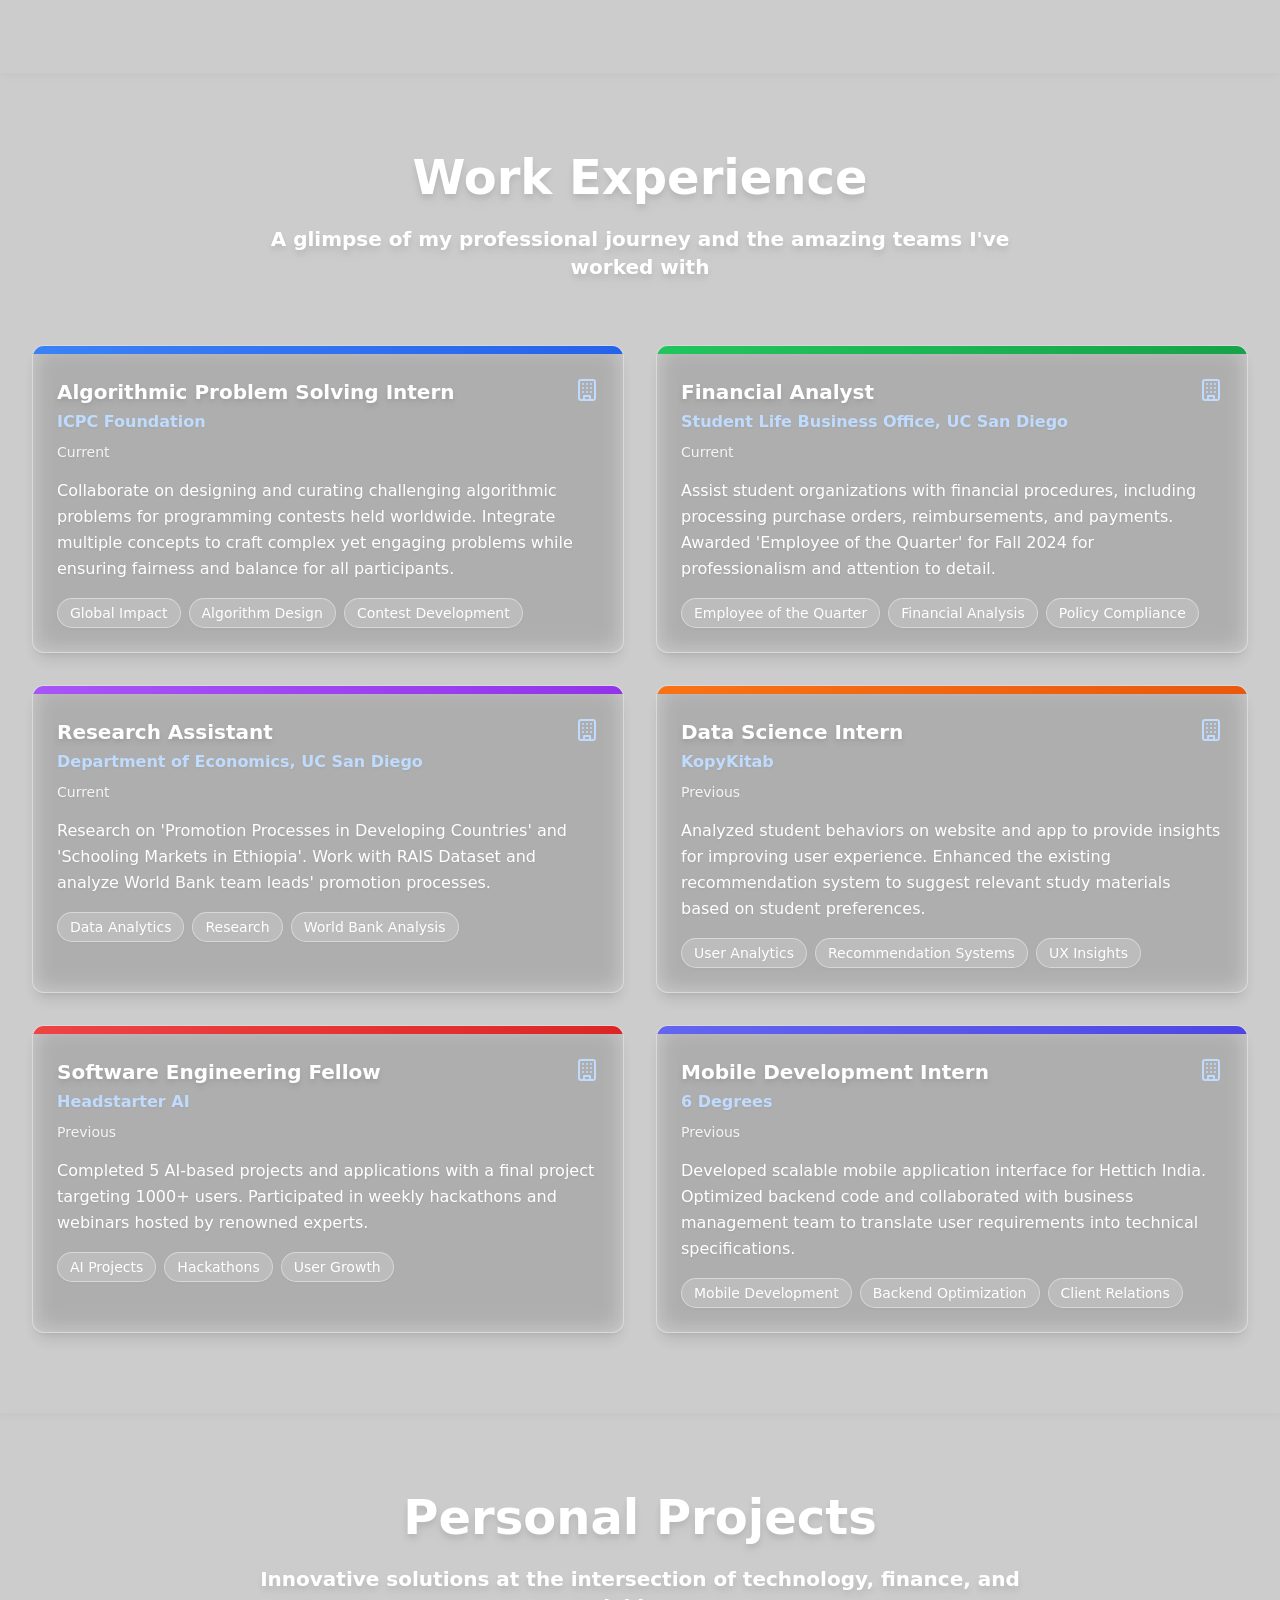
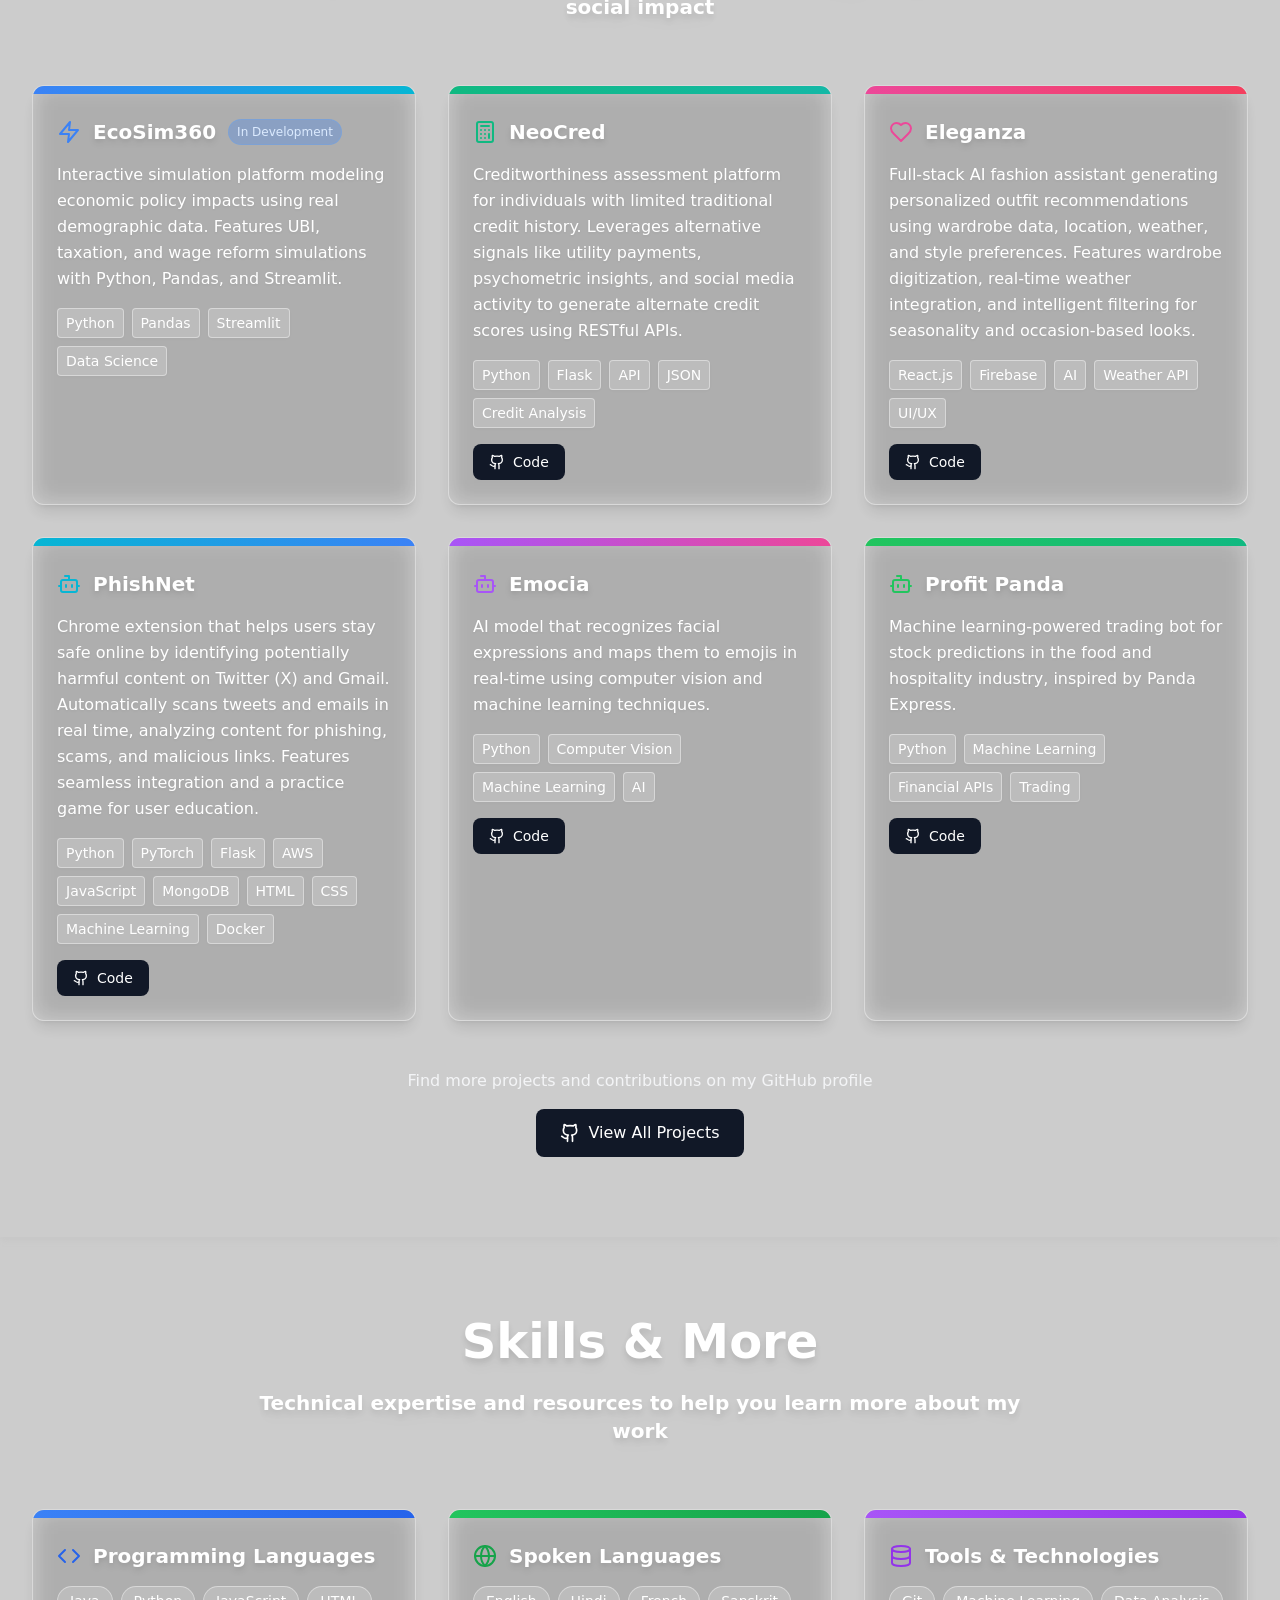
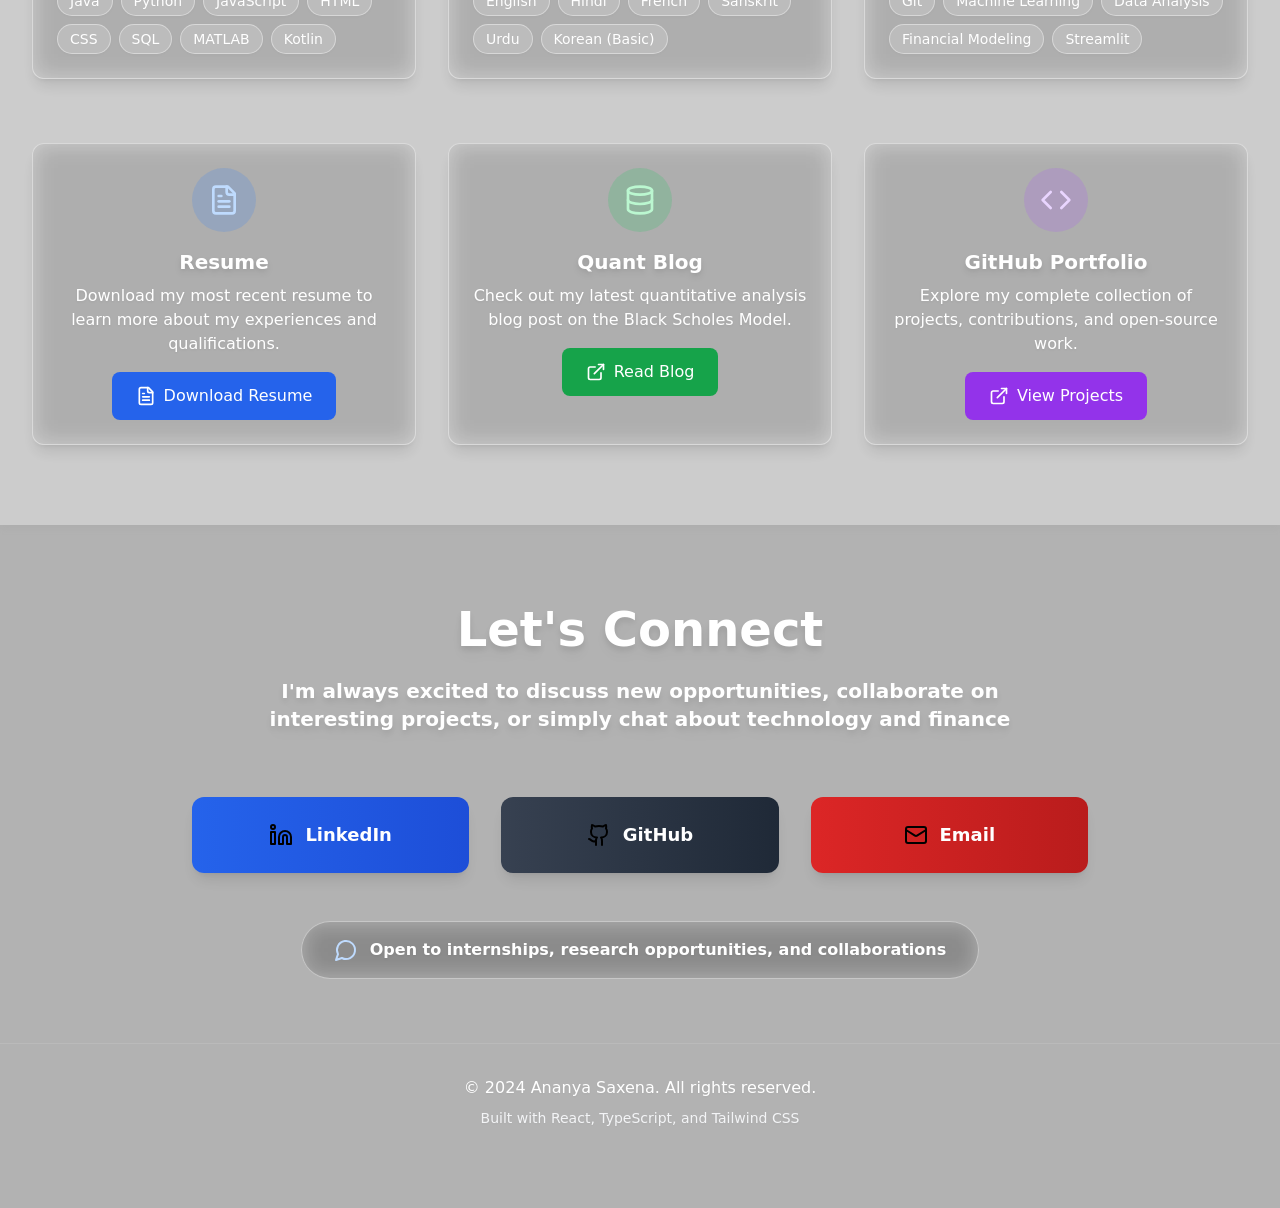
==== commit 7e69ecd0: "Updates" ====
--- a/index.html
+++ b/index.html
@@ -5,9 +5,10 @@
     <link rel="icon" type="image/svg+xml" href="/vite.svg" />
     <meta name="viewport" content="width=device-width, initial-scale=1.0" />
     <title>Ananya Saxena - Portfolio</title>
+    <script type="module" crossorigin src="/assets/index-BkRyYX4_.js"></script>
+    <link rel="stylesheet" crossorigin href="/assets/index-BltATHz_.css">
   </head>
   <body>
     <div id="root"></div>
-    <script type="module" src="/src/main.tsx"></script>
   </body>
 </html>
--- a/assets/index-BltATHz_.css
+++ b/assets/index-BltATHz_.css
@@ -0,0 +1 @@
+*,:before,:after{--tw-border-spacing-x: 0;--tw-border-spacing-y: 0;--tw-translate-x: 0;--tw-translate-y: 0;--tw-rotate: 0;--tw-skew-x: 0;--tw-skew-y: 0;--tw-scale-x: 1;--tw-scale-y: 1;--tw-pan-x: ;--tw-pan-y: ;--tw-pinch-zoom: ;--tw-scroll-snap-strictness: proximity;--tw-gradient-from-position: ;--tw-gradient-via-position: ;--tw-gradient-to-position: ;--tw-ordinal: ;--tw-slashed-zero: ;--tw-numeric-figure: ;--tw-numeric-spacing: ;--tw-numeric-fraction: ;--tw-ring-inset: ;--tw-ring-offset-width: 0px;--tw-ring-offset-color: #fff;--tw-ring-color: rgb(59 130 246 / .5);--tw-ring-offset-shadow: 0 0 #0000;--tw-ring-shadow: 0 0 #0000;--tw-shadow: 0 0 #0000;--tw-shadow-colored: 0 0 #0000;--tw-blur: ;--tw-brightness: ;--tw-contrast: ;--tw-grayscale: ;--tw-hue-rotate: ;--tw-invert: ;--tw-saturate: ;--tw-sepia: ;--tw-drop-shadow: ;--tw-backdrop-blur: ;--tw-backdrop-brightness: ;--tw-backdrop-contrast: ;--tw-backdrop-grayscale: ;--tw-backdrop-hue-rotate: ;--tw-backdrop-invert: ;--tw-backdrop-opacity: ;--tw-backdrop-saturate: ;--tw-backdrop-sepia: ;--tw-contain-size: ;--tw-contain-layout: ;--tw-contain-paint: ;--tw-contain-style: }::backdrop{--tw-border-spacing-x: 0;--tw-border-spacing-y: 0;--tw-translate-x: 0;--tw-translate-y: 0;--tw-rotate: 0;--tw-skew-x: 0;--tw-skew-y: 0;--tw-scale-x: 1;--tw-scale-y: 1;--tw-pan-x: ;--tw-pan-y: ;--tw-pinch-zoom: ;--tw-scroll-snap-strictness: proximity;--tw-gradient-from-position: ;--tw-gradient-via-position: ;--tw-gradient-to-position: ;--tw-ordinal: ;--tw-slashed-zero: ;--tw-numeric-figure: ;--tw-numeric-spacing: ;--tw-numeric-fraction: ;--tw-ring-inset: ;--tw-ring-offset-width: 0px;--tw-ring-offset-color: #fff;--tw-ring-color: rgb(59 130 246 / .5);--tw-ring-offset-shadow: 0 0 #0000;--tw-ring-shadow: 0 0 #0000;--tw-shadow: 0 0 #0000;--tw-shadow-colored: 0 0 #0000;--tw-blur: ;--tw-brightness: ;--tw-contrast: ;--tw-grayscale: ;--tw-hue-rotate: ;--tw-invert: ;--tw-saturate: ;--tw-sepia: ;--tw-drop-shadow: ;--tw-backdrop-blur: ;--tw-backdrop-brightness: ;--tw-backdrop-contrast: ;--tw-backdrop-grayscale: ;--tw-backdrop-hue-rotate: ;--tw-backdrop-invert: ;--tw-backdrop-opacity: ;--tw-backdrop-saturate: ;--tw-backdrop-sepia: ;--tw-contain-size: ;--tw-contain-layout: ;--tw-contain-paint: ;--tw-contain-style: }*,:before,:after{box-sizing:border-box;border-width:0;border-style:solid;border-color:#e5e7eb}:before,:after{--tw-content: ""}html,:host{line-height:1.5;-webkit-text-size-adjust:100%;-moz-tab-size:4;-o-tab-size:4;tab-size:4;font-family:ui-sans-serif,system-ui,sans-serif,"Apple Color Emoji","Segoe UI Emoji",Segoe UI Symbol,"Noto Color Emoji";font-feature-settings:normal;font-variation-settings:normal;-webkit-tap-highlight-color:transparent}body{margin:0;line-height:inherit}hr{height:0;color:inherit;border-top-width:1px}abbr:where([title]){-webkit-text-decoration:underline dotted;text-decoration:underline dotted}h1,h2,h3,h4,h5,h6{font-size:inherit;font-weight:inherit}a{color:inherit;text-decoration:inherit}b,strong{font-weight:bolder}code,kbd,samp,pre{font-family:ui-monospace,SFMono-Regular,Menlo,Monaco,Consolas,Liberation Mono,Courier New,monospace;font-feature-settings:normal;font-variation-settings:normal;font-size:1em}small{font-size:80%}sub,sup{font-size:75%;line-height:0;position:relative;vertical-align:baseline}sub{bottom:-.25em}sup{top:-.5em}table{text-indent:0;border-color:inherit;border-collapse:collapse}button,input,optgroup,select,textarea{font-family:inherit;font-feature-settings:inherit;font-variation-settings:inherit;font-size:100%;font-weight:inherit;line-height:inherit;letter-spacing:inherit;color:inherit;margin:0;padding:0}button,select{text-transform:none}button,input:where([type=button]),input:where([type=reset]),input:where([type=submit]){-webkit-appearance:button;background-color:transparent;background-image:none}:-moz-focusring{outline:auto}:-moz-ui-invalid{box-shadow:none}progress{vertical-align:baseline}::-webkit-inner-spin-button,::-webkit-outer-spin-button{height:auto}[type=search]{-webkit-appearance:textfield;outline-offset:-2px}::-webkit-search-decoration{-webkit-appearance:none}::-webkit-file-upload-button{-webkit-appearance:button;font:inherit}summary{display:list-item}blockquote,dl,dd,h1,h2,h3,h4,h5,h6,hr,figure,p,pre{margin:0}fieldset{margin:0;padding:0}legend{padding:0}ol,ul,menu{list-style:none;margin:0;padding:0}dialog{padding:0}textarea{resize:vertical}input::-moz-placeholder,textarea::-moz-placeholder{opacity:1;color:#9ca3af}input::placeholder,textarea::placeholder{opacity:1;color:#9ca3af}button,[role=button]{cursor:pointer}:disabled{cursor:default}img,svg,video,canvas,audio,iframe,embed,object{display:block;vertical-align:middle}img,video{max-width:100%;height:auto}[hidden]:where(:not([hidden=until-found])){display:none}html{scroll-behavior:smooth}.fixed{position:fixed}.absolute{position:absolute}.relative{position:relative}.inset-0{top:0;right:0;bottom:0;left:0}.bottom-1\/4{bottom:25%}.bottom-20{bottom:5rem}.left-0{left:0}.left-1\/3{left:33.333333%}.left-1\/4{left:25%}.left-10{left:2.5rem}.right-0{right:0}.right-1\/4{right:25%}.right-10{right:2.5rem}.top-0{top:0}.top-1\/3{top:33.333333%}.top-1\/4{top:25%}.top-20{top:5rem}.z-10{z-index:10}.z-50{z-index:50}.mx-auto{margin-left:auto;margin-right:auto}.mb-1{margin-bottom:.25rem}.mb-12{margin-bottom:3rem}.mb-16{margin-bottom:4rem}.mb-2{margin-bottom:.5rem}.mb-3{margin-bottom:.75rem}.mb-4{margin-bottom:1rem}.mb-6{margin-bottom:1.5rem}.mb-8{margin-bottom:2rem}.ml-10{margin-left:2.5rem}.mt-12{margin-top:3rem}.mt-16{margin-top:4rem}.block{display:block}.flex{display:flex}.inline-flex{display:inline-flex}.grid{display:grid}.hidden{display:none}.h-16{height:4rem}.h-2{height:.5rem}.h-64{height:16rem}.h-72{height:18rem}.h-80{height:20rem}.min-h-screen{min-height:100vh}.w-16{width:4rem}.w-64{width:16rem}.w-72{width:18rem}.w-80{width:20rem}.w-full{width:100%}.max-w-2xl{max-width:42rem}.max-w-3xl{max-width:48rem}.max-w-4xl{max-width:56rem}.max-w-7xl{max-width:80rem}.flex-shrink-0{flex-shrink:0}.transform{transform:translate(var(--tw-translate-x),var(--tw-translate-y)) rotate(var(--tw-rotate)) skew(var(--tw-skew-x)) skewY(var(--tw-skew-y)) scaleX(var(--tw-scale-x)) scaleY(var(--tw-scale-y))}@keyframes bounce{0%,to{transform:translateY(-25%);animation-timing-function:cubic-bezier(.8,0,1,1)}50%{transform:none;animation-timing-function:cubic-bezier(0,0,.2,1)}}.animate-bounce{animation:bounce 1s infinite}@keyframes pulse{50%{opacity:.5}}.animate-pulse{animation:pulse 2s cubic-bezier(.4,0,.6,1) infinite}.grid-cols-1{grid-template-columns:repeat(1,minmax(0,1fr))}.flex-wrap{flex-wrap:wrap}.items-start{align-items:flex-start}.items-center{align-items:center}.items-baseline{align-items:baseline}.justify-center{justify-content:center}.justify-between{justify-content:space-between}.gap-12{gap:3rem}.gap-2{gap:.5rem}.gap-3{gap:.75rem}.gap-4{gap:1rem}.gap-6{gap:1.5rem}.gap-8{gap:2rem}.space-x-8>:not([hidden])~:not([hidden]){--tw-space-x-reverse: 0;margin-right:calc(2rem * var(--tw-space-x-reverse));margin-left:calc(2rem * calc(1 - var(--tw-space-x-reverse)))}.space-y-1>:not([hidden])~:not([hidden]){--tw-space-y-reverse: 0;margin-top:calc(.25rem * calc(1 - var(--tw-space-y-reverse)));margin-bottom:calc(.25rem * var(--tw-space-y-reverse))}.space-y-4>:not([hidden])~:not([hidden]){--tw-space-y-reverse: 0;margin-top:calc(1rem * calc(1 - var(--tw-space-y-reverse)));margin-bottom:calc(1rem * var(--tw-space-y-reverse))}.space-y-6>:not([hidden])~:not([hidden]){--tw-space-y-reverse: 0;margin-top:calc(1.5rem * calc(1 - var(--tw-space-y-reverse)));margin-bottom:calc(1.5rem * var(--tw-space-y-reverse))}.overflow-hidden{overflow:hidden}.rounded{border-radius:.25rem}.rounded-full{border-radius:9999px}.rounded-lg{border-radius:.5rem}.rounded-md{border-radius:.375rem}.rounded-xl{border-radius:.75rem}.border{border-width:1px}.border-b{border-bottom-width:1px}.border-t{border-top-width:1px}.border-blue-400\/30{border-color:#60a5fa4d}.border-white\/10{border-color:#ffffff1a}.border-white\/20{border-color:#fff3}.border-white\/30{border-color:#ffffff4d}.border-white\/40{border-color:#fff6}.bg-black\/20{background-color:#0003}.bg-black\/30{background-color:#0000004d}.bg-black\/40{background-color:#0006}.bg-blue-300{--tw-bg-opacity: 1;background-color:rgb(147 197 253 / var(--tw-bg-opacity, 1))}.bg-blue-500\/20{background-color:#3b82f633}.bg-blue-500\/30{background-color:#3b82f64d}.bg-blue-600{--tw-bg-opacity: 1;background-color:rgb(37 99 235 / var(--tw-bg-opacity, 1))}.bg-gray-900{--tw-bg-opacity: 1;background-color:rgb(17 24 39 / var(--tw-bg-opacity, 1))}.bg-green-500\/20{background-color:#22c55e33}.bg-green-600{--tw-bg-opacity: 1;background-color:rgb(22 163 74 / var(--tw-bg-opacity, 1))}.bg-purple-300{--tw-bg-opacity: 1;background-color:rgb(216 180 254 / var(--tw-bg-opacity, 1))}.bg-purple-500\/20{background-color:#a855f733}.bg-purple-600{--tw-bg-opacity: 1;background-color:rgb(147 51 234 / var(--tw-bg-opacity, 1))}.bg-white{--tw-bg-opacity: 1;background-color:rgb(255 255 255 / var(--tw-bg-opacity, 1))}.bg-white\/10{background-color:#ffffff1a}.bg-white\/20{background-color:#fff3}.bg-gradient-to-r{background-image:linear-gradient(to right,var(--tw-gradient-stops))}.from-blue-400{--tw-gradient-from: #60a5fa var(--tw-gradient-from-position);--tw-gradient-to: rgb(96 165 250 / 0) var(--tw-gradient-to-position);--tw-gradient-stops: var(--tw-gradient-from), var(--tw-gradient-to)}.from-blue-500{--tw-gradient-from: #3b82f6 var(--tw-gradient-from-position);--tw-gradient-to: rgb(59 130 246 / 0) var(--tw-gradient-to-position);--tw-gradient-stops: var(--tw-gradient-from), var(--tw-gradient-to)}.from-blue-600{--tw-gradient-from: #2563eb var(--tw-gradient-from-position);--tw-gradient-to: rgb(37 99 235 / 0) var(--tw-gradient-to-position);--tw-gradient-stops: var(--tw-gradient-from), var(--tw-gradient-to)}.from-cyan-500{--tw-gradient-from: #06b6d4 var(--tw-gradient-from-position);--tw-gradient-to: rgb(6 182 212 / 0) var(--tw-gradient-to-position);--tw-gradient-stops: var(--tw-gradient-from), var(--tw-gradient-to)}.from-emerald-500{--tw-gradient-from: #10b981 var(--tw-gradient-from-position);--tw-gradient-to: rgb(16 185 129 / 0) var(--tw-gradient-to-position);--tw-gradient-stops: var(--tw-gradient-from), var(--tw-gradient-to)}.from-gray-700{--tw-gradient-from: #374151 var(--tw-gradient-from-position);--tw-gradient-to: rgb(55 65 81 / 0) var(--tw-gradient-to-position);--tw-gradient-stops: var(--tw-gradient-from), var(--tw-gradient-to)}.from-green-500{--tw-gradient-from: #22c55e var(--tw-gradient-from-position);--tw-gradient-to: rgb(34 197 94 / 0) var(--tw-gradient-to-position);--tw-gradient-stops: var(--tw-gradient-from), var(--tw-gradient-to)}.from-indigo-500{--tw-gradient-from: #6366f1 var(--tw-gradient-from-position);--tw-gradient-to: rgb(99 102 241 / 0) var(--tw-gradient-to-position);--tw-gradient-stops: var(--tw-gradient-from), var(--tw-gradient-to)}.from-orange-500{--tw-gradient-from: #f97316 var(--tw-gradient-from-position);--tw-gradient-to: rgb(249 115 22 / 0) var(--tw-gradient-to-position);--tw-gradient-stops: var(--tw-gradient-from), var(--tw-gradient-to)}.from-pink-500{--tw-gradient-from: #ec4899 var(--tw-gradient-from-position);--tw-gradient-to: rgb(236 72 153 / 0) var(--tw-gradient-to-position);--tw-gradient-stops: var(--tw-gradient-from), var(--tw-gradient-to)}.from-purple-500{--tw-gradient-from: #a855f7 var(--tw-gradient-from-position);--tw-gradient-to: rgb(168 85 247 / 0) var(--tw-gradient-to-position);--tw-gradient-stops: var(--tw-gradient-from), var(--tw-gradient-to)}.from-red-500{--tw-gradient-from: #ef4444 var(--tw-gradient-from-position);--tw-gradient-to: rgb(239 68 68 / 0) var(--tw-gradient-to-position);--tw-gradient-stops: var(--tw-gradient-from), var(--tw-gradient-to)}.from-red-600{--tw-gradient-from: #dc2626 var(--tw-gradient-from-position);--tw-gradient-to: rgb(220 38 38 / 0) var(--tw-gradient-to-position);--tw-gradient-stops: var(--tw-gradient-from), var(--tw-gradient-to)}.to-blue-500{--tw-gradient-to: #3b82f6 var(--tw-gradient-to-position)}.to-blue-600{--tw-gradient-to: #2563eb var(--tw-gradient-to-position)}.to-blue-700{--tw-gradient-to: #1d4ed8 var(--tw-gradient-to-position)}.to-cyan-500{--tw-gradient-to: #06b6d4 var(--tw-gradient-to-position)}.to-emerald-500{--tw-gradient-to: #10b981 var(--tw-gradient-to-position)}.to-gray-800{--tw-gradient-to: #1f2937 var(--tw-gradient-to-position)}.to-green-600{--tw-gradient-to: #16a34a var(--tw-gradient-to-position)}.to-indigo-600{--tw-gradient-to: #4f46e5 var(--tw-gradient-to-position)}.to-orange-600{--tw-gradient-to: #ea580c var(--tw-gradient-to-position)}.to-pink-500{--tw-gradient-to: #ec4899 var(--tw-gradient-to-position)}.to-purple-400{--tw-gradient-to: #c084fc var(--tw-gradient-to-position)}.to-purple-600{--tw-gradient-to: #9333ea var(--tw-gradient-to-position)}.to-red-600{--tw-gradient-to: #dc2626 var(--tw-gradient-to-position)}.to-red-700{--tw-gradient-to: #b91c1c var(--tw-gradient-to-position)}.to-rose-500{--tw-gradient-to: #f43f5e var(--tw-gradient-to-position)}.to-teal-500{--tw-gradient-to: #14b8a6 var(--tw-gradient-to-position)}.bg-cover{background-size:cover}.bg-fixed{background-attachment:fixed}.bg-clip-text{-webkit-background-clip:text;background-clip:text}.bg-center{background-position:center}.bg-no-repeat{background-repeat:no-repeat}.p-2{padding:.5rem}.p-6{padding:1.5rem}.px-2{padding-left:.5rem;padding-right:.5rem}.px-3{padding-left:.75rem;padding-right:.75rem}.px-4{padding-left:1rem;padding-right:1rem}.px-6{padding-left:1.5rem;padding-right:1.5rem}.px-8{padding-left:2rem;padding-right:2rem}.py-1{padding-top:.25rem;padding-bottom:.25rem}.py-2{padding-top:.5rem;padding-bottom:.5rem}.py-20{padding-top:5rem;padding-bottom:5rem}.py-3{padding-top:.75rem;padding-bottom:.75rem}.py-4{padding-top:1rem;padding-bottom:1rem}.pb-3{padding-bottom:.75rem}.pt-2{padding-top:.5rem}.pt-8{padding-top:2rem}.text-left{text-align:left}.text-center{text-align:center}.text-2xl{font-size:1.5rem;line-height:2rem}.text-4xl{font-size:2.25rem;line-height:2.5rem}.text-5xl{font-size:3rem;line-height:1}.text-base{font-size:1rem;line-height:1.5rem}.text-lg{font-size:1.125rem;line-height:1.75rem}.text-sm{font-size:.875rem;line-height:1.25rem}.text-xl{font-size:1.25rem;line-height:1.75rem}.text-xs{font-size:.75rem;line-height:1rem}.font-bold{font-weight:700}.font-medium{font-weight:500}.font-semibold{font-weight:600}.leading-relaxed{line-height:1.625}.text-blue-100{--tw-text-opacity: 1;color:rgb(219 234 254 / var(--tw-text-opacity, 1))}.text-blue-200{--tw-text-opacity: 1;color:rgb(191 219 254 / var(--tw-text-opacity, 1))}.text-blue-400{--tw-text-opacity: 1;color:rgb(96 165 250 / var(--tw-text-opacity, 1))}.text-blue-400\/30{color:#60a5fa4d}.text-blue-500{--tw-text-opacity: 1;color:rgb(59 130 246 / var(--tw-text-opacity, 1))}.text-blue-600{--tw-text-opacity: 1;color:rgb(37 99 235 / var(--tw-text-opacity, 1))}.text-cyan-500{--tw-text-opacity: 1;color:rgb(6 182 212 / var(--tw-text-opacity, 1))}.text-emerald-500{--tw-text-opacity: 1;color:rgb(16 185 129 / var(--tw-text-opacity, 1))}.text-gray-100{--tw-text-opacity: 1;color:rgb(243 244 246 / var(--tw-text-opacity, 1))}.text-green-200{--tw-text-opacity: 1;color:rgb(187 247 208 / var(--tw-text-opacity, 1))}.text-green-500{--tw-text-opacity: 1;color:rgb(34 197 94 / var(--tw-text-opacity, 1))}.text-green-600{--tw-text-opacity: 1;color:rgb(22 163 74 / var(--tw-text-opacity, 1))}.text-pink-500{--tw-text-opacity: 1;color:rgb(236 72 153 / var(--tw-text-opacity, 1))}.text-purple-200{--tw-text-opacity: 1;color:rgb(233 213 255 / var(--tw-text-opacity, 1))}.text-purple-400{--tw-text-opacity: 1;color:rgb(192 132 252 / var(--tw-text-opacity, 1))}.text-purple-400\/30{color:#c084fc4d}.text-purple-500{--tw-text-opacity: 1;color:rgb(168 85 247 / var(--tw-text-opacity, 1))}.text-purple-600{--tw-text-opacity: 1;color:rgb(147 51 234 / var(--tw-text-opacity, 1))}.text-red-600{--tw-text-opacity: 1;color:rgb(220 38 38 / var(--tw-text-opacity, 1))}.text-transparent{color:transparent}.text-white{--tw-text-opacity: 1;color:rgb(255 255 255 / var(--tw-text-opacity, 1))}.opacity-10{opacity:.1}.mix-blend-multiply{mix-blend-mode:multiply}.shadow-lg{--tw-shadow: 0 10px 15px -3px rgb(0 0 0 / .1), 0 4px 6px -4px rgb(0 0 0 / .1);--tw-shadow-colored: 0 10px 15px -3px var(--tw-shadow-color), 0 4px 6px -4px var(--tw-shadow-color);box-shadow:var(--tw-ring-offset-shadow, 0 0 #0000),var(--tw-ring-shadow, 0 0 #0000),var(--tw-shadow)}.blur-xl{--tw-blur: blur(24px);filter:var(--tw-blur) var(--tw-brightness) var(--tw-contrast) var(--tw-grayscale) var(--tw-hue-rotate) var(--tw-invert) var(--tw-saturate) var(--tw-sepia) var(--tw-drop-shadow)}.drop-shadow-lg{--tw-drop-shadow: drop-shadow(0 10px 8px rgb(0 0 0 / .04)) drop-shadow(0 4px 3px rgb(0 0 0 / .1));filter:var(--tw-blur) var(--tw-brightness) var(--tw-contrast) var(--tw-grayscale) var(--tw-hue-rotate) var(--tw-invert) var(--tw-saturate) var(--tw-sepia) var(--tw-drop-shadow)}.drop-shadow-md{--tw-drop-shadow: drop-shadow(0 4px 3px rgb(0 0 0 / .07)) drop-shadow(0 2px 2px rgb(0 0 0 / .06));filter:var(--tw-blur) var(--tw-brightness) var(--tw-contrast) var(--tw-grayscale) var(--tw-hue-rotate) var(--tw-invert) var(--tw-saturate) var(--tw-sepia) var(--tw-drop-shadow)}.drop-shadow-sm{--tw-drop-shadow: drop-shadow(0 1px 1px rgb(0 0 0 / .05));filter:var(--tw-blur) var(--tw-brightness) var(--tw-contrast) var(--tw-grayscale) var(--tw-hue-rotate) var(--tw-invert) var(--tw-saturate) var(--tw-sepia) var(--tw-drop-shadow)}.filter{filter:var(--tw-blur) var(--tw-brightness) var(--tw-contrast) var(--tw-grayscale) var(--tw-hue-rotate) var(--tw-invert) var(--tw-saturate) var(--tw-sepia) var(--tw-drop-shadow)}.backdrop-blur-md{--tw-backdrop-blur: blur(12px);-webkit-backdrop-filter:var(--tw-backdrop-blur) var(--tw-backdrop-brightness) var(--tw-backdrop-contrast) var(--tw-backdrop-grayscale) var(--tw-backdrop-hue-rotate) var(--tw-backdrop-invert) var(--tw-backdrop-opacity) var(--tw-backdrop-saturate) var(--tw-backdrop-sepia);backdrop-filter:var(--tw-backdrop-blur) var(--tw-backdrop-brightness) var(--tw-backdrop-contrast) var(--tw-backdrop-grayscale) var(--tw-backdrop-hue-rotate) var(--tw-backdrop-invert) var(--tw-backdrop-opacity) var(--tw-backdrop-saturate) var(--tw-backdrop-sepia)}.backdrop-blur-sm{--tw-backdrop-blur: blur(4px);-webkit-backdrop-filter:var(--tw-backdrop-blur) var(--tw-backdrop-brightness) var(--tw-backdrop-contrast) var(--tw-backdrop-grayscale) var(--tw-backdrop-hue-rotate) var(--tw-backdrop-invert) var(--tw-backdrop-opacity) var(--tw-backdrop-saturate) var(--tw-backdrop-sepia);backdrop-filter:var(--tw-backdrop-blur) var(--tw-backdrop-brightness) var(--tw-backdrop-contrast) var(--tw-backdrop-grayscale) var(--tw-backdrop-hue-rotate) var(--tw-backdrop-invert) var(--tw-backdrop-opacity) var(--tw-backdrop-saturate) var(--tw-backdrop-sepia)}.transition-all{transition-property:all;transition-timing-function:cubic-bezier(.4,0,.2,1);transition-duration:.15s}.transition-colors{transition-property:color,background-color,border-color,text-decoration-color,fill,stroke;transition-timing-function:cubic-bezier(.4,0,.2,1);transition-duration:.15s}.delay-1000{transition-delay:1s}.duration-300{transition-duration:.3s}.animate-fade-in{animation:fadeIn 1s ease-out}.animate-fade-in-delay{animation:fadeIn 1s ease-out .5s both}.animate-float{animation:float 6s ease-in-out infinite}.animate-float-delay{animation:float 6s ease-in-out infinite 2s}@keyframes fadeIn{0%{opacity:0;transform:translateY(20px)}to{opacity:1;transform:translateY(0)}}@keyframes float{0%,to{transform:translateY(0)}50%{transform:translateY(-20px)}}.hover\:-translate-y-1:hover{--tw-translate-y: -.25rem;transform:translate(var(--tw-translate-x),var(--tw-translate-y)) rotate(var(--tw-rotate)) skew(var(--tw-skew-x)) skewY(var(--tw-skew-y)) scaleX(var(--tw-scale-x)) scaleY(var(--tw-scale-y))}.hover\:-translate-y-2:hover{--tw-translate-y: -.5rem;transform:translate(var(--tw-translate-x),var(--tw-translate-y)) rotate(var(--tw-rotate)) skew(var(--tw-skew-x)) skewY(var(--tw-skew-y)) scaleX(var(--tw-scale-x)) scaleY(var(--tw-scale-y))}.hover\:scale-105:hover{--tw-scale-x: 1.05;--tw-scale-y: 1.05;transform:translate(var(--tw-translate-x),var(--tw-translate-y)) rotate(var(--tw-rotate)) skew(var(--tw-skew-x)) skewY(var(--tw-skew-y)) scaleX(var(--tw-scale-x)) scaleY(var(--tw-scale-y))}.hover\:bg-blue-700:hover{--tw-bg-opacity: 1;background-color:rgb(29 78 216 / var(--tw-bg-opacity, 1))}.hover\:bg-gray-800:hover{--tw-bg-opacity: 1;background-color:rgb(31 41 55 / var(--tw-bg-opacity, 1))}.hover\:bg-green-700:hover{--tw-bg-opacity: 1;background-color:rgb(21 128 61 / var(--tw-bg-opacity, 1))}.hover\:bg-purple-700:hover{--tw-bg-opacity: 1;background-color:rgb(126 34 206 / var(--tw-bg-opacity, 1))}.hover\:bg-white\/10:hover{background-color:#ffffff1a}.hover\:bg-white\/30:hover{background-color:#ffffff4d}.hover\:from-blue-700:hover{--tw-gradient-from: #1d4ed8 var(--tw-gradient-from-position);--tw-gradient-to: rgb(29 78 216 / 0) var(--tw-gradient-to-position);--tw-gradient-stops: var(--tw-gradient-from), var(--tw-gradient-to)}.hover\:from-gray-800:hover{--tw-gradient-from: #1f2937 var(--tw-gradient-from-position);--tw-gradient-to: rgb(31 41 55 / 0) var(--tw-gradient-to-position);--tw-gradient-stops: var(--tw-gradient-from), var(--tw-gradient-to)}.hover\:from-red-700:hover{--tw-gradient-from: #b91c1c var(--tw-gradient-from-position);--tw-gradient-to: rgb(185 28 28 / 0) var(--tw-gradient-to-position);--tw-gradient-stops: var(--tw-gradient-from), var(--tw-gradient-to)}.hover\:to-blue-800:hover{--tw-gradient-to: #1e40af var(--tw-gradient-to-position)}.hover\:to-gray-900:hover{--tw-gradient-to: #111827 var(--tw-gradient-to-position)}.hover\:to-purple-700:hover{--tw-gradient-to: #7e22ce var(--tw-gradient-to-position)}.hover\:to-red-800:hover{--tw-gradient-to: #991b1b var(--tw-gradient-to-position)}.hover\:text-blue-200:hover{--tw-text-opacity: 1;color:rgb(191 219 254 / var(--tw-text-opacity, 1))}.hover\:text-blue-300:hover{--tw-text-opacity: 1;color:rgb(147 197 253 / var(--tw-text-opacity, 1))}.hover\:shadow-lg:hover{--tw-shadow: 0 10px 15px -3px rgb(0 0 0 / .1), 0 4px 6px -4px rgb(0 0 0 / .1);--tw-shadow-colored: 0 10px 15px -3px var(--tw-shadow-color), 0 4px 6px -4px var(--tw-shadow-color);box-shadow:var(--tw-ring-offset-shadow, 0 0 #0000),var(--tw-ring-shadow, 0 0 #0000),var(--tw-shadow)}.hover\:shadow-xl:hover{--tw-shadow: 0 20px 25px -5px rgb(0 0 0 / .1), 0 8px 10px -6px rgb(0 0 0 / .1);--tw-shadow-colored: 0 20px 25px -5px var(--tw-shadow-color), 0 8px 10px -6px var(--tw-shadow-color);box-shadow:var(--tw-ring-offset-shadow, 0 0 #0000),var(--tw-ring-shadow, 0 0 #0000),var(--tw-shadow)}@media (min-width: 640px){.sm\:grid-cols-2{grid-template-columns:repeat(2,minmax(0,1fr))}.sm\:px-6{padding-left:1.5rem;padding-right:1.5rem}.sm\:text-2xl{font-size:1.5rem;line-height:2rem}.sm\:text-6xl{font-size:3.75rem;line-height:1}.sm\:text-xl{font-size:1.25rem;line-height:1.75rem}}@media (min-width: 768px){.md\:block{display:block}.md\:hidden{display:none}.md\:grid-cols-2{grid-template-columns:repeat(2,minmax(0,1fr))}.md\:grid-cols-3{grid-template-columns:repeat(3,minmax(0,1fr))}.md\:text-5xl{font-size:3rem;line-height:1}}@media (min-width: 1024px){.lg\:grid-cols-2{grid-template-columns:repeat(2,minmax(0,1fr))}.lg\:grid-cols-3{grid-template-columns:repeat(3,minmax(0,1fr))}.lg\:px-8{padding-left:2rem;padding-right:2rem}.lg\:text-7xl{font-size:4.5rem;line-height:1}}
